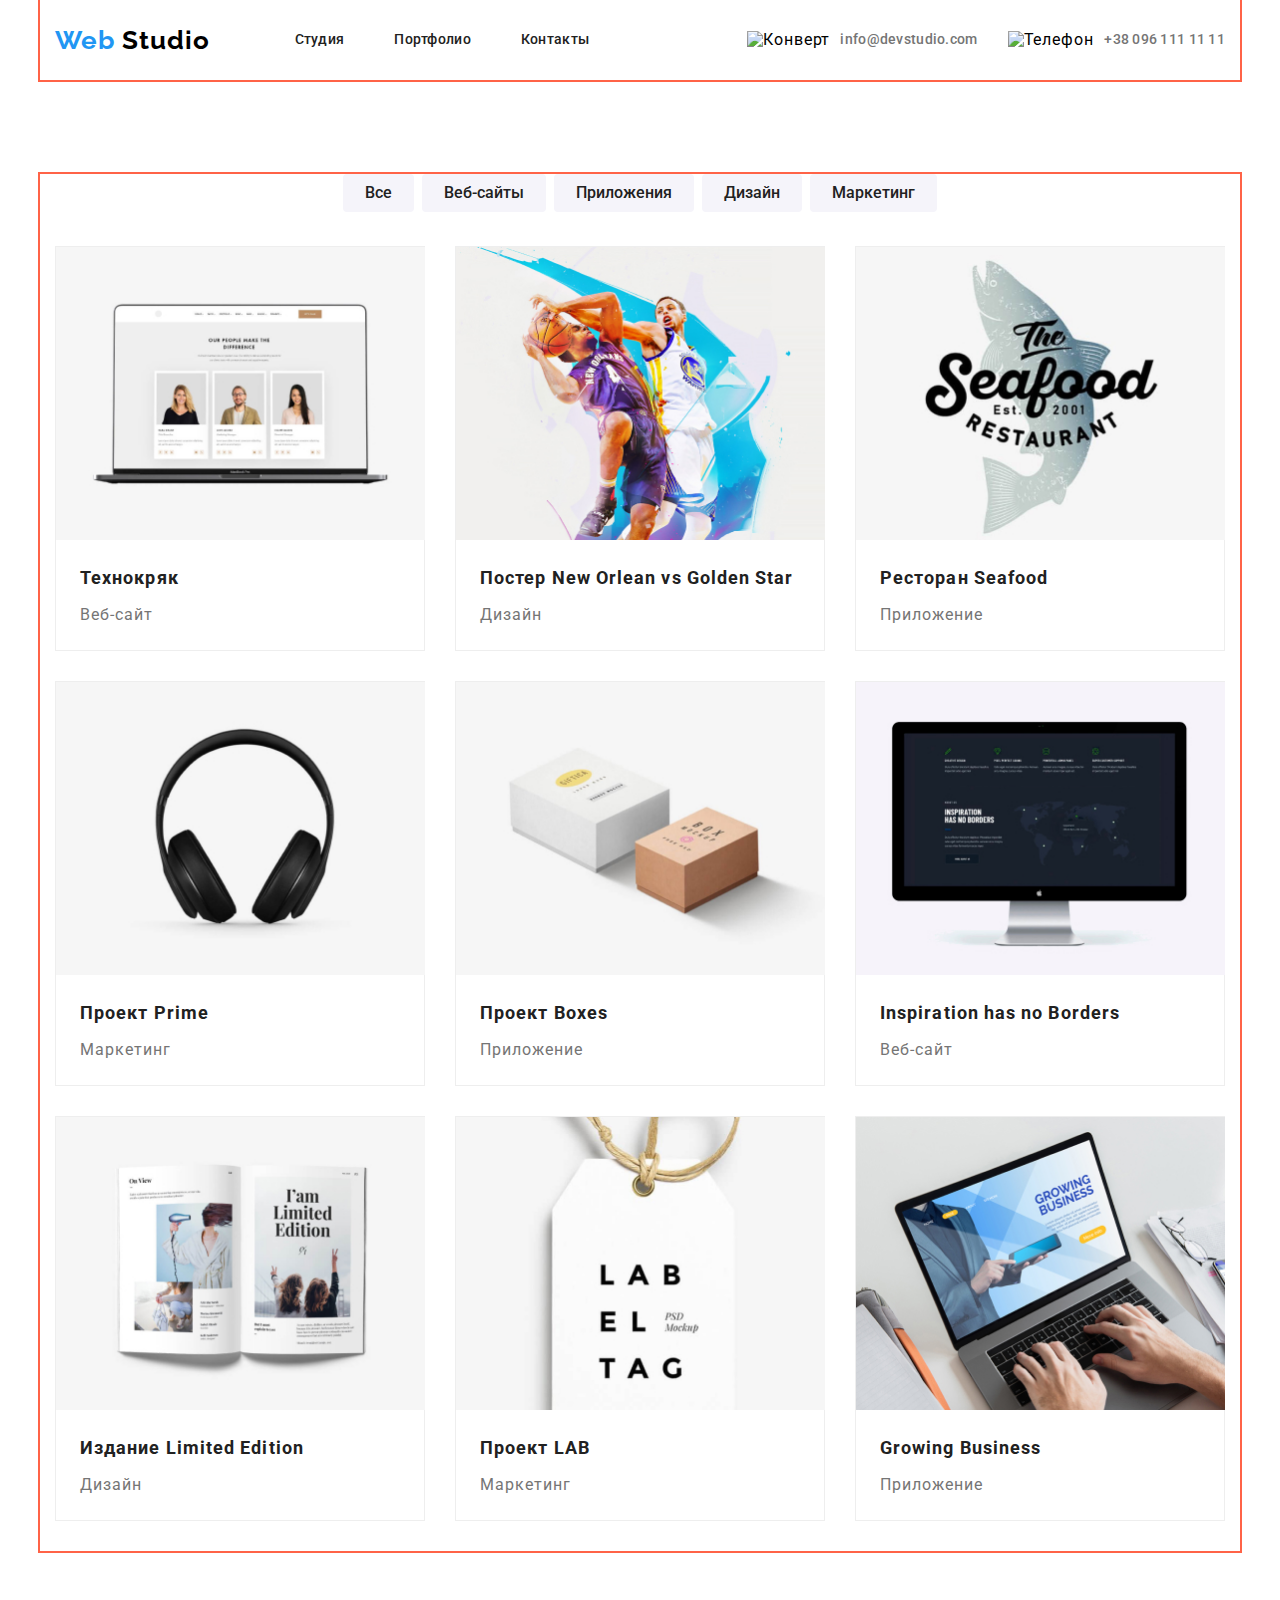
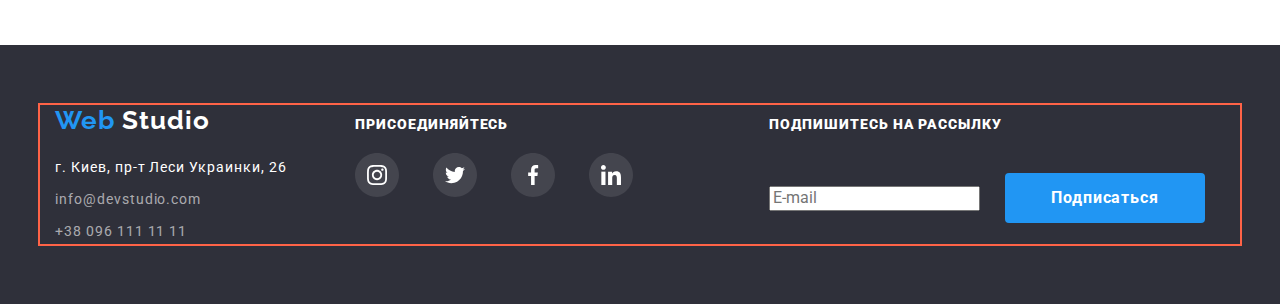
==== portfolio.html @ fbef46f6 "html-portfolio" ====
<!DOCTYPE html>
<html lang="ru">
	<head>
		<meta charset="UTF-8" />
		<meta name="viewport" content="width=device-width, initial-scale=1.0" />
		<meta http-equiv="X-UA-Compatible" content="ie=edge" />
		<title>Web Studio-Portfolio</title>
		<link rel="stylesheet" href="./css/style.css" />
		<link rel="stylesheet" href="./css/normalize.css" />
		<link
			href="https://fonts.googleapis.com/css2?family=Raleway:wght@700&family=Roboto:wght@400;500;700;900&display=swap"
			rel="stylesheet"
		/>
	</head>
	<body>
		<!----header---->
		<!-- Header -->
		<header>
			<div class="container header-flexbox">
				<nav class="header-nav">
					<a href="./index.html" lang="en" class="logo no-margin-bottom link">
						Web
						<span class="logo-header">Studio</span>
					</a>

					<ul class="site-nav list">
						<li>
							<a href="./index.html" class="link">Студия</a>
						</li>
						<li><a href="./portfolio.html" class="link current">Портфолио</a></li>
						<li><a href="#" class="link">Контакты</a></li>
					</ul>
				</nav>

				<ul class="contacts list">
					<li class="contacts-item">
						<img src="" alt="Конверт" />
						<a href="mailto:info@devstudio.com" target="_blank" rel="noopener noreferrer" class="link">
							info@devstudio.com
						</a>
					</li>
					<li class="contacts-item">
						<img src="" alt="Телефон" />
						<a href="tel:+380961111111" class="link">+38 096 111 11 11</a>
					</li>
				</ul>
			</div>
		</header>


		<!----saite nav----->
		<main>
			<section class="section">
				<div class="container">
					<h1 class="visually-hidden">Портфолио</h1>

					<!-- Filter -->
					<ul class="portfolio-filter list">
						<li><button type="button">Все</button></li>
						<li><button type="button">Веб-сайты</button></li>
						<li><button type="button">Приложения</button></li>
						<li><button type="button">Дизайн</button></li>
						<li><button type="button">Маркетинг</button></li>
					</ul>
				<!----project hero---->
				<ul class="portfolio-projects list">
					<li class="portfolio-card">
						<a href="#" target="_blank" rel="noopener noreferrer" class="link">
						<img src="./img/portfolio/notebook.jpg" alt="notebook" width="369" />
						<div class="portfolio-project-information">
							<h2>Технокряк</h2>
							<p>Веб-сайт</p>

							<!-- <p class="project-description">
							Технокряк это современная площадка распространения коронавируса. Компании используют эту платформу для
							цифрового шпионажа и атак на защищённые сервера конкурентов.
						</p> -->
						</div>
					</a>
				</li>
				<li class="portfolio-card">
					<a href="#" target="_blank" rel="noopener noreferrer" class="link">
						<img src="./img/portfolio/poster.jpg" alt="poster" width="369" />
						<div class="portfolio-project-information">
							<h2>Постер New Orlean vs Golden Star</h2>
							<p>Дизайн</p>
							<!-- <p class="project-description">
							Lorem ipsum dolor sit amet consectetur adipisicing elit. Reiciendis praesentium, culpa expedita et
							dolorem animi? Impedit laboriosam dolor dignissimos numquam id! Quae ut dolorum nam earum doloremque
							pariatur voluptas consectetur.
						</p> -->
						</div>
					</a>
				</li>
				<li class="portfolio-card">
					<a href="#" target="_blank" rel="noopener noreferrer" class="link">
						<img src="./img/portfolio/seafood.jpg" alt="seafood" width="369" />
						<div class="portfolio-project-information">
							<h2>
								Ресторан
								<span lang="en">Seafood</span>
							</h2>
							<p>Приложение</p>
							<!-- <p class="project-description">
							Lorem ipsum dolor sit amet consectetur adipisicing elit. Magnam illum eligendi dolores amet qui fugit
							delectus. Eum sequi iusto ad aspernatur labore perspiciatis? Vero vel qui sed, officiis totam
							adipisci!
						</p> -->
						</div>
					</a>
				</li>
				<li class="portfolio-card">
					<a href="#" target="_blank" rel="noopener noreferrer" class="link">
						<img src="./img/portfolio/prime.jpg" alt="prime" width="369" />
						<div class="portfolio-project-information">
							<h2>
								Проект
								<span lang="en">Prime</span>
							</h2>
							<p>Маркетинг</p>
							<!-- <p class="project-description">
							Lorem ipsum dolor sit amet consectetur adipisicing elit. Eveniet voluptatem dolor asperiores, incidunt
							maiores mollitia delectus possimus. Nulla vel veritatis dolores assumenda corrupti odit, cum molestiae
							magnam itaque. At, minus!
						</p> -->
						</div>
					</a>
				</li>
				<li class="portfolio-card">
					<a href="#" target="_blank" rel="noopener noreferrer" class="link">
						<img src="./img/portfolio/boxes.jpg" alt="boxes" width="369" />
						<div class="portfolio-project-information">
							<h2>
								Проект
								<span lang="en">Boxes</span>
							</h2>
							<p>Приложение</p>
							<!-- <p class="project-description">
							Lorem ipsum dolor sit amet consectetur adipisicing elit. Eveniet voluptatem dolor asperiores, incidunt
							maiores mollitia delectus possimus. Nulla vel veritatis dolores assumenda corrupti odit, cum molestiae
							magnam itaque. At, minus!
						</p> -->
						</div>
					</a>
				</li>
				<li class="portfolio-card">
					<a href="#" target="_blank" rel="noopener noreferrer" class="link">
						<img src="./img/portfolio/solutions.jpg" alt="solutions" width="369" />
						<div class="portfolio-project-information">
							<h2 lang="en">Inspiration has no Borders</h2>
							<p>Веб-сайт</p>
							<!-- <p class="project-description">
							Lorem ipsum dolor sit amet consectetur adipisicing elit. Eveniet voluptatem dolor asperiores, incidunt
							maiores mollitia delectus possimus. Nulla vel veritatis dolores assumenda corrupti odit, cum molestiae
							magnam itaque. At, minus!
						</p> -->
						</div>
					</a>
				</li>
				<li class="portfolio-card">
					<a href="#" target="_blank" rel="noopener noreferrer" class="link">
						<img src="./img/portfolio/limited.jpg" alt="limited-edition" width="369" />
						<div class="portfolio-project-information">
							<h2>
								Издание
								<span lang="en">Limited Edition</span>
							</h2>
							<p>Дизайн</p>
							<!-- <p class="project-description">
							Lorem ipsum dolor sit amet consectetur adipisicing elit. Eveniet voluptatem dolor asperiores, incidunt
							maiores mollitia delectus possimus. Nulla vel veritatis dolores assumenda corrupti odit, cum molestiae
							magnam itaque. At, minus!
						</p> -->
						</div>
					</a>
				</li>
				<li class="portfolio-card">
					<a href="#" target="_blank" rel="noopener noreferrer" class="link">
						<img src="./img/portfolio/lab.jpg" alt="project-lab" width="369" />
						<div class="portfolio-project-information">
							<h2>
								Проект
								<span lang="en">LAB</span>
							</h2>
							<p>Маркетинг</p>
							<!-- <p class="project-description">
							Lorem ipsum dolor sit amet consectetur adipisicing elit. Eveniet voluptatem dolor asperiores, incidunt
							maiores mollitia delectus possimus. Nulla vel veritatis dolores assumenda corrupti odit, cum molestiae
							magnam itaque. At, minus!
						</p> -->
						</div>
					</a>
				</li>
				<li class="portfolio-card">
					<a href="#" target="_blank" rel="noopener noreferrer" class="link">
						<img src="./img/portfolio/growing.jpg" alt="g0rowing-business" width="369" />
						<div class="portfolio-project-information">
							<h2 lang="en">Growing Business</h2>
							<p>Приложение</p>
							<!-- <p class="project-description">
							Lorem ipsum dolor sit amet consectetur adipisicing elit. Eveniet voluptatem dolor asperiores, incidunt
							maiores mollitia delectus possimus. Nulla vel veritatis dolores assumenda corrupti odit, cum molestiae
							magnam itaque. At, minus!
						</p> -->
						</div>
					</a>
				</li>
			</ul>
		</div>
	</section>
</main>

		<!-- Footer -->
		<footer class="footer">
			<div class="container footer-felxbox">
				<div class="footer-information footer-felxbox">
					<div class="footer-contacts-block">
						<a href="./index.html" lang="en" class="logo link">
							Web
							<span class="logo-footer">Studio</span>
						</a>
						<address class="address">
							г. Киев, пр-т Леси Украинки, 26
						</address>

						<ul class="contacts-footer list">
							<li>
								<a href="mailto:info@devstudio.com" target="_blank" rel="noopener noreferrer" class="link">
									info@devstudio.com
								</a>
							</li>
							<li><a href="tel:+380961111111" class="link">+38 096 111 11 11</a></li>
						</ul>
					</div>
			<!-----social networks----->
			<div class="footer-contacts-block">
				<p class="call-to-action"><b>Присоединяйтесь</b></p>
				<ul class="footer-social-links-list list">
						<li>
							<a href="#" target="_blank"><img src="./img/portfolio/social-link/instagram2.svg" alt="instagram" /></a>
						</li>
						<li>
							<a href="#" target="_blank"><img src="./img/portfolio/social-link/twitter.svg" alt="twitter" /></a>
						</li>
						<li>
							<a href="#" target="_blank"><img src="./img/portfolio/social-link/facebook.svg" alt="facebook" /></a>
						</li>
						<li>
							<a href="#" target="_blank"><img src="./img/portfolio/social-link/linkedin.svg" alt="linkedin" /></a>
						</li>
					</ul>
				</div>
			</div>
			<div class="footer-information form">
				<div>
					<p class="call-to-action"><b>Подпишитесь на рассылку</b></p>
					<form>
						<input type="email" placeholder="E-mail" />
						<input type="submit" value="Подпиcаться" />
					</form>
				</div>
			</div>
		</div>
	</footer>
</body>
</html>
---- css/style.css ----
/* цвет основного текста #757575 */
/* вторичный цвет текста #212121 */
/* цвет текста для футер-адрес rgba(255, 255, 255, 0.6 */
/* цвет фона футер #2F303A */
/* цвет фона вторичный #F5F4FA */
/* белый #FFFFFF */
/* черный #000000 */

:root {
	--primary-title-color: #212121;
	--primary-text-color: #757575;
	--primary-white-color: #ffffff;
	--primary-black-color: #000000;
	--secondary-bg-color: #f5f4fa;
	--footer-bg-color: #2f303a;
	--accent-color: #2196f3;
}

/* body */
body {
	font-family: "Roboto", sans-serif;
	letter-spacing: 0.06em;
}

html {
	box-sizing: border-box;
}

*,
*::before,
*::after {
	box-sizing: inherit;
}

.container {
	width: 1200px;
	padding-right: 15px;
	padding-left: 15px;
	margin-right: auto;
	margin-left: auto;

	outline: 2px solid tomato;
	/* border: 5px solid tomato; */
}

/* Logo in header */
.logo-header {
	color: var(--primary-black-color);
}

.logo {
	display: block;
	margin-right: 85px;
	margin-bottom: 20px;

	font-family: "Raleway", sans-serif;
	font-weight: 700;
	font-size: 26px;
	line-height: 1.19;

	color: var(--accent-color);
}

/* Rules for reseting properties */
.link {
	text-decoration: none;
}
.list {
	margin: 0;
	padding: 0;
	list-style: none;
}

/* Site navigation */
.header-flexbox {
	display: flex;
	align-items: center;
}

.header-nav {
	display: flex;
	align-items: center;
	margin-right: auto;
}

.site-nav {
	display: flex;
}

.site-nav li:not(:last-child) {
	margin-right: 50px;
}

.site-nav a {
	display: block;
	padding-top: 32px;
	padding-bottom: 32px;

	font-weight: 500;
	font-size: 14px;
	line-height: 1.14;
	letter-spacing: 0.02em;

	color: var(--primary-title-color);
}

.site-nav a:hover,
.site-nav a:focus {
	color: var(--accent-color);
}

/* .site-nav .current {
	color: var(--accent-color);
	text-decoration: underline;
} */

/* Logo */
.logo {
	display: block;
	margin-right: 85px;
	margin-bottom: 20px;

	font-family: "Raleway", sans-serif;
	font-weight: 700;
	font-size: 26px;
	line-height: 1.19;

	color: var(--accent-color);
}


.logo.no-margin-bottom {
	margin-bottom: 0;
}

/* Logo in footer */
.logo-footer {
	color: var(--primary-white-color);
}

/* Contacts in header */
.contacts {
	display: flex;
}

.contacts li:not(:last-child) {
	margin-right: 30px;
}

.contacts a {
	font-weight: 500;
	font-size: 14px;
	line-height: 1.14;
	letter-spacing: 0.02em;

	color: var(--primary-text-color);
}

.contacts a:hover,
.contacts a:focus {
	color: var(--accent-color);
}

.contacts-item {
	display: flex;
	align-items: center;
}

.contacts-item img {
	display: block;
	margin-right: 10px;
}

/* Hero section */
.hero-section {
	text-align: center;
}

.hero-title {
	margin-top: 0;
	margin-bottom: 30px;

	font-weight: 900;
	font-size: 44px;
	line-height: 1.36;
	letter-spacing: 0.06em;
	text-transform: uppercase;

	color: var(--primary-white-color);

	text-shadow: 0 4px 4px rgba(0, 0, 0, 0.25);
}
.hero-button {
	min-width: 200px;
	min-height: 50px;

	padding-top: 10px;
	padding-right: 32px;
	padding-bottom: 10px;
	padding-left: 32px;
	border-radius: 4px;

	/* font-family: inherit; */
	font-weight: 700;
	font-size: 16px;
	line-height: 1.87;
	letter-spacing: 0.06em;

	color: var(--primary-white-color);

	background-color: var(--accent-color);
	border: transparent;

	cursor: pointer;
}

/* Advantages section */
.section {
	padding-top: 94px;
	padding-bottom: 94px;
}

.visually-hidden {
	position: absolute !important;
	/* IE6, IE7 */
	clip: rect(1px, 1px, 1px, 1px);
	padding: 0 !important;
	border: 0 !important;
	height: 1px !important;
	width: 1px !important;
	overflow: hidden;
}
.advantages {
	display: flex;
	flex-wrap: wrap;
}

.advantages-description {
	padding-top: 30px;
}

.advantages > li {
	width: calc((100% - 30px * 3) / 4);
}

.advantages > li:not(:nth-child(4n)) {
	margin-right: 30px;
	margin-bottom: 30px;
}

.advantages img {
	box-sizing: initial;

	display: block;
	padding-top: 25px;
	padding-right: 100px;
	padding-bottom: 25px;
	padding-left: 100px;
	border-radius: 4px;

	background-color: var(--secondary-bg-color);
}

.advantages h3 {
	margin-top: 0;
	margin-bottom: 10px;

	font-weight: 700;
	font-size: 14px;
	line-height: 1.14;
	text-transform: uppercase;

	color: var(--primary-title-color);
}

.advantages p {
	margin: 0;

	font-weight: 400;
	font-size: 14px;
	line-height: 1.7;

	color: var(--primary-text-color);
}


/* Title for all sections but Hero */
.section-title {
	margin-top: 0;
	margin-bottom: 50px;

	font-weight: 700;
	font-size: 36px;
	line-height: 1.17;
	text-align: center;

	color: var(--primary-title-color);
}

/* Services section */
.section.no-padding {
	padding-top: 0;
}

.services {
	display: flex;
	flex-wrap: wrap;
}

.services > li {
	width: calc((100% - 30px * 2) / 3);
}

.services > li:not(:nth-child(3n)) {
	margin-right: 30px;
}

.services img {
	display: block;
}

.services h3 {
	margin: 0;
	padding-top: 27px;
	padding-bottom: 27px;

	font-weight: 700;
	font-size: 14px;
	line-height: 1.14;
	text-transform: uppercase;
	text-align: center;

	color: var(--primary-white-color);
	background-color: rgba(47, 48, 58, 0.8);
}

/* Team section */
.secondary-background {
	background-color: var(--secondary-bg-color);
}

.team {
	display: flex;
	flex-wrap: wrap;
}

.team-card {
	width: calc((100% - 30px * 3) / 4);

	background-color: var(--primary-white-color);
}

.team-card:not(:nth-child(4n)) {
	margin-right: 30px;
}

.team-member-picture {
	display: block;
}

.team-member-information {
	padding-top: 30px;
	padding-bottom: 24px;
}

.team h3 {
	margin-top: 0;
	margin-bottom: 10px;

	font-weight: 500;
	font-size: 16px;
	line-height: 1.19;
	text-align: center;

	color: var(--primary-title-color);
}

.team p {
	margin-top: 0;
	margin-bottom: 16px;

	font-weight: 400;
	font-size: 16px;
	line-height: 1.19;
	text-align: center;

	color: var(--primary-text-color);
}

.social-links {
	display: flex;
	justify-content: center;
}

.social-links li:not(:last-child) {
	margin-right: 29px;
}

/* Clients section */
.clients {
	display: flex;
	flex-wrap: wrap;
	margin-right: 15px;
    margin-left: 15px;
}

.clients li {
	width: calc((100% - 30px * 5) / 6);
}

.clients li:not(:nth-child(6n)) {
	margin-right: 30px;
}

.clients img {
	display: block;
}

.clients a {
	display: flex;
	height: 90px;
	width: 170px;

	justify-content: center;

	border: 1px solid #afb1b8;
	border-radius: 4px;
}

/* Footer section */
.footer {
	padding-top: 60px;
	padding-bottom: 60px;

	background-color: var(--footer-bg-color);
}

.footer-felxbox {
	display: flex;
	justify-content: space-between;
	align-items: baseline;
}

/* Footer blocks */
.footer-information {
	width: calc((100% - 30px) / 2);
}

.footer-information:not(:last-child) {
	margin-right: 30px;
}

/* Address and social media */
.footer-contacts-block {
	width: calc((100% - 30px) / 2);
}

.footer-contacts-block:not(:last-child) {
	margin-right: 30px;
}

.address {
	margin-bottom: 8px;

	font-style: normal;
	font-weight: 400;
	font-size: 14px;
	line-height: 1.71;

	color: var(--primary-white-color);
}

.contacts-footer li:not(:last-child) {
	margin-bottom: 8px;
}

.contacts-footer a {
	font-weight: 400;
	font-size: 14px;
	line-height: 1.71;

	color: rgba(255, 255, 255, 0.6);
}

.contacts-footer a:hover,
.contacts-footer a:focus {
	color: var(--accent-color);
}

/* Call to action */
.call-to-action {
	margin-top: 0;
	margin-bottom: 20px;

	font-weight: 700;
	font-size: 14px;
	line-height: 1.14;
	text-transform: uppercase;

	color: var(--primary-white-color);
}

.footer-social-links-list {
	display: flex;
}

.footer-social-links-list > li:not(:last-child) {
	margin-right: 34px;
}

/* Footer form block */
.form {
	display: flex;
	justify-content: flex-end;
}

/* Portfolio page */
/* Filter */
.portfolio-filter {
	display: flex;
	justify-content: center;
	margin-bottom: 34px;
	display: flex;
	flex-wrap: wrap;
}

.portfolio-filter li:not(:last-child) {
	margin-right: 8px;
}

.portfolio-filter button {
	padding-top: 6px;
	padding-right: 22px;
	padding-bottom: 6px;
	padding-left: 22px;
	border: transparent;
	border-radius: 4px;

	/* font-family: inherit; */
	font-weight: 500;
	font-size: 16px;
	line-height: 1.62;

	color: var(--primary-title-color);

	background-color: var(--secondary-bg-color);

	cursor: pointer;
}

.portfolio-filter button:hover,
.portfolio-filter button:focus {
	color: var(--primary-white-color);

	background-color: var(--accent-color);
}

/* Portfolio projects */
.portfolio-projects {
	display: flex;
	flex-wrap: wrap;
}

.portfolio-card {
	width: calc((100% - 30px * 2) / 3);
	margin-right: 30px;
	margin-bottom: 30px;

	border: 1px solid #eeeeee;

	cursor: pointer;
}

.portfolio-card:nth-child(3n) {
	margin-right: 0;
}

.portfolio-card:nth-last-child(-n + 3) {
	margin-bottom: 30px;
}

.portfolio-projects img {
	display: block;
}

.portfolio-project-information {
	padding-top: 20px;
	padding-right: 24px;
	padding-bottom: 20px;
	padding-left: 24px;
}

.portfolio-project-information h2 {
	margin-top: 0;
	margin-bottom: 4px;

	font-weight: 700;
	font-size: 18px;
	line-height: 2;
	letter-spacing: 0.06em;

	color: var(--primary-title-color);
}

.portfolio-project-information p {
	margin-top: 0;
	margin-bottom: 0;

	font-weight: 400;
	font-size: 16px;
	line-height: 1.87;

	color: var(--primary-text-color);
}

 .portfolio-project-information p.project-description {
	margin-top: 0;
	margin-bottom: 0;
	font-weight: 400; 
	font-size: 18px;
	line-height: 1.56;
}

.portfolio-projects .project-description:hover {
	color: var(--primary-white-color);
	background-color: var(--accent-color);
} */

input[type="email"] {
	min-height: 50px;
	min-width: 350px;

	padding: 15px;
	border: 11px solid;
	border-radius: 4px;
	border-color: var(--primary-text-color);

	margin-right: 12px;

	font-weight: 400;
	font-size: 16px;
	line-height: 1.25;
	color: var(--primary-text-color);

	background-color: transparent;
}

input[type="submit"] {
	min-width: 200px;
	min-height: 50px;

	padding-top: 10px;
	padding-right: 32px;
	padding-bottom: 10px;
	padding-left: 32px;
	border: transparent;
	border-radius: 4px;

	margin-left: 20px;
	margin-right: 20px;
	margin-bottom: 20px;
	margin-top: 20px;
	
	font-weight: 700;
	font-size: 16px;
	line-height: 1.87;
	letter-spacing: 0.06em;

	color: var(--primary-white-color);

	background-color: var(--accent-color);
	border: transparent;

	cursor: pointer;
}
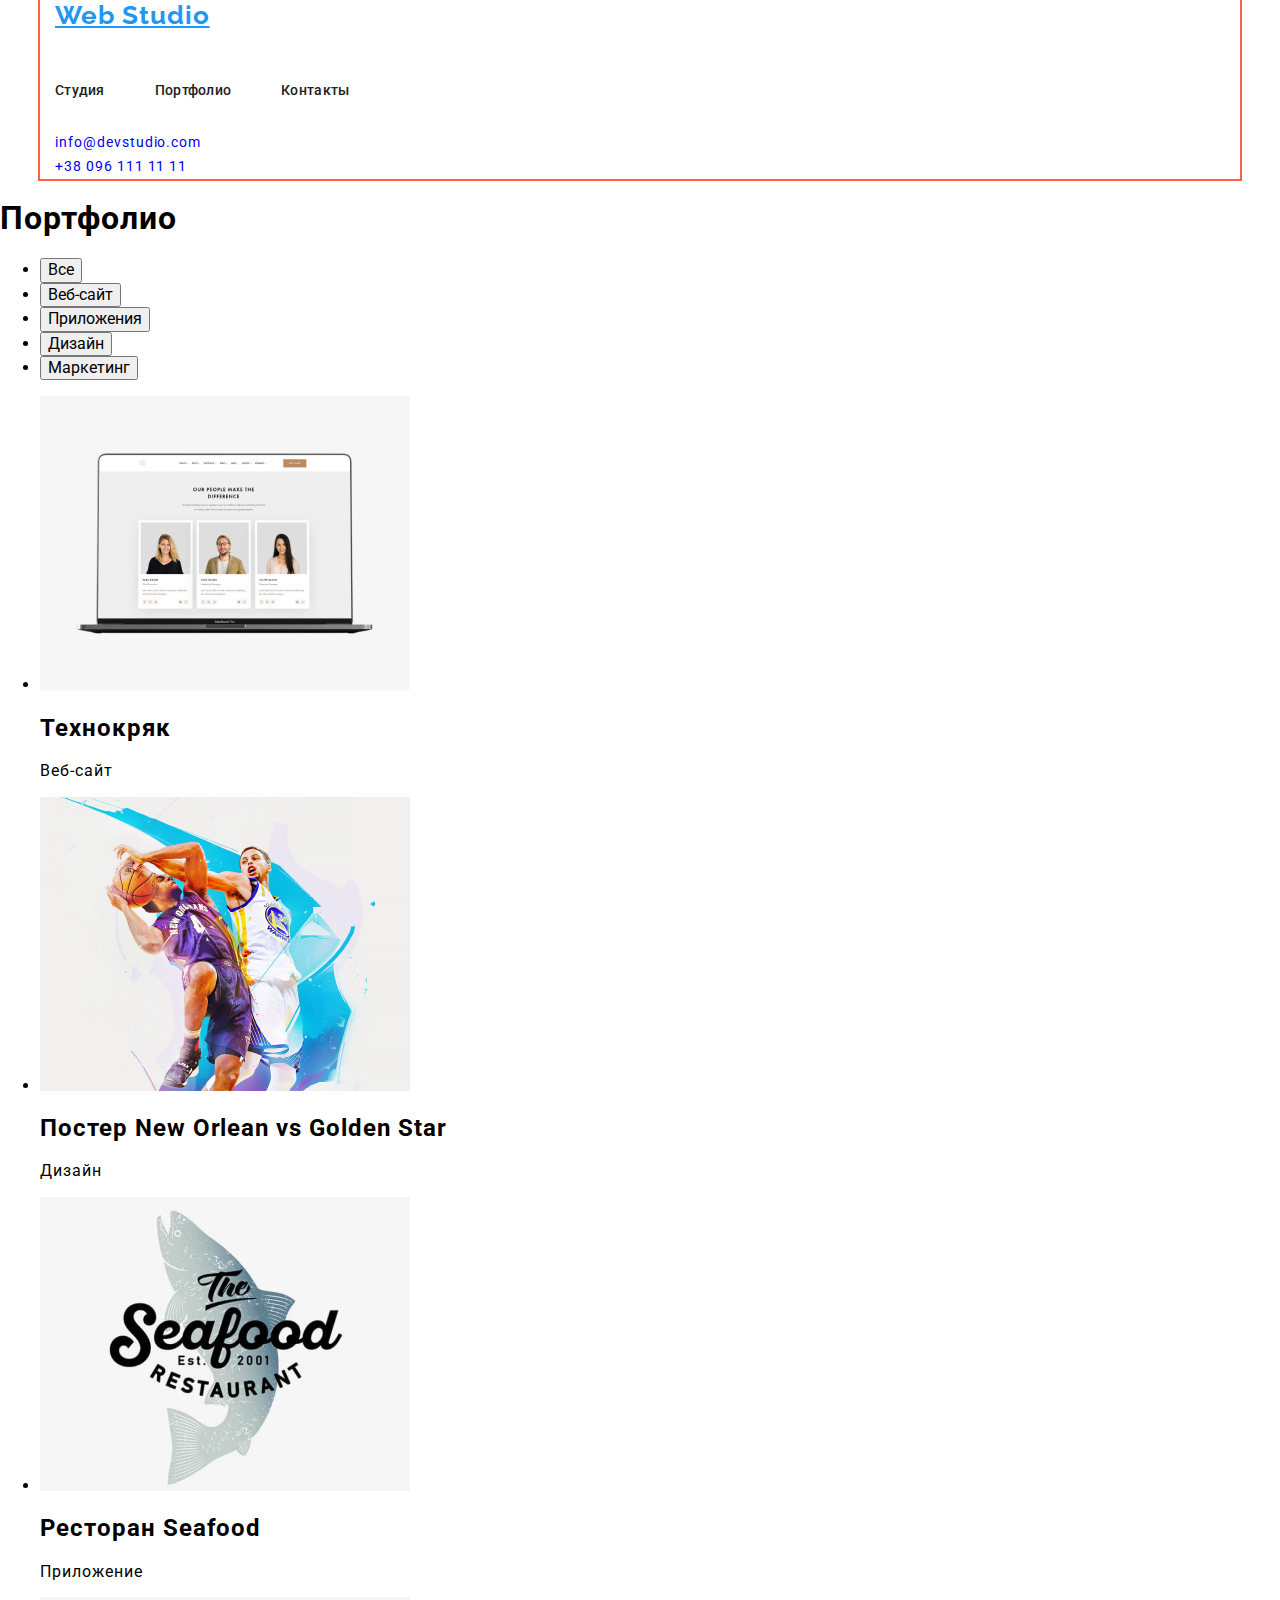
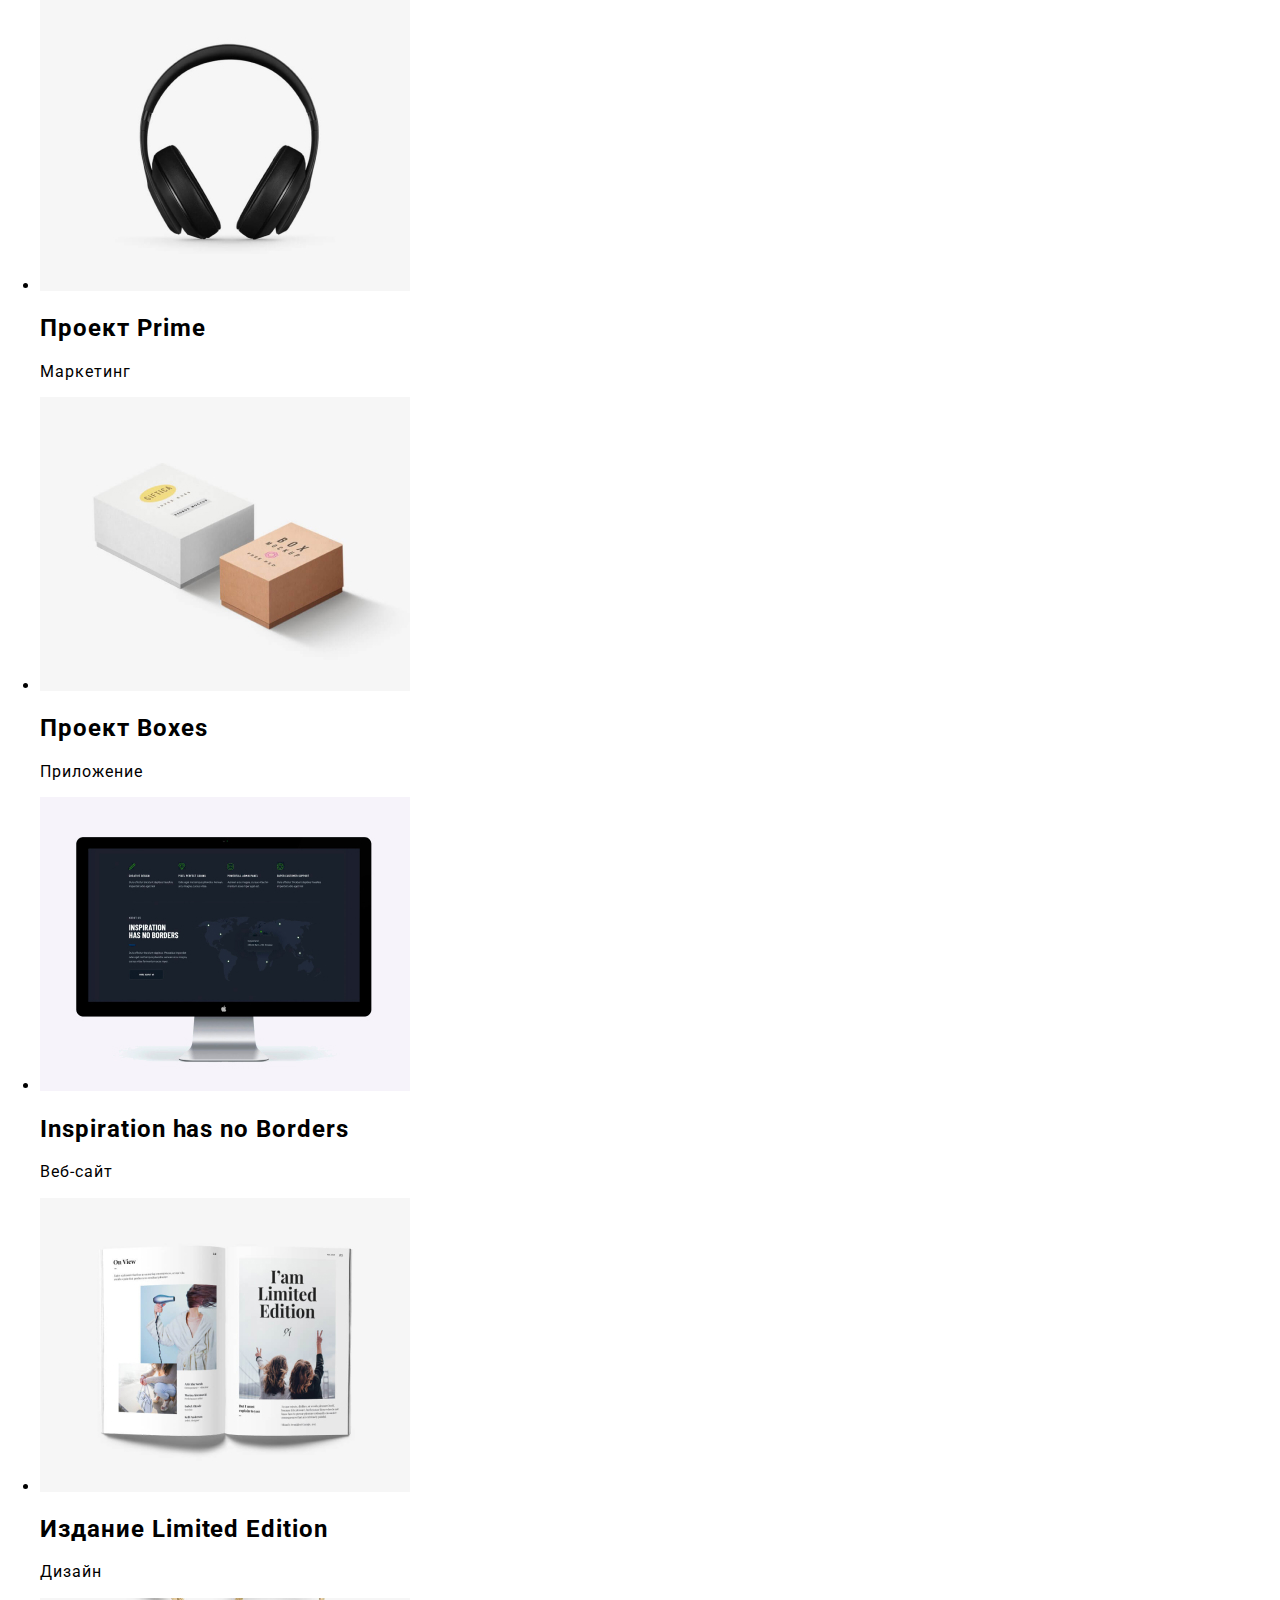
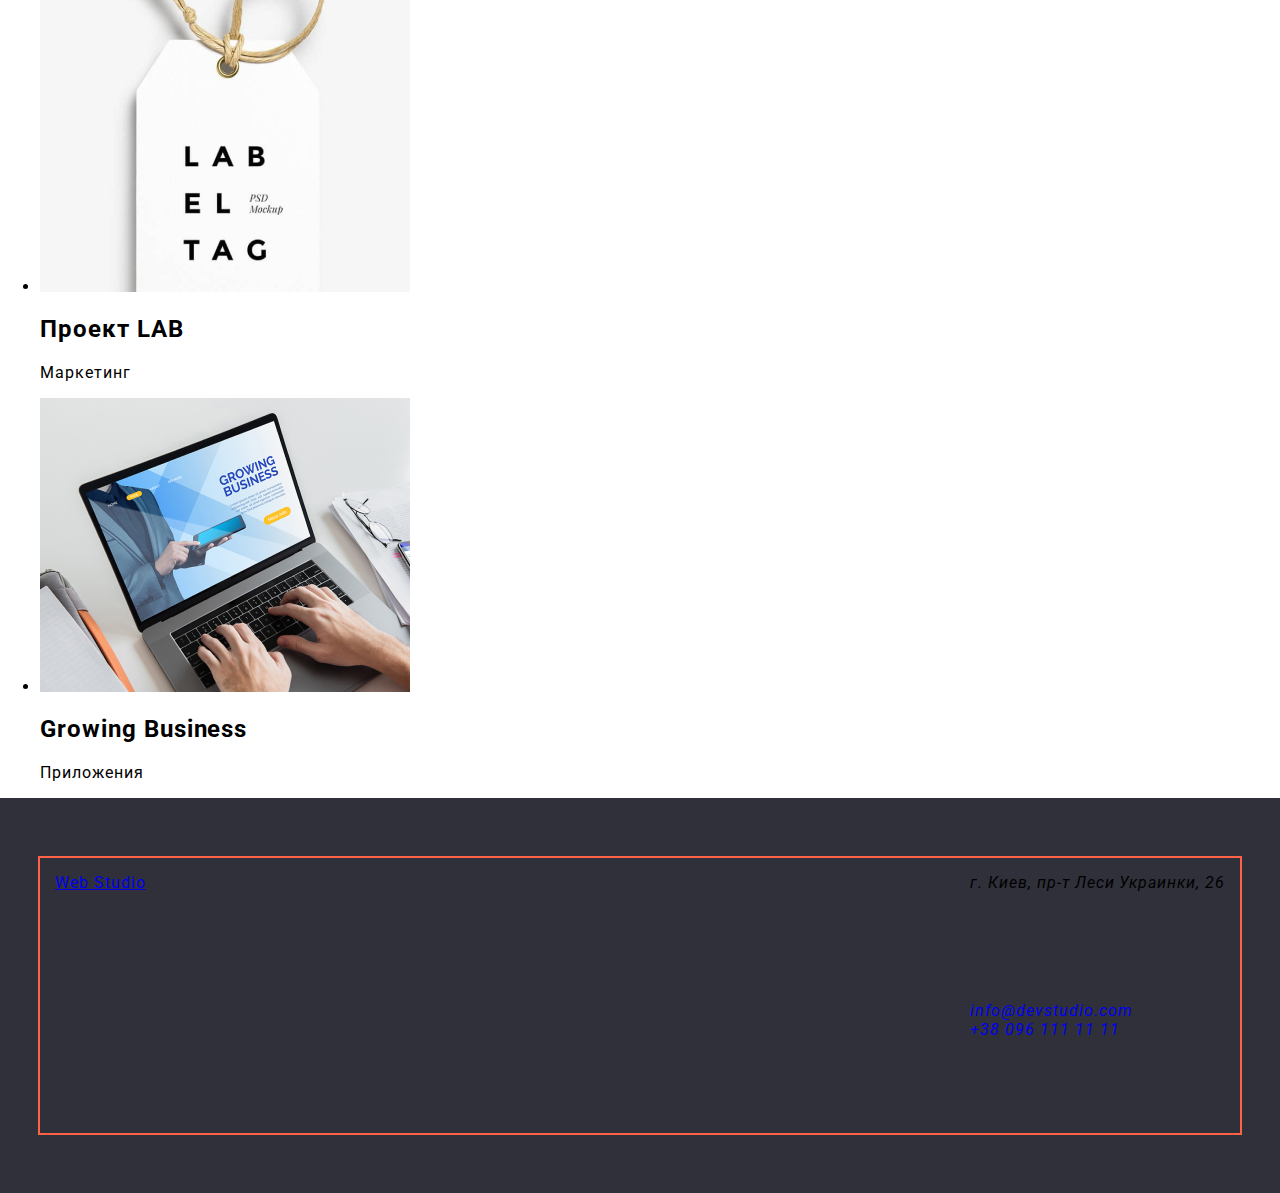
==== commit f041e8f9: "HTML-документ" ====
--- a/portfolio.html
+++ b/portfolio.html
@@ -4,7 +4,7 @@
 		<meta charset="UTF-8" />
 		<meta name="viewport" content="width=device-width, initial-scale=1.0" />
 		<meta http-equiv="X-UA-Compatible" content="ie=edge" />
-		<title>Web Studio-Portfolio</title>
+		<title>Web Studio</title>
 		<link rel="stylesheet" href="./css/style.css" />
 		<link rel="stylesheet" href="./css/normalize.css" />
 		<link
@@ -14,253 +14,135 @@
 	</head>
 	<body>
 		<!----header---->
-		<!-- Header -->
 		<header>
-			<div class="container header-flexbox">
-				<nav class="header-nav">
-					<a href="./index.html" lang="en" class="logo no-margin-bottom link">
-						Web
-						<span class="logo-header">Studio</span>
+			<div class="container">
+				<nav>
+					<a href="index.html" class="logo">
+						<span class="logo-accent">Web</span>
+						Studio
 					</a>
-
+					<!----Info---->
 					<ul class="site-nav list">
 						<li>
-							<a href="./index.html" class="link">Студия</a>
+							<a href="index.html" class="link">Студия</a>
 						</li>
-						<li><a href="./portfolio.html" class="link current">Портфолио</a></li>
-						<li><a href="#" class="link">Контакты</a></li>
+						<li>
+							<a href="portfolio.html" class="link">Портфолио</a>
+						</li>
+						<li>
+							<a href="/" aria-label="Контакты" class="link">Контакты</a>
+						</li>
 					</ul>
 				</nav>
-
-				<ul class="contacts list">
-					<li class="contacts-item">
-						<img src="" alt="Конверт" />
-						<a href="mailto:info@devstudio.com" target="_blank" rel="noopener noreferrer" class="link">
-							info@devstudio.com
-						</a>
-					</li>
-					<li class="contacts-item">
-						<img src="" alt="Телефон" />
-						<a href="tel:+380961111111" class="link">+38 096 111 11 11</a>
-					</li>
-				</ul>
+				<!----contact---->
+				<address>
+					<ul class="address list">
+						<li class="address-item">
+							<a href="mailto:info@devstudio.com" target="_blank" rel="noopener noreferrer" class="link">
+								info@devstudio.com
+							</a>
+						</li>
+						<li class="address-item">
+							<a href="tel:+380961111111" target="_blank" rel="noopener noreferrer" class="link">+38 096 111 11 11</a>
+						</li>
+					</ul>
+				</address>
 			</div>
 		</header>
 
-
 		<!----saite nav----->
 		<main>
-			<section class="section">
-				<div class="container">
-					<h1 class="visually-hidden">Портфолио</h1>
+			<section>
+				<h1>Портфолио</h1>
+				<ul>
+					<li><button type="button">Все</button></li>
+					<li><button type="button">Веб-сайт</button></li>
+					<li><button type="button">Приложения</button></li>
+					<li><button type="button">Дизайн</button></li>
+					<li><button type="button">Маркетинг</button></li>
+				</ul>
 
-					<!-- Filter -->
-					<ul class="portfolio-filter list">
-						<li><button type="button">Все</button></li>
-						<li><button type="button">Веб-сайты</button></li>
-						<li><button type="button">Приложения</button></li>
-						<li><button type="button">Дизайн</button></li>
-						<li><button type="button">Маркетинг</button></li>
-					</ul>
 				<!----project hero---->
-				<ul class="portfolio-projects list">
-					<li class="portfolio-card">
-						<a href="#" target="_blank" rel="noopener noreferrer" class="link">
-						<img src="./img/portfolio/notebook.jpg" alt="notebook" width="369" />
-						<div class="portfolio-project-information">
-							<h2>Технокряк</h2>
-							<p>Веб-сайт</p>
+				<ul>
+					<li>
+						<img src="./img/portfolio/notebook.jpg" alt="notebook" width="370" height="294" />
+						<h2>Технокряк</h2>
+						<p>Веб-сайт</p>
+					</li>
+					<li>
+						<img src="./img/portfolio/poster.jpg" alt="poster" width="370" />
+						<h2>Постер New Orlean vs Golden Star</h2>
+						<p>Дизайн</p>
+					</li>
+					<li>
+						<img src="./img/portfolio/seafood.jpg" alt="seafood" width="370" />
+						<h2>Ресторан Seafood</h2>
+						<p>Приложение</p>
+					</li>
+					<li>
+						<img src="./img/portfolio/prime.jpg" alt="prime" width="370" />
+						<h2>Проект Prime</h2>
+						<p>Маркетинг</p>
+					</li>
+					<li>
+						<img src="./img/portfolio/boxes.jpg" alt="boxes" width="370" />
+						<h2>Проект Boxes</h2>
+						<p>Приложение</p>
+					</li>
+					<li>
+						<img src="./img/portfolio/solutions.jpg" alt="solutions" width="370" />
+						<h2>Inspiration has no Borders</h2>
+						<p>Веб-сайт</p>
+					</li>
+					<li>
+						<img src="./img/portfolio/limited.jpg" alt="limited-edition" width="370" />
+						<h2>Издание Limited Edition</h2>
+						<p>Дизайн</p>
+					</li>
+					<li>
+						<img src="./img/portfolio/lab.jpg" alt="project-lab" width="370" />
+						<h2>Проект LAB</h2>
+						<p>Маркетинг</p>
+					</li>
+					<li>
+						<img src="./img/portfolio/growing.jpg" alt="g0rowing-business" width="370" />
+						<h2>Growing Business</h2>
+						<p>Приложения</p>
+					</li>
+				</ul>
+			</section>
+		</main>
 
-							<!-- <p class="project-description">
-							Технокряк это современная площадка распространения коронавируса. Компании используют эту платформу для
-							цифрового шпионажа и атак на защищённые сервера конкурентов.
-						</p> -->
-						</div>
+		<footer class="footer section">
+			<div class="container footer-felxbox">
+				<div>
+					<a href="index.html" class="footer-logo">
+						<span class="footer-logo-accent">Web</span>
+						Studio
 					</a>
-				</li>
-				<li class="portfolio-card">
-					<a href="#" target="_blank" rel="noopener noreferrer" class="link">
-						<img src="./img/portfolio/poster.jpg" alt="poster" width="369" />
-						<div class="portfolio-project-information">
-							<h2>Постер New Orlean vs Golden Star</h2>
-							<p>Дизайн</p>
-							<!-- <p class="project-description">
-							Lorem ipsum dolor sit amet consectetur adipisicing elit. Reiciendis praesentium, culpa expedita et
-							dolorem animi? Impedit laboriosam dolor dignissimos numquam id! Quae ut dolorum nam earum doloremque
-							pariatur voluptas consectetur.
-						</p> -->
-						</div>
-					</a>
-				</li>
-				<li class="portfolio-card">
-					<a href="#" target="_blank" rel="noopener noreferrer" class="link">
-						<img src="./img/portfolio/seafood.jpg" alt="seafood" width="369" />
-						<div class="portfolio-project-information">
-							<h2>
-								Ресторан
-								<span lang="en">Seafood</span>
-							</h2>
-							<p>Приложение</p>
-							<!-- <p class="project-description">
-							Lorem ipsum dolor sit amet consectetur adipisicing elit. Magnam illum eligendi dolores amet qui fugit
-							delectus. Eum sequi iusto ad aspernatur labore perspiciatis? Vero vel qui sed, officiis totam
-							adipisci!
-						</p> -->
-						</div>
-					</a>
-				</li>
-				<li class="portfolio-card">
-					<a href="#" target="_blank" rel="noopener noreferrer" class="link">
-						<img src="./img/portfolio/prime.jpg" alt="prime" width="369" />
-						<div class="portfolio-project-information">
-							<h2>
-								Проект
-								<span lang="en">Prime</span>
-							</h2>
-							<p>Маркетинг</p>
-							<!-- <p class="project-description">
-							Lorem ipsum dolor sit amet consectetur adipisicing elit. Eveniet voluptatem dolor asperiores, incidunt
-							maiores mollitia delectus possimus. Nulla vel veritatis dolores assumenda corrupti odit, cum molestiae
-							magnam itaque. At, minus!
-						</p> -->
-						</div>
-					</a>
-				</li>
-				<li class="portfolio-card">
-					<a href="#" target="_blank" rel="noopener noreferrer" class="link">
-						<img src="./img/portfolio/boxes.jpg" alt="boxes" width="369" />
-						<div class="portfolio-project-information">
-							<h2>
-								Проект
-								<span lang="en">Boxes</span>
-							</h2>
-							<p>Приложение</p>
-							<!-- <p class="project-description">
-							Lorem ipsum dolor sit amet consectetur adipisicing elit. Eveniet voluptatem dolor asperiores, incidunt
-							maiores mollitia delectus possimus. Nulla vel veritatis dolores assumenda corrupti odit, cum molestiae
-							magnam itaque. At, minus!
-						</p> -->
-						</div>
-					</a>
-				</li>
-				<li class="portfolio-card">
-					<a href="#" target="_blank" rel="noopener noreferrer" class="link">
-						<img src="./img/portfolio/solutions.jpg" alt="solutions" width="369" />
-						<div class="portfolio-project-information">
-							<h2 lang="en">Inspiration has no Borders</h2>
-							<p>Веб-сайт</p>
-							<!-- <p class="project-description">
-							Lorem ipsum dolor sit amet consectetur adipisicing elit. Eveniet voluptatem dolor asperiores, incidunt
-							maiores mollitia delectus possimus. Nulla vel veritatis dolores assumenda corrupti odit, cum molestiae
-							magnam itaque. At, minus!
-						</p> -->
-						</div>
-					</a>
-				</li>
-				<li class="portfolio-card">
-					<a href="#" target="_blank" rel="noopener noreferrer" class="link">
-						<img src="./img/portfolio/limited.jpg" alt="limited-edition" width="369" />
-						<div class="portfolio-project-information">
-							<h2>
-								Издание
-								<span lang="en">Limited Edition</span>
-							</h2>
-							<p>Дизайн</p>
-							<!-- <p class="project-description">
-							Lorem ipsum dolor sit amet consectetur adipisicing elit. Eveniet voluptatem dolor asperiores, incidunt
-							maiores mollitia delectus possimus. Nulla vel veritatis dolores assumenda corrupti odit, cum molestiae
-							magnam itaque. At, minus!
-						</p> -->
-						</div>
-					</a>
-				</li>
-				<li class="portfolio-card">
-					<a href="#" target="_blank" rel="noopener noreferrer" class="link">
-						<img src="./img/portfolio/lab.jpg" alt="project-lab" width="369" />
-						<div class="portfolio-project-information">
-							<h2>
-								Проект
-								<span lang="en">LAB</span>
-							</h2>
-							<p>Маркетинг</p>
-							<!-- <p class="project-description">
-							Lorem ipsum dolor sit amet consectetur adipisicing elit. Eveniet voluptatem dolor asperiores, incidunt
-							maiores mollitia delectus possimus. Nulla vel veritatis dolores assumenda corrupti odit, cum molestiae
-							magnam itaque. At, minus!
-						</p> -->
-						</div>
-					</a>
-				</li>
-				<li class="portfolio-card">
-					<a href="#" target="_blank" rel="noopener noreferrer" class="link">
-						<img src="./img/portfolio/growing.jpg" alt="g0rowing-business" width="369" />
-						<div class="portfolio-project-information">
-							<h2 lang="en">Growing Business</h2>
-							<p>Приложение</p>
-							<!-- <p class="project-description">
-							Lorem ipsum dolor sit amet consectetur adipisicing elit. Eveniet voluptatem dolor asperiores, incidunt
-							maiores mollitia delectus possimus. Nulla vel veritatis dolores assumenda corrupti odit, cum molestiae
-							magnam itaque. At, minus!
-						</p> -->
-						</div>
-					</a>
-				</li>
-			</ul>
-		</div>
-	</section>
-</main>
+				</div>
 
-		<!-- Footer -->
-		<footer class="footer">
-			<div class="container footer-felxbox">
-				<div class="footer-information footer-felxbox">
-					<div class="footer-contacts-block">
-						<a href="./index.html" lang="en" class="logo link">
-							Web
-							<span class="logo-footer">Studio</span>
-						</a>
-						<address class="address">
-							г. Киев, пр-т Леси Украинки, 26
-						</address>
+				<!----address---->
+				<div>
+					<address class="location-adress">
+						<p class="location">г. Киев, пр-т Леси Украинки, 26</p>
+					</address>
 
-						<ul class="contacts-footer list">
-							<li>
+					<address class="footer-adress section">
+						<ul class="footer-adress-contact list">
+							<li class="footer-adress-contacts">
 								<a href="mailto:info@devstudio.com" target="_blank" rel="noopener noreferrer" class="link">
 									info@devstudio.com
 								</a>
 							</li>
-							<li><a href="tel:+380961111111" class="link">+38 096 111 11 11</a></li>
+
+							<li class="footer-adress-contacts">
+								<a href="tel:+380961111111" class="link">+38 096 111 11 11</a>
+							</li>
 						</ul>
-					</div>
-			<!-----social networks----->
-			<div class="footer-contacts-block">
-				<p class="call-to-action"><b>Присоединяйтесь</b></p>
-				<ul class="footer-social-links-list list">
-						<li>
-							<a href="#" target="_blank"><img src="./img/portfolio/social-link/instagram2.svg" alt="instagram" /></a>
-						</li>
-						<li>
-							<a href="#" target="_blank"><img src="./img/portfolio/social-link/twitter.svg" alt="twitter" /></a>
-						</li>
-						<li>
-							<a href="#" target="_blank"><img src="./img/portfolio/social-link/facebook.svg" alt="facebook" /></a>
-						</li>
-						<li>
-							<a href="#" target="_blank"><img src="./img/portfolio/social-link/linkedin.svg" alt="linkedin" /></a>
-						</li>
-					</ul>
+					</address>
 				</div>
 			</div>
-			<div class="footer-information form">
-				<div>
-					<p class="call-to-action"><b>Подпишитесь на рассылку</b></p>
-					<form>
-						<input type="email" placeholder="E-mail" />
-						<input type="submit" value="Подпиcаться" />
-					</form>
-				</div>
-			</div>
-		</div>
-	</footer>
-</body>
+		</footer>
+	</body>
 </html>
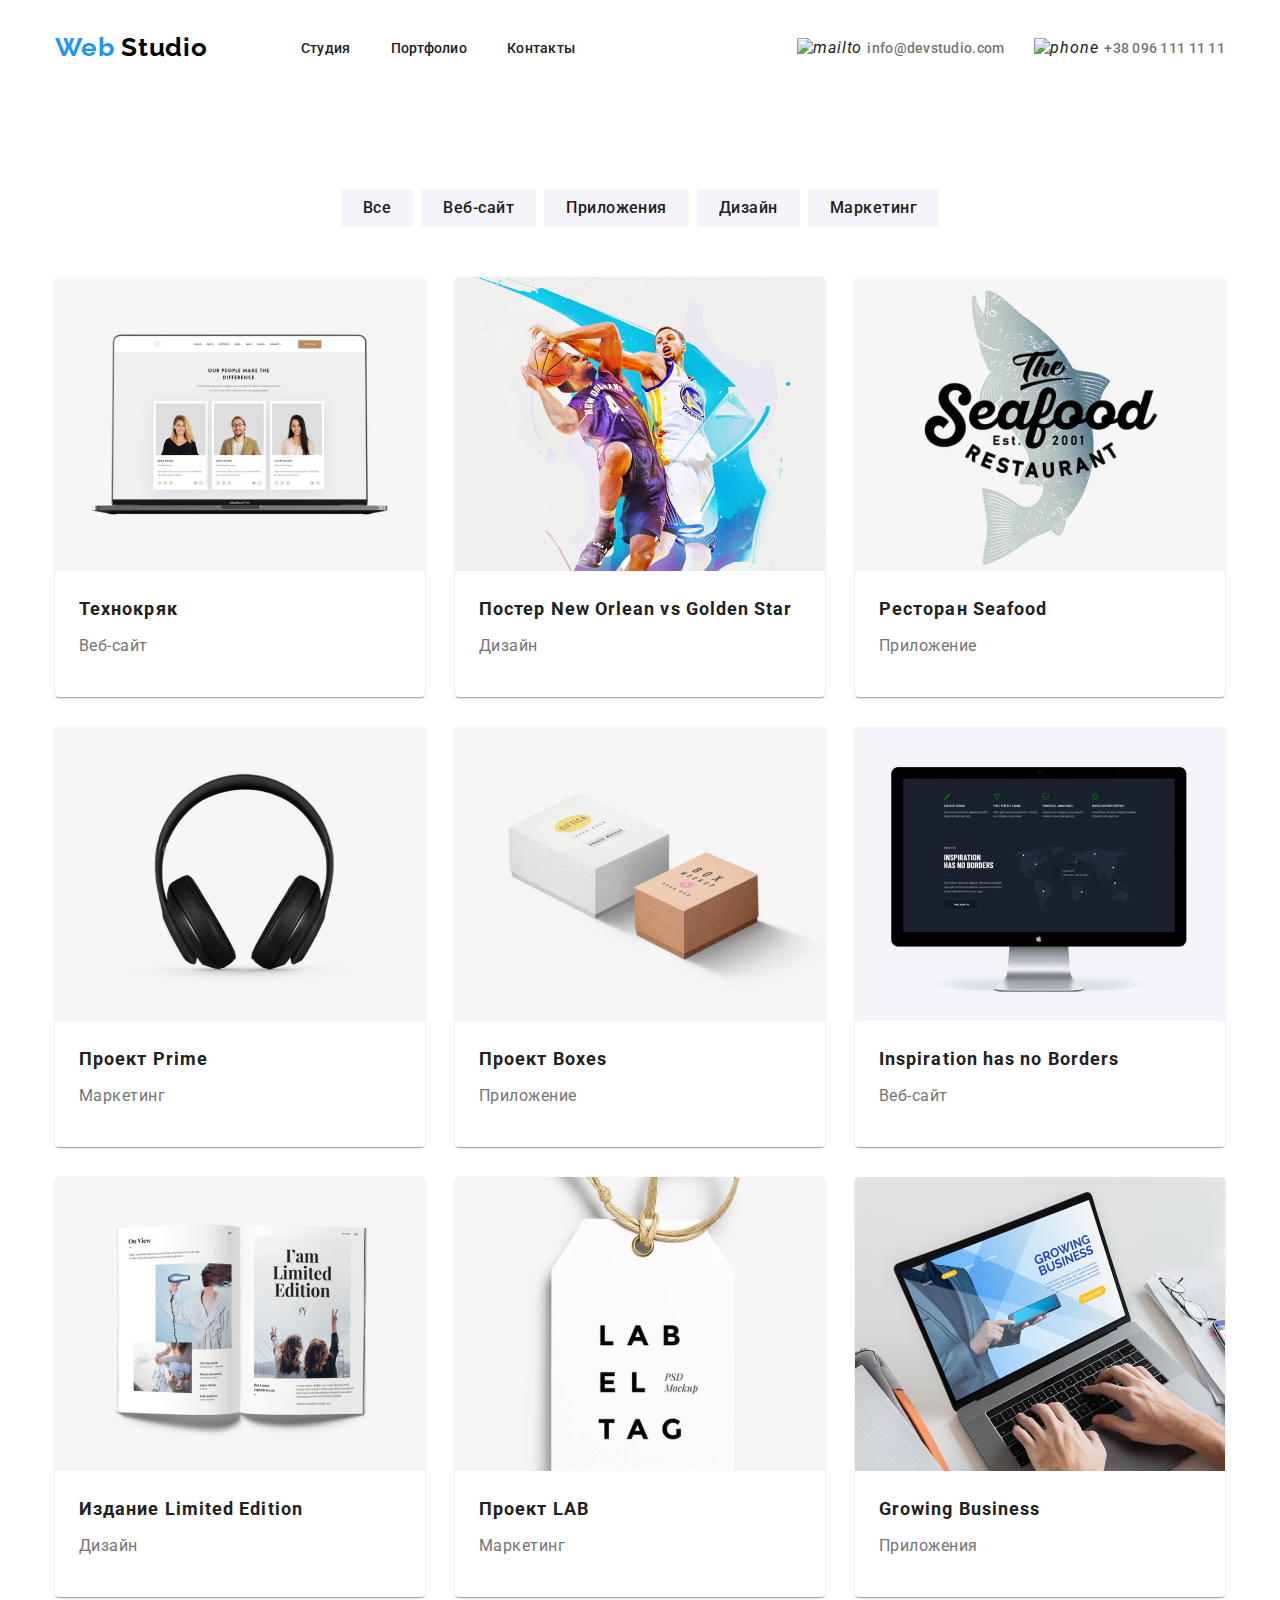
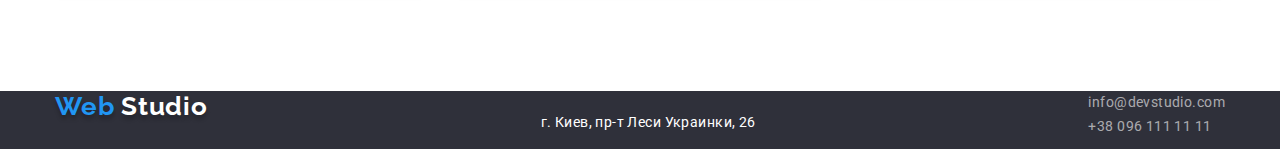
==== commit 3f251b20: "html-flexbox" ====
--- a/portfolio.html
+++ b/portfolio.html
@@ -12,137 +12,246 @@
 			rel="stylesheet"
 		/>
 	</head>
+	  <!---================== Header ==================--->
+  <header class="header-section">
+     <div class="container">
+    <nav class="maine-nav">
+      <a href="index.html" class="logo">
+        <span class="logo-accent">Web</span>
+        Studio
+      </a>
+      <!---==================Info ==================--->
+      <ul class="site-nav list">
+        <li>
+          <a href="index.html" class="link">Студия</a>
+        </li>
+        <li>
+          <a href="portfolio.html" class="link">Портфолио</a>
+        </li>
+        <li>
+          <a href="/" aria-label="Контакты" class="link">Контакты</a>
+        </li>
+      </ul>
+    
+    <!---================== Contact ==================--->
+    <address class="address">
+      <ul class="address list">
+        <li class="address-item">
+          <img src="./img/nav-adress/envelope.svg" alt="mailto">
+          <a
+            href="mailto:info@devstudio.com"
+            target="_blank"
+            rel="noopener noreferrer"
+            class="link"
+          >
+            info@devstudio.com
+          </a>
+        </li>
+        <li class="address-item">
+          <img src="./img/nav-adress/phone.svg" alt="phone">
+          <a
+            href="tel:+380961111111"
+            target="_blank"
+            rel="noopener noreferrer"
+            class="link"
+          >
+            +38 096 111 11 11
+          </a>
+        </li>
+      </ul>
+    </address>
+    </nav>
+  </div>
+  </header>
 	<body>
-		<!----header---->
-		<header>
-			<div class="container">
-				<nav>
-					<a href="index.html" class="logo">
-						<span class="logo-accent">Web</span>
-						Studio
-					</a>
-					<!----Info---->
-					<ul class="site-nav list">
-						<li>
-							<a href="index.html" class="link">Студия</a>
-						</li>
-						<li>
-							<a href="portfolio.html" class="link">Портфолио</a>
-						</li>
-						<li>
-							<a href="/" aria-label="Контакты" class="link">Контакты</a>
-						</li>
-					</ul>
-				</nav>
-				<!----contact---->
-				<address>
-					<ul class="address list">
-						<li class="address-item">
-							<a href="mailto:info@devstudio.com" target="_blank" rel="noopener noreferrer" class="link">
-								info@devstudio.com
-							</a>
-						</li>
-						<li class="address-item">
-							<a href="tel:+380961111111" target="_blank" rel="noopener noreferrer" class="link">+38 096 111 11 11</a>
-						</li>
-					</ul>
-				</address>
-			</div>
-		</header>
-
 		<!----saite nav----->
 		<main>
-			<section>
-				<h1>Портфолио</h1>
-				<ul>
-					<li><button type="button">Все</button></li>
-					<li><button type="button">Веб-сайт</button></li>
-					<li><button type="button">Приложения</button></li>
-					<li><button type="button">Дизайн</button></li>
-					<li><button type="button">Маркетинг</button></li>
-				</ul>
-
-				<!----project hero---->
-				<ul>
-					<li>
-						<img src="./img/portfolio/notebook.jpg" alt="notebook" width="370" height="294" />
-						<h2>Технокряк</h2>
-						<p>Веб-сайт</p>
-					</li>
-					<li>
-						<img src="./img/portfolio/poster.jpg" alt="poster" width="370" />
-						<h2>Постер New Orlean vs Golden Star</h2>
-						<p>Дизайн</p>
-					</li>
-					<li>
-						<img src="./img/portfolio/seafood.jpg" alt="seafood" width="370" />
-						<h2>Ресторан Seafood</h2>
-						<p>Приложение</p>
-					</li>
-					<li>
-						<img src="./img/portfolio/prime.jpg" alt="prime" width="370" />
-						<h2>Проект Prime</h2>
-						<p>Маркетинг</p>
-					</li>
-					<li>
-						<img src="./img/portfolio/boxes.jpg" alt="boxes" width="370" />
-						<h2>Проект Boxes</h2>
-						<p>Приложение</p>
-					</li>
-					<li>
-						<img src="./img/portfolio/solutions.jpg" alt="solutions" width="370" />
-						<h2>Inspiration has no Borders</h2>
-						<p>Веб-сайт</p>
-					</li>
-					<li>
-						<img src="./img/portfolio/limited.jpg" alt="limited-edition" width="370" />
-						<h2>Издание Limited Edition</h2>
-						<p>Дизайн</p>
-					</li>
-					<li>
-						<img src="./img/portfolio/lab.jpg" alt="project-lab" width="370" />
-						<h2>Проект LAB</h2>
-						<p>Маркетинг</p>
-					</li>
-					<li>
-						<img src="./img/portfolio/growing.jpg" alt="g0rowing-business" width="370" />
-						<h2>Growing Business</h2>
-						<p>Приложения</p>
-					</li>
-				</ul>
+			<section class="portfolio section">
+				<div class="container">
+					<h1 class="visually-hidden">Портфолио</h1>
+					<ul class="portfolio-filter list">
+						<li><button type="button" class="portfolio-button">Все</button></li>
+						<li><button type="button" class="portfolio-button">Веб-сайт</button></li>
+						<li><button type="button" class="portfolio-button">Приложения</button></li>
+						<li><button type="button" class="portfolio-button">Дизайн</button></li>
+						<li><button type="button" class="portfolio-button">Маркетинг</button></li>
+					</ul>
+
+					<!----project hero---->
+					<ul class="portfolio-projects list">
+						<li class="portfolio-card">
+							<a href="#" target="_blank" rel="noopener noreferrer" class="link">
+								<img src="./img/portfolio/notebook.jpg" alt="notebook" width="370"height="294" class="link" />
+								<!-- <div class="overlay-project-information"> -->
+								<!-- Lorem ipsum dolor sit, amet consectetur adipisicing elit.  -->
+								<!-- velit pariatur eligendi quis. -->
+								<!-- </div> -->
+								<div class="portfolio-project-information">
+								<h2>Технокряк</h2>
+								<p>Веб-сайт</p>
+								</div>
+							</a>
+						</li>
+						<li class="portfolio-card">
+							<a href="#" target="_blank" rel="noopener noreferrer" class="link">
+								<img src="./img/portfolio/poster.jpg" alt="poster" width="370" class="link" />
+									<!-- <div class="overlay-project-information"> -->
+									<!-- Lorem ipsum dolor sit, amet consectetur adipisicing elit.  -->
+									<!-- velit pariatur eligendi quis. -->
+									<!-- </div> -->
+								<div class="portfolio-project-information">
+									<h2>
+										Постер
+										<span lang="en">New Orlean vs Golden Star</span>
+									</h2>
+									<p>Дизайн</p>
+								</div>
+							</a>
+						</li>
+						<li class="portfolio-card">
+							<a href="#" target="_blank" rel="noopener noreferrer" class="link">
+								<img src="./img/portfolio/seafood.jpg" alt="seafood" width="370" class="link" />
+									<!-- <div class="overlay-project-information"> -->
+									<!-- Lorem ipsum dolor sit, amet consectetur adipisicing elit.  -->
+									<!-- velit pariatur eligendi quis. -->
+									<!-- </div> -->
+								<div class="portfolio-project-information">
+									<h2>
+										Ресторан
+										<span lang="en">Seafood</span>
+									</h2>
+									<p>Приложение</p>
+								</div>
+							</a>
+						</li>
+						<li class="portfolio-card">
+							<a href="#" target="_blank" rel="noopener noreferrer" class="link">
+								<img src="./img/portfolio/prime.jpg" alt="prime" width="370" class="link" />
+									<!-- <div class="overlay-project-information"> -->
+									<!-- Lorem ipsum dolor sit, amet consectetur adipisicing elit.  -->
+									<!-- velit pariatur eligendi quis. -->
+									<!-- </div> -->
+								<div class="portfolio-project-information">
+									<h2>
+										Проект
+										<span lang="en">Prime</span>
+									</h2>
+									<p>Маркетинг</p>
+								</div>
+							</a>
+						</li>
+						<li class="portfolio-card">
+							<a href="#" target="_blank" rel="noopener noreferrer" class="link">
+								<img src="./img/portfolio/boxes.jpg" alt="boxes" width="370" class="link" />
+									<!-- <div class="overlay-project-information"> -->
+									<!-- Lorem ipsum dolor sit, amet consectetur adipisicing elit.  -->
+									<!-- velit pariatur eligendi quis. -->
+									<!-- </div> -->
+								<div class="portfolio-project-information">
+									<h2>
+										Проект
+										<span lang="en">Boxes</span>
+									</h2>
+									<p>Приложение</p>
+								</div>
+							</a>
+						</li>
+						<li class="portfolio-card">
+							<a href="#" target="_blank" rel="noopener noreferrer" class="link">
+								<img src="./img/portfolio/solutions.jpg" alt="solutions" width="370" class="link" />
+									<!-- <div class="overlay-project-information"> -->
+									<!-- Lorem ipsum dolor sit, amet consectetur adipisicing elit.  -->
+									<!-- velit pariatur eligendi quis. -->
+									<!-- </div> -->
+								<div class="portfolio-project-information">
+									<h2><span lang="en">Inspiration has no Borders</span></h2>
+									<p>Веб-сайт</p>
+								</div>
+							</a>
+						</li>
+						<li class="portfolio-card">
+							<a href="#" target="_blank" rel="noopener noreferrer" class="link">
+								<img src="./img/portfolio/limited.jpg" alt="limited-edition" width="370" class="link" />
+								<!-- <div class="overlay-project-information"> -->
+								<!-- Lorem ipsum dolor sit, amet consectetur adipisicing elit.  -->
+								<!-- Quibusdam mollitia quas perspiciatis ex maxime unde 
+								aspernatur  -->
+								<!-- velit pariatur eligendi quis. -->
+								<!-- </div> -->
+								<div class="portfolio-project-information">
+									<h2>
+										Издание
+										<span lang="en">Limited Edition</span>
+									</h2>
+									<p>Дизайн</p>
+								</div>
+							</a>
+						</li>
+						<li class="portfolio-card">
+							<a href="#" target="_blank" rel="noopener noreferrer" class="link">
+								<img src="./img/portfolio/lab.jpg" alt="project-lab" width="370" class="link" />
+								<!-- <div class="overlay-project-information"> -->
+									<!-- Lorem ipsum dolor sit, amet consectetur adipisicing elit. Quibusdam mollitia quas perspiciatis ex maxime unde aspernatur velit pariatur eligendi quis. -->
+								<!-- </div> -->
+								<div class="portfolio-project-information">
+									<h2>
+										Проект
+										<span lang="en">LAB</span>
+									</h2>
+									<p>Маркетинг</p>
+								</div>
+							</a>
+						</li>
+						<li class="portfolio-card">
+							<a href="#" target="_blank" rel="noopener noreferrer" class="link">
+								<img src="./img/portfolio/growing.jpg" alt="g0rowing-business" width="370" class="link" />
+								<!-- <div class="overlay-project-information"> -->
+									<!-- Lorem ipsum dolor sit, amet consectetur adipisicing elit.  -->
+									<!-- Quibusdam mollitia quas perspiciatis ex maxime unde aspernatur  -->
+									<!-- velit pariatur eligendi quis. -->
+								<!-- </div> -->
+								<div class="portfolio-project-information">
+									<h2>
+										<span lang="en">Growing Business</span>
+									</h2>
+									<p>Приложения</p>
+								</div>
+							</a>
+						</li>
+					</ul>
+				</div>
 			</section>
+			    <!--============= Footer ==============-->
+    <footer class="footer-section">
+      <div class="container footer-felxbox">
+        <a href="index.html" class="footer-logo">
+          <span class="footer-logo-accent">Web</span>
+          Studio
+        </a>
+
+      <!---============ Address =============--->
+        <address class="footer-adress location-adress">
+          <p class="location">г. Киев, пр-т Леси Украинки, 26</p>
+        </address>
+
+        <address class="footer-adress">
+          <ul class="footer-contacts list">
+            <li class="footer-contacts adress">
+              <a
+                href="mailto:info@devstudio.com"
+                target="_blank"
+                rel="noopener noreferrer" class="link"
+              >
+                info@devstudio.com
+              </a>
+            </li>
+
+            <li class="footer-adress-contacts">
+              <a href="tel:+380961111111" class="link"> +38 096 111 11 11 </a>
+            </li>
+          </ul>
+        </address>
+      </div>
 		</main>
-
-		<footer class="footer section">
-			<div class="container footer-felxbox">
-				<div>
-					<a href="index.html" class="footer-logo">
-						<span class="footer-logo-accent">Web</span>
-						Studio
-					</a>
-				</div>
-
-				<!----address---->
-				<div>
-					<address class="location-adress">
-						<p class="location">г. Киев, пр-т Леси Украинки, 26</p>
-					</address>
-
-					<address class="footer-adress section">
-						<ul class="footer-adress-contact list">
-							<li class="footer-adress-contacts">
-								<a href="mailto:info@devstudio.com" target="_blank" rel="noopener noreferrer" class="link">
-									info@devstudio.com
-								</a>
-							</li>
-
-							<li class="footer-adress-contacts">
-								<a href="tel:+380961111111" class="link">+38 096 111 11 11</a>
-							</li>
-						</ul>
-					</address>
-				</div>
-			</div>
-		</footer>
 	</body>
 </html>
--- a/css/style.css
+++ b/css/style.css
@@ -1,27 +1,28 @@
 /* цвет основного текста #757575 */
-/* вторичный цвет текста #212121 */
+/* вторичный цвет текста rgba(117, 117, 117, 1) */
 /* цвет текста для футер-адрес rgba(255, 255, 255, 0.6 */
 /* цвет фона футер #2F303A */
 /* цвет фона вторичный #F5F4FA */
 /* белый #FFFFFF */
 /* черный #000000 */
+/* jbsfHzdCypFgKQ8 */
 
 :root {
+	--card-shadow: 0px 2px 1px -1px rgba(0, 0, 0, 0.2),
+    0px 1px 1px 0px rgba(0, 0, 0, 0.14), 0px 1px 3px 0px rgba(0, 0, 0, 0.12);
 	--primary-title-color: #212121;
-	--primary-text-color: #757575;
+	--primary-text-color: rgba(117, 117, 117, 1);
 	--primary-white-color: #ffffff;
 	--primary-black-color: #000000;
 	--secondary-bg-color: #f5f4fa;
 	--footer-bg-color: #2f303a;
 	--accent-color: #2196f3;
-}
-
-/* body */
-body {
-	font-family: "Roboto", sans-serif;
-	letter-spacing: 0.06em;
-}
-
+	--primary-icons-color: #afb1b8;
+	--card-set-gap: 20px;
+	/* RB4vGKR9mpfhzQS */
+}
+
+/* =====================Global css properties===================== */
 html {
 	box-sizing: border-box;
 }
@@ -32,196 +33,218 @@
 	box-sizing: inherit;
 }
 
+/* =====================body===================== */
+body {
+	font-family: "Roboto", sans-serif;
+	letter-spacing: 0.06em;
+	scroll-behavior: smooth;
+	color: var(--primary-title-color);
+	background-color: var(--primary-white-color);
+}
+
+/* =====================Rules for reseting properties===================== */
+.link {
+	text-decoration: none;
+}
+
+.list {
+	margin: 0;
+	padding: 0;
+	list-style: none;
+}
+
+.section {
+	padding-top: 94px;
+	padding-bottom: 94px;
+}
+
+/* img { */
+	/* display: block; */
+/* } */
+/*  */
+/* =====================Container===================== */
 .container {
 	width: 1200px;
 	padding-right: 15px;
 	padding-left: 15px;
 	margin-right: auto;
 	margin-left: auto;
-
-	outline: 2px solid tomato;
-	/* border: 5px solid tomato; */
-}
-
-/* Logo in header */
-.logo-header {
+	/* outline: 2px solid green; */
+}
+
+/* =====================Logo Web===================== */
+.logo {
+	font-family: Raleway;
+	font-style: normal;
+	font-weight: 700;
+	font-size: 26px;
+	line-height: 1.192;
+
+	/* outline: 1px solid green; */
+
+	/* identical to box height */
+	letter-spacing: 0.03em;
+	text-decoration: none;
 	color: var(--primary-black-color);
-}
-
-.logo {
-	display: block;
-	margin-right: 85px;
-	margin-bottom: 20px;
-
-	font-family: "Raleway", sans-serif;
-	font-weight: 700;
-	font-size: 26px;
-	line-height: 1.19;
-
+	/* shadow btn */
+	
+}
+
+.logo:hover {
+	text-shadow: 0px 4px 4px rgba(0, 0, 0, 0.25);
+}
+
+.logo-accent {
 	color: var(--accent-color);
 }
 
-/* Rules for reseting properties */
-.link {
-	text-decoration: none;
-}
-.list {
-	margin: 0;
-	padding: 0;
-	list-style: none;
-}
-
-/* Site navigation */
-.header-flexbox {
+/* =====================Navigation site===================== */
+
+.header-section {
+
+}
+/* =====================Nav-Header===================== */
+.maine-nav {
 	display: flex;
 	align-items: center;
-}
-
-.header-nav {
-	display: flex;
-	align-items: center;
-	margin-right: auto;
-}
-
-.site-nav {
-	display: flex;
-}
-
-.site-nav li:not(:last-child) {
-	margin-right: 50px;
-}
-
-.site-nav a {
+	/* justify-content: space-between; */
+}
+
+.maine-nav a {
+	padding-top: 32px;
+	padding-bottom: 32px;
+}
+
+.site-nav .link {
 	display: block;
 	padding-top: 32px;
-	padding-bottom: 32px;
-
+ 	padding-bottom: 32px;
+	
 	font-weight: 500;
 	font-size: 14px;
-	line-height: 1.14;
+	line-height: 1.142;
 	letter-spacing: 0.02em;
 
 	color: var(--primary-title-color);
 }
 
-.site-nav a:hover,
-.site-nav a:focus {
+.site-nav {
+	display: flex;
+	margin-left: 93px;
+}
+
+.site-nav li {
+	/* outline: 1px solid green; */
+}
+
+.site-nav li:not(:last-child) {
+	margin-right: 40px;
+}
+
+.site-nav .link:hover,
+.site-nav .link:focus {
 	color: var(--accent-color);
-}
-
-/* .site-nav .current {
-	color: var(--accent-color);
-	text-decoration: underline;
-} */
-
-/* Logo */
-.logo {
-	display: block;
-	margin-right: 85px;
-	margin-bottom: 20px;
-
-	font-family: "Raleway", sans-serif;
-	font-weight: 700;
-	font-size: 26px;
-	line-height: 1.19;
-
-	color: var(--accent-color);
-}
-
-
-.logo.no-margin-bottom {
-	margin-bottom: 0;
-}
-
-/* Logo in footer */
-.logo-footer {
-	color: var(--primary-white-color);
-}
-
-/* Contacts in header */
-.contacts {
-	display: flex;
-}
-
-.contacts li:not(:last-child) {
-	margin-right: 30px;
-}
-
-.contacts a {
+	cursor: pointer;
+}
+
+/* =====================Adress site=====================  */
+.address a {
+	font-family: Roboto;
+	font-style: normal;
 	font-weight: 500;
 	font-size: 14px;
-	line-height: 1.14;
+	line-height: 1.142;
 	letter-spacing: 0.02em;
 
 	color: var(--primary-text-color);
 }
 
-.contacts a:hover,
-.contacts a:focus {
+.address {
+	display: flex;
+	margin-left: auto;
+}
+
+.address .link {
+	padding-top: 32px;
+	padding-bottom: 32px;
+	/* outline: 1px solid green; */
+}
+
+.address .list li:not(:last-child) {
+	margin-right: 30px;
+}
+
+.address-item .link:hover,
+.address-item .link:focus {
 	color: var(--accent-color);
-}
-
-.contacts-item {
-	display: flex;
-	align-items: center;
-}
-
-.contacts-item img {
-	display: block;
-	margin-right: 10px;
-}
-
-/* Hero section */
+	cursor: pointer;	
+}
+
+/* ===================Hero-section=================== */
+
 .hero-section {
 	text-align: center;
 }
 
-.hero-title {
+.hero-title {	
+	margin-right: auto;
+	margin-left: auto;
 	margin-top: 0;
 	margin-bottom: 30px;
-
+	max-width: 696px;
+
+
+	font-family: Roboto;
+	font-style: normal;
 	font-weight: 900;
 	font-size: 44px;
-	line-height: 1.36;
+	line-height: 1.363;
+
+	/* or 136% */
 	letter-spacing: 0.06em;
 	text-transform: uppercase;
 
+	text-shadow: 0px 4px 4px rgba(0, 0, 0, 0.25);
+
 	color: var(--primary-white-color);
-
-	text-shadow: 0 4px 4px rgba(0, 0, 0, 0.25);
-}
+}
+
+/* ====================Hero-button==================== */
 .hero-button {
-	min-width: 200px;
-	min-height: 50px;
-
+	font-family: Roboto;
+	font-style: normal;
+	font-weight: 700;
+	font-size: 16px;
+	line-height: 1.875;
+
+	/* identical to box height, or 187% */
+	letter-spacing: 0.06em;
+
+	border: transparent;
+
+	cursor: pointer;
+
+	color: var(--primary-white-color);
+}
+
+.hero-button {
 	padding-top: 10px;
 	padding-right: 32px;
 	padding-bottom: 10px;
 	padding-left: 32px;
+
+	box-shadow: 0px 4px 4px rgba(0, 0, 0, 0.15);
 	border-radius: 4px;
-
-	/* font-family: inherit; */
-	font-weight: 700;
-	font-size: 16px;
-	line-height: 1.87;
-	letter-spacing: 0.06em;
-
-	color: var(--primary-white-color);
-
-	background-color: var(--accent-color);
-	border: transparent;
-
-	cursor: pointer;
-}
-
-/* Advantages section */
-.section {
-	padding-top: 94px;
-	padding-bottom: 94px;
-}
-
+	background: var(--accent-color);
+
+	min-width: 200px;
+	min-height: 50px;
+}
+
+/* ====================visually-hidden==================== */
 .visually-hidden {
 	position: absolute !important;
+	clip: rect(1px 1px 1px 1px);
 	/* IE6, IE7 */
 	clip: rect(1px, 1px, 1px, 1px);
 	padding: 0 !important;
@@ -230,304 +253,268 @@
 	width: 1px !important;
 	overflow: hidden;
 }
-.advantages {
+
+/* ====================Our attachment==================== */
+.duties .title-attachment {
+
+	margin-top: 0;
+	margin-bottom: 50px;
+	font-weight: 700;
+	font-size: 36px;
+	line-height: 1.167;
+	text-align: center;
+	letter-spacing: 0.03em;
+
+	color: var(--primary-title-color);
+
+}
+
+
+
+/* ==================================Features==================== */
+/* ==================================Advantages-features==================== */
+.advantages-features {
 	display: flex;
 	flex-wrap: wrap;
 }
 
-.advantages-description {
-	padding-top: 30px;
-}
-
-.advantages > li {
-	width: calc((100% - 30px * 3) / 4);
-}
-
-.advantages > li:not(:nth-child(4n)) {
+.advantages-features img {
+	display: block;
+}
+
+.advantages-info {
+	width: 270px;
 	margin-right: 30px;
-	margin-bottom: 30px;
-}
-
-.advantages img {
-	box-sizing: initial;
-
-	display: block;
-	padding-top: 25px;
-	padding-right: 100px;
-	padding-bottom: 25px;
-	padding-left: 100px;
-	border-radius: 4px;
-
-	background-color: var(--secondary-bg-color);
-}
-
-.advantages h3 {
+}
+.advantages-info h3 {
+
+	margin-top: 30px;
+	margin-bottom: 10px;
+
+	font-family: Roboto;
+	font-style: normal;
+	font-weight: 700;
+	font-size: 14px;
+	line-height: 1.142;
+	letter-spacing: 0.03em;
+	text-transform: uppercase;
+
+	color: var(--primary-title-color);
+}
+.advantages-info p {
 	margin-top: 0;
-	margin-bottom: 10px;
-
-	font-weight: 700;
-	font-size: 14px;
-	line-height: 1.14;
-	text-transform: uppercase;
-
-	color: var(--primary-title-color);
-}
-
-.advantages p {
-	margin: 0;
+	margin-bottom: 0;
 
 	font-weight: 400;
 	font-size: 14px;
-	line-height: 1.7;
+	line-height: 1.714;
+
+	/* or 171% */
+	letter-spacing: 0.03em;
 
 	color: var(--primary-text-color);
 }
-
-
-/* Title for all sections but Hero */
-.section-title {
+.advantages-info:nth-child(4n) {
+	margin-right: 0;
+}
+
+/* ===============Duties link==============  */
+.title-attachment {
 	margin-top: 0;
 	margin-bottom: 50px;
 
 	font-weight: 700;
 	font-size: 36px;
-	line-height: 1.17;
+	line-height: 1.167;
 	text-align: center;
-
-	color: var(--primary-title-color);
-}
-
-/* Services section */
-.section.no-padding {
-	padding-top: 0;
-}
-
-.services {
+	letter-spacing: 0.03em;
+
+	color: var(--primary-title-color);
+
+}
+
+.duties-work {
 	display: flex;
 	flex-wrap: wrap;
 }
 
-.services > li {
-	width: calc((100% - 30px * 2) / 3);
-}
-
-.services > li:not(:nth-child(3n)) {
+.duties-solutions {
 	margin-right: 30px;
 }
 
-.services img {
-	display: block;
-}
-
-.services h3 {
-	margin: 0;
-	padding-top: 27px;
-	padding-bottom: 27px;
-
-	font-weight: 700;
-	font-size: 14px;
-	line-height: 1.14;
-	text-transform: uppercase;
+.duties-solutions:nth-child(3n) {
+	margin-right: 0;
+}
+
+
+/* ===================Our team==================== */
+.section-our-team {
+	background: var(--secondary-bg-color);
+}
+
+.our-team-personal {
+	display: flex;
+	flex-wrap: wrap;
+}
+
+.our-team-card:nth-child(4n) {
+	margin-right: 0;
+}
+
+.our-team-card {
+	width: 270px;
+	margin-right: 30px;
+	margin-top: 50px;
+}
+
+.our-team-title {
+	padding-top: 94px;
+	margin-top: 0;
+	margin-bottom: 0;
+	font-family: Roboto;
+	font-style: normal;
+	font-weight: bold;
+	font-size: 36px;
+	line-height: 1.167;
 	text-align: center;
-
-	color: var(--primary-white-color);
-	background-color: rgba(47, 48, 58, 0.8);
-}
-
-/* Team section */
-.secondary-background {
-	background-color: var(--secondary-bg-color);
-}
-
-.team {
-	display: flex;
-	flex-wrap: wrap;
-}
-
-.team-card {
-	width: calc((100% - 30px * 3) / 4);
-
-	background-color: var(--primary-white-color);
-}
-
-.team-card:not(:nth-child(4n)) {
-	margin-right: 30px;
-}
-
-.team-member-picture {
-	display: block;
-}
-
-.team-member-information {
-	padding-top: 30px;
-	padding-bottom: 24px;
-}
-
-.team h3 {
-	margin-top: 0;
-	margin-bottom: 10px;
-
+	letter-spacing: 0.03em;
+	color: var(--primary-title-color);
+}
+.our-team-card h3 {
+	font-family: Roboto;													
+	font-style: 400;
 	font-weight: 500;
 	font-size: 16px;
-	line-height: 1.19;
+	line-height: 1.187;
+
+	/* identical to box height */
 	text-align: center;
-
-	color: var(--primary-title-color);
-}
-
-.team p {
-	margin-top: 0;
-	margin-bottom: 16px;
-
+	letter-spacing: 0.03em;
+
+	
+	color: var(--primary-title-color);
+}
+
+.our-team-card img {
+	display: block;
+}
+
+.our-team-card p {
 	font-weight: 400;
 	font-size: 16px;
-	line-height: 1.19;
+	line-height: 1.187;
+
+	/* identical to box height */
 	text-align: center;
+	letter-spacing: 0.03em;
 
 	color: var(--primary-text-color);
 }
 
-.social-links {
-	display: flex;
-	justify-content: center;
-}
-
-.social-links li:not(:last-child) {
-	margin-right: 29px;
-}
-
-/* Clients section */
-.clients {
+.our-team-card {
+	box-shadow: 0px 1px 3px rgba(0, 0, 0, 0.12), 0px 1px 1px rgba(0, 0, 0, 0.14), 0px 2px 1px rgba(0, 0, 0, 0.2);
+	border-radius: 0px 0px 4px 4px;
+}
+
+/* =====================Regular-customers===================== */
+.regular-customers-section-title {
+	padding-top: 95px;
+	margin-top: 0;
+	margin-bottom: 0;
+	font-weight: 700;
+	font-size: 36px;
+	line-height: 1.166;
+
+	text-align: center;
+
+	letter-spacing: 0.03em;
+
+	color: var(--primary-title-color);
+}
+
+.regular-customers-blank {
 	display: flex;
 	flex-wrap: wrap;
-	margin-right: 15px;
-    margin-left: 15px;
-}
-
-.clients li {
-	width: calc((100% - 30px * 5) / 6);
-}
-
-.clients li:not(:nth-child(6n)) {
+}
+
+.regular-customers-logo {
+	width: 170px;
 	margin-right: 30px;
-}
-
-.clients img {
-	display: block;
-}
-
-.clients a {
-	display: flex;
-	height: 90px;
-	width: 170px;
-
-	justify-content: center;
-
-	border: 1px solid #afb1b8;
-	border-radius: 4px;
-}
-
-/* Footer section */
-.footer {
-	padding-top: 60px;
-	padding-bottom: 60px;
-
+	margin-top: 50px;
+
+}
+
+/* =====================Footer===================== */
+/* =====================footer logo===================== */
+.footer-logo {
+	font-family: Raleway;
+	font-style: normal;
+	font-weight: 700;
+	font-size: 26px;
+	line-height: 1.192;
+	text-decoration: none;
+
+	/* identical to box height */
+	letter-spacing: 0.03em;
+	text-shadow: 0px 4px 4px rgba(0, 0, 0, 0.25);
+	color: var(--primary-white-color);
+}
+
+.footer-logo:hover {
+	text-shadow: 0px 4px 4px rgba(24, 0, 243, 0.822);
+}
+
+.footer-logo-accent {
+	color: var(--accent-color);
+}
+
+/* Footer background */
+.footer-section {
 	background-color: var(--footer-bg-color);
 }
 
-.footer-felxbox {
+.footer-section .container {
 	display: flex;
 	justify-content: space-between;
-	align-items: baseline;
-}
-
-/* Footer blocks */
-.footer-information {
-	width: calc((100% - 30px) / 2);
-}
-
-.footer-information:not(:last-child) {
-	margin-right: 30px;
-}
-
-/* Address and social media */
-.footer-contacts-block {
-	width: calc((100% - 30px) / 2);
-}
-
-.footer-contacts-block:not(:last-child) {
-	margin-right: 30px;
-}
-
-.address {
-	margin-bottom: 8px;
-
-	font-style: normal;
+	
+}
+/* Footer location */
+.footer-adress .location {
+	font-style: normal;
+	margin-top: 20px;
 	font-weight: 400;
 	font-size: 14px;
-	line-height: 1.71;
+	line-height: 1.714;
+
+	/* or 171% */
+	letter-spacing: 0.03em;
 
 	color: var(--primary-white-color);
 }
 
-.contacts-footer li:not(:last-child) {
-	margin-bottom: 8px;
-}
-
-.contacts-footer a {
+/* Footer adress */
+.footer-contacts .link {
+	font-style: normal;
 	font-weight: 400;
 	font-size: 14px;
-	line-height: 1.71;
+	line-height: 1.714;
+
+	/* or 171% */
+	letter-spacing: 0.03em;
 
 	color: rgba(255, 255, 255, 0.6);
 }
-
-.contacts-footer a:hover,
-.contacts-footer a:focus {
+.footer-contacts a:hover {
 	color: var(--accent-color);
 }
 
-/* Call to action */
-.call-to-action {
-	margin-top: 0;
-	margin-bottom: 20px;
-
-	font-weight: 700;
-	font-size: 14px;
-	line-height: 1.14;
-	text-transform: uppercase;
-
-	color: var(--primary-white-color);
-}
-
-.footer-social-links-list {
-	display: flex;
-}
-
-.footer-social-links-list > li:not(:last-child) {
-	margin-right: 34px;
-}
-
-/* Footer form block */
-.form {
-	display: flex;
-	justify-content: flex-end;
-}
-
-/* Portfolio page */
-/* Filter */
-.portfolio-filter {
-	display: flex;
-	justify-content: center;
-	margin-bottom: 34px;
-	display: flex;
-	flex-wrap: wrap;
-}
-
-.portfolio-filter li:not(:last-child) {
-	margin-right: 8px;
-}
-
+/* Portfolio-card page */
+/* Section-button */
+.section-button {
+	margin-top: 94px;
+}
+
+/* Portfolio-filter list */
 .portfolio-filter button {
 	padding-top: 6px;
 	padding-right: 22px;
@@ -540,138 +527,106 @@
 	font-weight: 500;
 	font-size: 16px;
 	line-height: 1.62;
+	letter-spacing: 0.03em;
 
 	color: var(--primary-title-color);
 
 	background-color: var(--secondary-bg-color);
 
 	cursor: pointer;
+	
+	border-radius: 4px;	
+}
+/* Portfolio-filter list */
+.portfolio-filter {
+	display: flex;
+	margin-bottom: 50px;
+	justify-content: center;
+	/* outline: 1px solid green; */
+}
+
+.portfolio-filter li:not(:last-child) {
+	margin-right: 8px;
 }
 
 .portfolio-filter button:hover,
 .portfolio-filter button:focus {
+	box-shadow: 0px 1px 1px rgba(0, 0, 0, 0.12), 0px 4px 4px rgba(0, 0, 0, 0.06), 1px 4px 6px rgba(0, 0, 0, 0.16);
+
+	background-color: var(--accent-color);
 	color: var(--primary-white-color);
-
-	background-color: var(--accent-color);
-}
-
-/* Portfolio projects */
-.portfolio-projects {
-	display: flex;
-	flex-wrap: wrap;
-}
-
+}
+
+
+/* Portfolio-card */ 
 .portfolio-card {
-	width: calc((100% - 30px * 2) / 3);
+	box-shadow: var(--card-shadow);
+	border-radius: 4px;
+  	overflow: hidden;
+	/* outline: 1px solid red; */
+	margin-bottom: 30px;
+}
+
+.portfolio-card {
+	width: 370px;
 	margin-right: 30px;
 	margin-bottom: 30px;
-
-	border: 1px solid #eeeeee;
-
-	cursor: pointer;
-}
-
+}
+
+/* Portfolio-projects */
 .portfolio-card:nth-child(3n) {
 	margin-right: 0;
 }
-
 .portfolio-card:nth-last-child(-n + 3) {
-	margin-bottom: 30px;
+	margin-bottom: 0;
+}
+.portfolio-projects {
+	display: flex;
+	flex-wrap: wrap;
+	/* justify-content: space-between; */
+}
+
+.portfolio-project-information {
+	padding-left: 24px;
+	padding-bottom: 20px;
+	padding-right: 24px;
 }
 
 .portfolio-projects img {
 	display: block;
+	/* outline: 1px solid green; */
+}
+
+/* Portfolio-project-information */
+.portfolio-project-information h2 {
+	font-weight: 700;
+	font-size: 18px;
+	line-height: 36px;
+
+	/* identical to box height, or 200% */
+	letter-spacing: 0.06em;
+
+	color: var(--primary-title-color);
+	margin-top: 20px;	
+	margin-bottom: 0;
 }
 
 .portfolio-project-information {
-	padding-top: 20px;
-	padding-right: 24px;
-	padding-bottom: 20px;
-	padding-left: 24px;
-}
-
-.portfolio-project-information h2 {
-	margin-top: 0;
-	margin-bottom: 4px;
-
-	font-weight: 700;
-	font-size: 18px;
-	line-height: 2;
-	letter-spacing: 0.06em;
-
-	color: var(--primary-title-color);
+	/* outline: 1px solid blue; */
 }
 
 .portfolio-project-information p {
-	margin-top: 0;
-	margin-bottom: 0;
-
-	font-weight: 400;
+	font-weight: normal;
 	font-size: 16px;
-	line-height: 1.87;
+	line-height: 30px;
+
+	/* identical to box height, or 187% */
+	letter-spacing: 0.03em;
 
 	color: var(--primary-text-color);
-}
-
- .portfolio-project-information p.project-description {
-	margin-top: 0;
-	margin-bottom: 0;
-	font-weight: 400; 
-	font-size: 18px;
-	line-height: 1.56;
-}
-
-.portfolio-projects .project-description:hover {
-	color: var(--primary-white-color);
-	background-color: var(--accent-color);
-} */
-
-input[type="email"] {
-	min-height: 50px;
-	min-width: 350px;
-
-	padding: 15px;
-	border: 11px solid;
-	border-radius: 4px;
-	border-color: var(--primary-text-color);
-
-	margin-right: 12px;
-
-	font-weight: 400;
-	font-size: 16px;
-	line-height: 1.25;
-	color: var(--primary-text-color);
-
-	background-color: transparent;
-}
-
-input[type="submit"] {
-	min-width: 200px;
-	min-height: 50px;
-
-	padding-top: 10px;
-	padding-right: 32px;
-	padding-bottom: 10px;
-	padding-left: 32px;
-	border: transparent;
-	border-radius: 4px;
-
-	margin-left: 20px;
-	margin-right: 20px;
-	margin-bottom: 20px;
-	margin-top: 20px;
-	
-	font-weight: 700;
-	font-size: 16px;
-	line-height: 1.87;
-	letter-spacing: 0.06em;
-
-	color: var(--primary-white-color);
-
-	background-color: var(--accent-color);
-	border: transparent;
-
-	cursor: pointer;
-}
-
-
+
+	margin-top: 4px;
+
+}
+
+
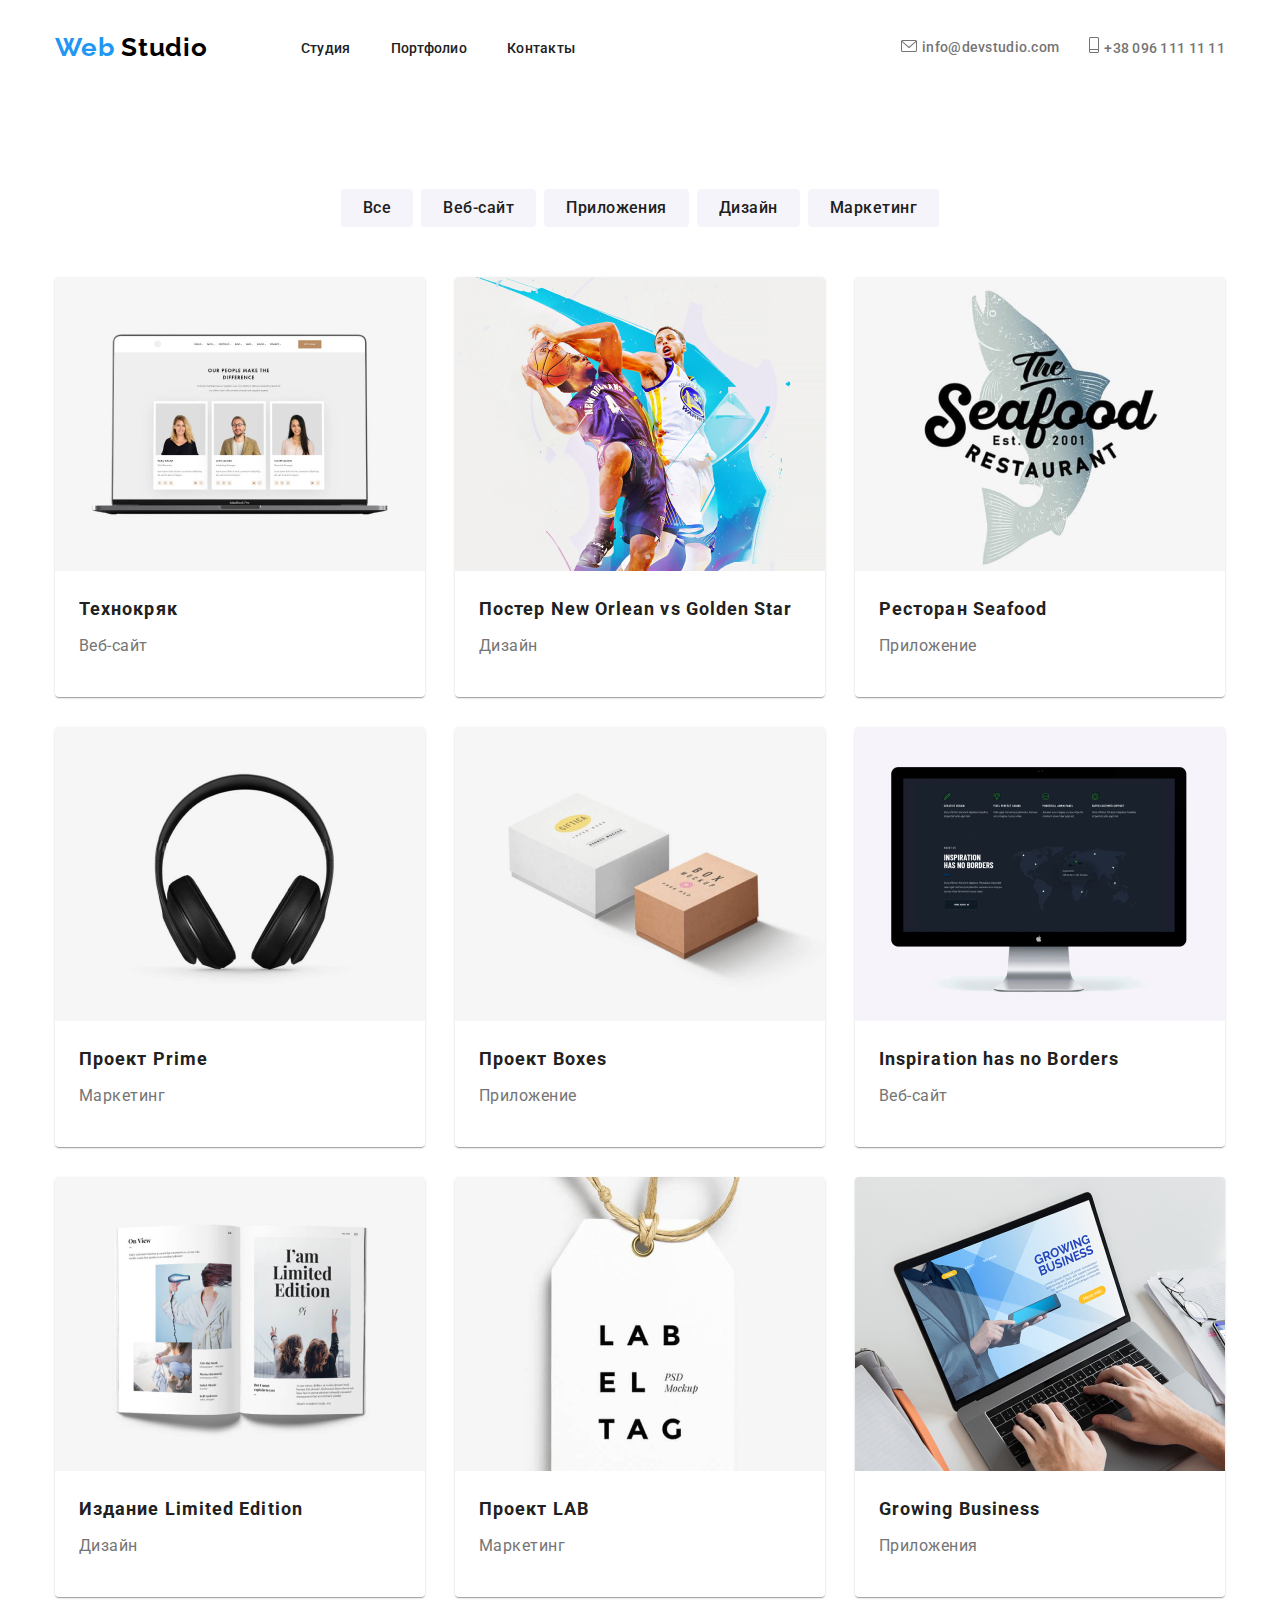
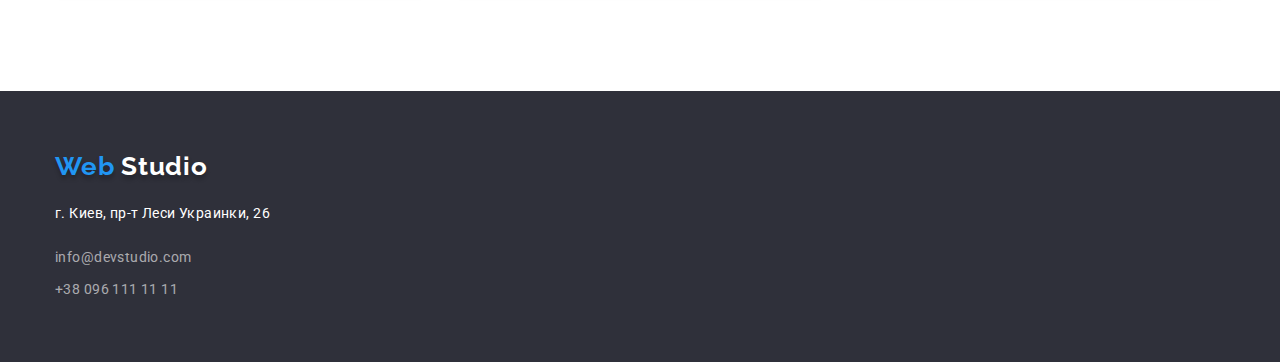
==== commit f8290b89: "html-flexbox" ====
--- a/portfolio.html
+++ b/portfolio.html
@@ -222,8 +222,10 @@
 				</div>
 			</section>
 			    <!--============= Footer ==============-->
-    <footer class="footer-section">
-      <div class="container footer-felxbox">
+				    <footer class="footer-section">
+      <div class="container footer-flexbox">
+        <div class="-informafootertion footer-flexbox">
+          <div class="footer-contacts-block">
         <a href="index.html" class="footer-logo">
           <span class="footer-logo-accent">Web</span>
           Studio
@@ -251,7 +253,9 @@
             </li>
           </ul>
         </address>
+        </div>
+       </div>
       </div>
-		</main>
-	</body>
+    </footer>
+  </body>
 </html>
--- a/css/style.css
+++ b/css/style.css
@@ -147,6 +147,7 @@
 	cursor: pointer;
 }
 
+
 /* =====================Adress site=====================  */
 .address a {
 	font-family: Roboto;
@@ -184,6 +185,14 @@
 
 .hero-section {
 	text-align: center;
+}
+.hero-section img {
+	display: block;
+}
+
+.hero-flexbox {
+	display: flex;
+	align-items: center;
 }
 
 .hero-title {	
@@ -273,6 +282,11 @@
 
 /* ==================================Features==================== */
 /* ==================================Advantages-features==================== */
+
+.section-advantages {
+	padding-top: 94px;
+}
+
 .advantages-features {
 	display: flex;
 	flex-wrap: wrap;
@@ -345,32 +359,39 @@
 .duties-solutions:nth-child(3n) {
 	margin-right: 0;
 }
-
+.duties-solutions::nth-last-child(-n + 3) {
+	margin-bottom: 0;	
+}
 
 /* ===================Our team==================== */
 .section-our-team {
 	background: var(--secondary-bg-color);
 }
 
+.our-team-social-link img {
+	display: block;
+}
+
+.team-member-information {
+	padding-top: 30px;
+	padding-bottom: 30px;
+}
+
 .our-team-personal {
 	display: flex;
 	flex-wrap: wrap;
 }
 
-.our-team-card:nth-child(4n) {
-	margin-right: 0;
-}
-
+.our-team-card:not(:nth-child(4n)) {
+	margin-right: 30px;
+}
 .our-team-card {
-	width: 270px;
-	margin-right: 30px;
-	margin-top: 50px;
+	width: calc((100% - 30px * 3) / 4);
 }
 
 .our-team-title {
-	padding-top: 94px;
-	margin-top: 0;
-	margin-bottom: 0;
+	margin-top: 0;
+	margin-bottom: 50px;
 	font-family: Roboto;
 	font-style: normal;
 	font-weight: bold;
@@ -395,6 +416,11 @@
 	color: var(--primary-title-color);
 }
 
+.our-team-card h3 {
+	margin-top: 0;
+	margin-bottom: 10px;
+}
+
 .our-team-card img {
 	display: block;
 }
@@ -411,16 +437,65 @@
 	color: var(--primary-text-color);
 }
 
+.our-team-card p {
+	margin-top: 0;
+	margin-bottom: 16px;
+}
+
 .our-team-card {
 	box-shadow: 0px 1px 3px rgba(0, 0, 0, 0.12), 0px 1px 1px rgba(0, 0, 0, 0.14), 0px 2px 1px rgba(0, 0, 0, 0.2);
 	border-radius: 0px 0px 4px 4px;
 }
 
+.our-team-social-link {
+	display: flex;
+	justify-content: center;
+}
+
+.our-team-social-link a {
+	display: flex;
+	width: 44px;
+	height: 44px;
+	border-radius: 50px;
+	justify-content: center;
+	align-items: center;
+	flex-wrap: wrap;
+}
+
+.our-team-social-link-list {
+	margin-right: 10px;
+}
+
+
+.our-team-social-link-list:nth-child(4n) {
+	margin-right: 0;
+}
+
 /* =====================Regular-customers===================== */
+
+.regular-customers-section {
+	padding-top: 95px;
+	padding-bottom: 91px;
+}
+
+.regular-customers-blank img {
+	display: block;
+}
+
+.regular-customers-blank a {
+	display: flex;
+	justify-content: center;
+	align-items: center;
+	width: 170px;
+	height: 90px;
+
+	border-radius: 4px;
+	border: 1px solid #AFB1B8;
+}
+
 .regular-customers-section-title {
-	padding-top: 95px;
-	margin-top: 0;
-	margin-bottom: 0;
+	margin-top: 0;
+	margin-bottom: 50px;
 	font-weight: 700;
 	font-size: 36px;
 	line-height: 1.166;
@@ -437,16 +512,33 @@
 	flex-wrap: wrap;
 }
 
-.regular-customers-logo {
-	width: 170px;
+.regular-customers-blank li {
+	width: calc((100% - 30px * 5) / 6 );
+}
+
+.regular-customers-blank li:not(:nth-child(6n)) {
 	margin-right: 30px;
-	margin-top: 50px;
-
 }
 
 /* =====================Footer===================== */
+.footer-section {
+	display: block;
+	padding-top: 60px;
+	padding-bottom: 60px;
+	background-color: var(--footer-bg-color);
+}
+
+.footer-information {
+	display: flex;
+	align-items: baseline;
+}
+.footer-contacts-block {
+	/* width: calc((100% - 30px) / 2); */
+	margin-right: 70px;
+}
 /* =====================footer logo===================== */
 .footer-logo {
+	display: block;
 	font-family: Raleway;
 	font-style: normal;
 	font-weight: 700;
@@ -454,34 +546,52 @@
 	line-height: 1.192;
 	text-decoration: none;
 
+	margin-bottom: 20px;
+
 	/* identical to box height */
 	letter-spacing: 0.03em;
 	text-shadow: 0px 4px 4px rgba(0, 0, 0, 0.25);
 	color: var(--primary-white-color);
 }
-
-.footer-logo:hover {
-	text-shadow: 0px 4px 4px rgba(24, 0, 243, 0.822);
-}
-
 .footer-logo-accent {
 	color: var(--accent-color);
 }
 
-/* Footer background */
-.footer-section {
-	background-color: var(--footer-bg-color);
-}
-
-.footer-section .container {
-	display: flex;
-	justify-content: space-between;
-	
-}
-/* Footer location */
-.footer-adress .location {
-	font-style: normal;
-	margin-top: 20px;
+.footer-logo-accent:hover,
+.footer-logo-accent:focus {
+	text-shadow: 0px 4px 4px var(--accent-color);
+}
+
+.footer-logo:hover, 
+.footer-logo:focus {
+	text-shadow: 0px 4px 4px rgba(252, 252, 252, 0.822);
+}
+
+
+/* ======================Footer background====================== */
+
+
+.footer-contacts-social-link li:not(:last-child) {
+	margin-right: 34px;
+}
+
+.footer-contacts-social-link img {
+	display: block;
+}
+.footer-contacts-social-link {
+	display: flex;
+}
+
+.footer-contacts-social-link a {
+	width: 44px;
+	height: 44px;
+	border-radius: 50px;
+}
+/* ======================Footer location====================== */
+.footer-adress p {
+	font-style: normal;
+	margin-top: 0;
+	margin-bottom: 20px;
 	font-weight: 400;
 	font-size: 14px;
 	line-height: 1.714;
@@ -492,7 +602,7 @@
 	color: var(--primary-white-color);
 }
 
-/* Footer adress */
+/* ======================Footer adress====================== */
 .footer-contacts .link {
 	font-style: normal;
 	font-weight: 400;
@@ -504,12 +614,26 @@
 
 	color: rgba(255, 255, 255, 0.6);
 }
-.footer-contacts a:hover {
+.footer-contacts a:hover,
+.footer-contacts a:focus {
 	color: var(--accent-color);
 }
 
-/* Portfolio-card page */
-/* Section-button */
+.footer-contacts li:not(:last-child) {
+	margin-bottom: 8px;
+}
+
+.call-to-action {
+	font-weight: 700;
+	font-size: 14px;
+	line-height: 16px;
+	letter-spacing: 0.03em;
+	text-transform: uppercase;
+	color: var(--primary-white-color);
+}
+
+/*====================== Portfolio-card page ======================*/
+/*===================== Section-button =====================*/
 .section-button {
 	margin-top: 94px;
 }
@@ -537,7 +661,8 @@
 	
 	border-radius: 4px;	
 }
-/* Portfolio-filter list */
+
+/* ====================Portfolio-filter list==================== */
 .portfolio-filter {
 	display: flex;
 	margin-bottom: 50px;
@@ -558,7 +683,7 @@
 }
 
 
-/* Portfolio-card */ 
+/* ====================Portfolio-card==================== */ 
 .portfolio-card {
 	box-shadow: var(--card-shadow);
 	border-radius: 4px;
@@ -568,12 +693,13 @@
 }
 
 .portfolio-card {
-	width: 370px;
+	/* width: 370px; */
+	width: calc((100% - 60px) / 3);
 	margin-right: 30px;
 	margin-bottom: 30px;
 }
 
-/* Portfolio-projects */
+/* ====================Portfolio-projects==================== */
 .portfolio-card:nth-child(3n) {
 	margin-right: 0;
 }
@@ -597,7 +723,7 @@
 	/* outline: 1px solid green; */
 }
 
-/* Portfolio-project-information */
+/* ====================Portfolio-project-information==================== */
 .portfolio-project-information h2 {
 	font-weight: 700;
 	font-size: 18px;
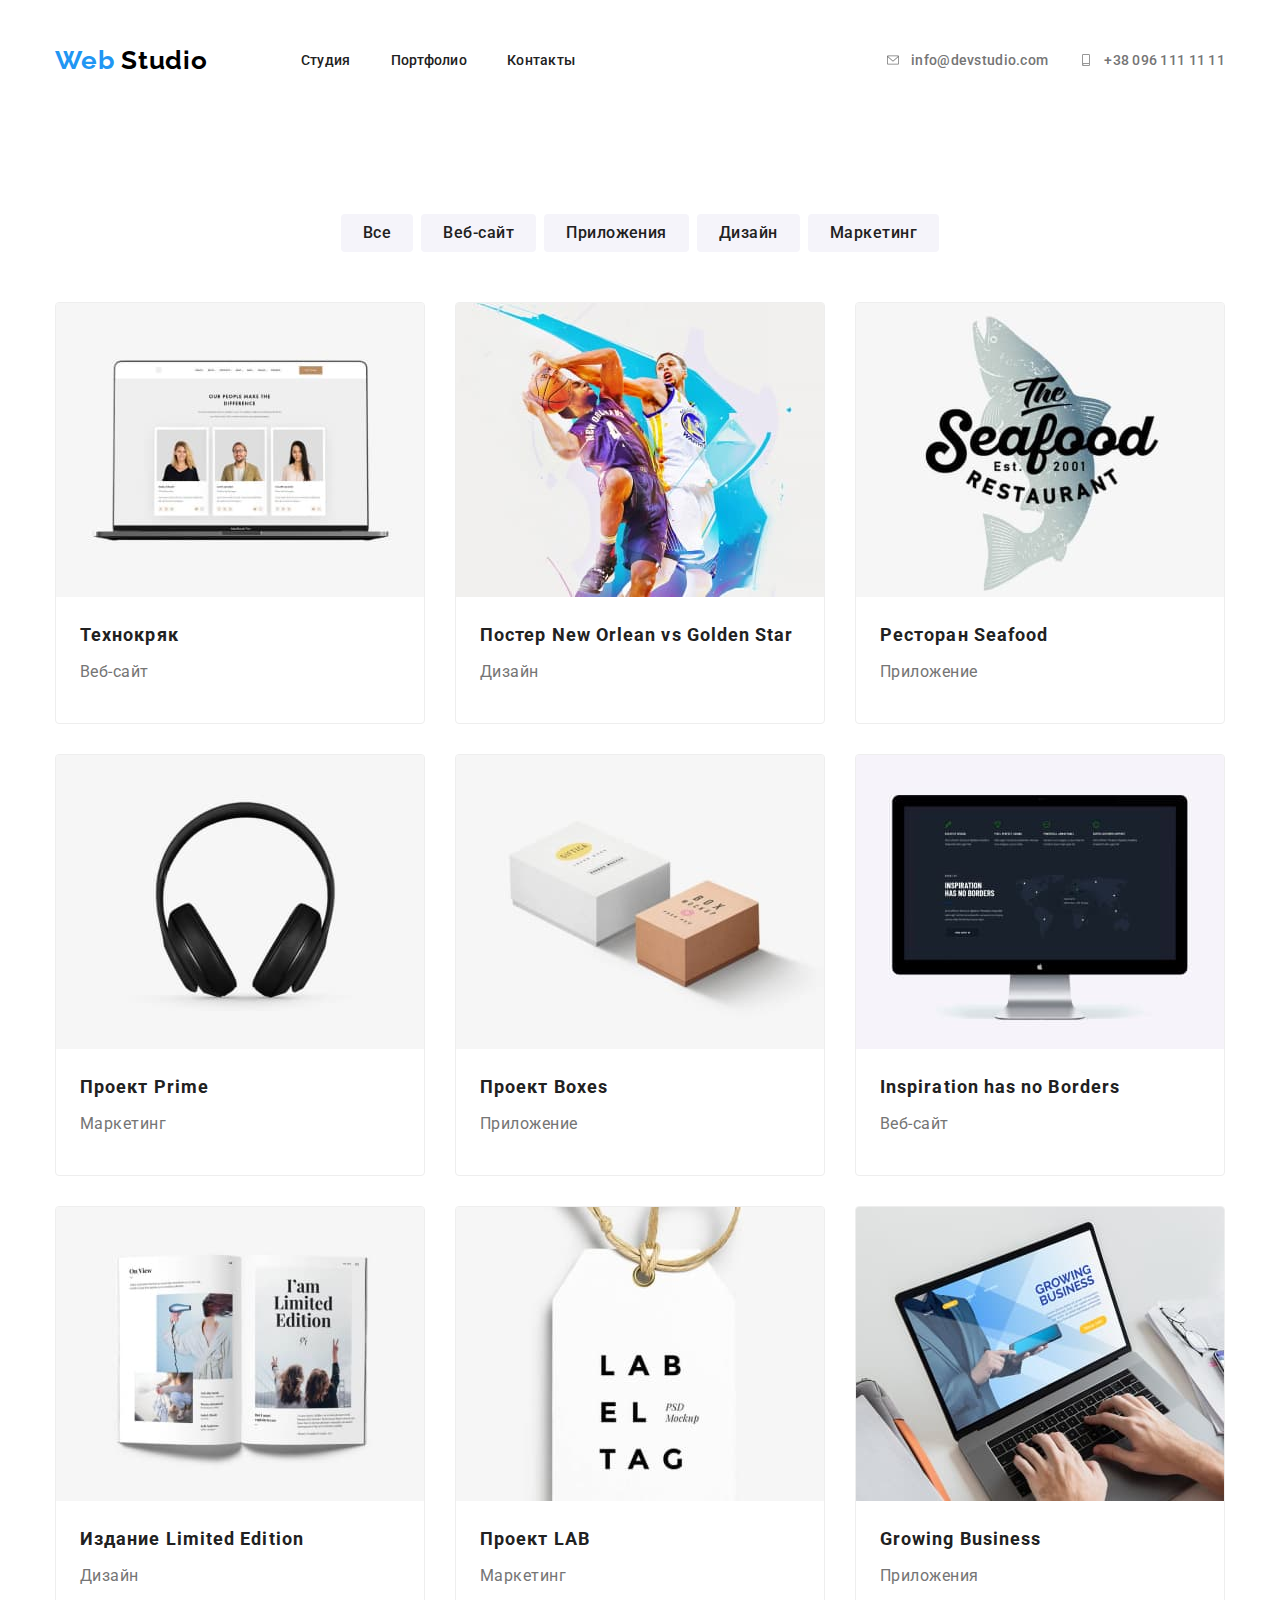
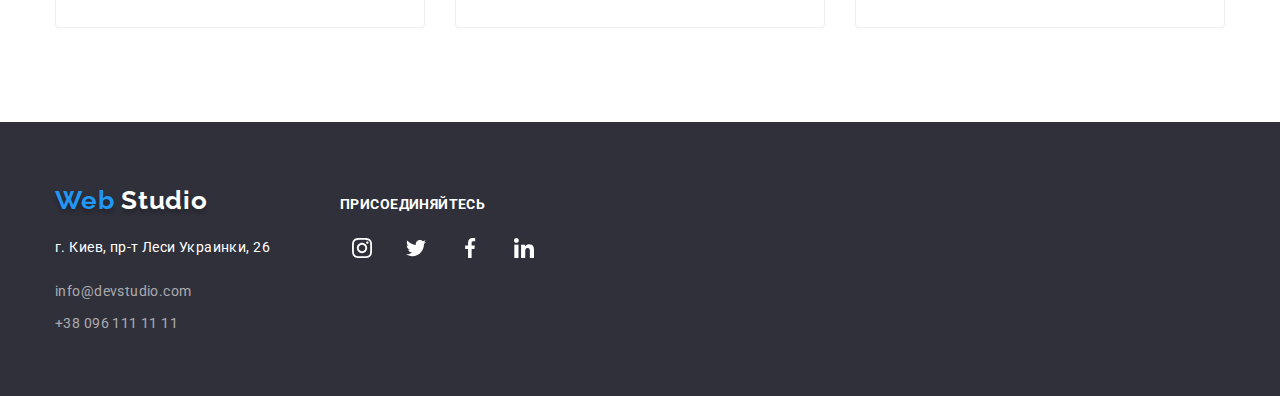
==== commit c4ea62b2: "html-разметка" ====
--- a/portfolio.html
+++ b/portfolio.html
@@ -5,65 +5,65 @@
 		<meta name="viewport" content="width=device-width, initial-scale=1.0" />
 		<meta http-equiv="X-UA-Compatible" content="ie=edge" />
 		<title>Web Studio</title>
-		<link rel="stylesheet" href="./css/style.css" />
+		<!-- <link rel="stylesheet" href="./css/normalize.css" /> -->
 		<link rel="stylesheet" href="./css/normalize.css" />
+
 		<link
 			href="https://fonts.googleapis.com/css2?family=Raleway:wght@700&family=Roboto:wght@400;500;700;900&display=swap"
 			rel="stylesheet"
 		/>
+
+		<link rel="stylesheet" href="./css/style.css" />
 	</head>
-	  <!---================== Header ==================--->
-  <header class="header-section">
-     <div class="container">
-    <nav class="maine-nav">
-      <a href="index.html" class="logo">
-        <span class="logo-accent">Web</span>
-        Studio
-      </a>
-      <!---==================Info ==================--->
-      <ul class="site-nav list">
-        <li>
-          <a href="index.html" class="link">Студия</a>
-        </li>
-        <li>
-          <a href="portfolio.html" class="link">Портфолио</a>
-        </li>
-        <li>
-          <a href="/" aria-label="Контакты" class="link">Контакты</a>
-        </li>
-      </ul>
-    
-    <!---================== Contact ==================--->
-    <address class="address">
-      <ul class="address list">
-        <li class="address-item">
-          <img src="./img/nav-adress/envelope.svg" alt="mailto">
-          <a
-            href="mailto:info@devstudio.com"
-            target="_blank"
-            rel="noopener noreferrer"
-            class="link"
-          >
-            info@devstudio.com
-          </a>
-        </li>
-        <li class="address-item">
-          <img src="./img/nav-adress/phone.svg" alt="phone">
-          <a
-            href="tel:+380961111111"
-            target="_blank"
-            rel="noopener noreferrer"
-            class="link"
-          >
-            +38 096 111 11 11
-          </a>
-        </li>
-      </ul>
-    </address>
-    </nav>
-  </div>
-  </header>
 	<body>
+		<!---================== Header ==================--->
+		<header class="header-section">
+			<div class="container">
+				<nav class="maine-nav">
+					<a href="index.html" class="logo">
+						<span class="logo-accent">Web</span>
+						Studio
+					</a>
+					<!---==================Info ==================--->
+					<ul class="site-nav list">
+						<li>
+							<a href="index.html" class="link current">Студия</a>
+						</li>
+						<li>
+							<a href="portfolio.html" class="link current">Портфолио</a>
+						</li>
+						<li>
+							<a href="/" aria-label="Контакты" class="link current">Контакты</a>
+						</li>
+					</ul>
+
+					<!---================== Contact ==================--->
+					<address class="address">
+						<ul class="address list">
+							<li class="address-item">
+								<!-- <img src="./img/nav-adress/envelope-hover.svg" alt="mailto" /> -->
+								<a href="mailto:info@devstudio.com" target="_blank" rel="noopener noreferrer" class="link">
+									<svg class="address-item-icon envelope-hover" width="16" height="12">
+										<use href="./img/iconmoon/sprite.svg#icon-envelope-hover"></use>
+									</svg>
+									info@devstudio.com
+								</a>
+							</li>
+							<li class="address-item">
+								<!-- <img src="./img/nav-adress/smartphone.svg" alt="phone" /> -->
+								<a href="tel:+380961111111" target="_blank" rel="noopener noreferrer" class="link">
+									<svg class="address-item-icon" width="16" height="12">
+										<use href="./img/iconmoon/sprite.svg#icon-smartphone"></use>
+									</svg>
+									+38 096 111 11 11
+								</a>
+							</li>
+						</ul>
+					</address>
+				</nav>
+			</div>
+		</header>
+
 		<!----saite nav----->
 		<main>
 			<section class="portfolio section">
@@ -81,24 +81,24 @@
 					<ul class="portfolio-projects list">
 						<li class="portfolio-card">
 							<a href="#" target="_blank" rel="noopener noreferrer" class="link">
-								<img src="./img/portfolio/notebook.jpg" alt="notebook" width="370"height="294" class="link" />
-								<!-- <div class="overlay-project-information"> -->
-								<!-- Lorem ipsum dolor sit, amet consectetur adipisicing elit.  -->
-								<!-- velit pariatur eligendi quis. -->
-								<!-- </div> -->
-								<div class="portfolio-project-information">
-								<h2>Технокряк</h2>
-								<p>Веб-сайт</p>
+								<img src="./img/portfolio/notebook.jpg" alt="notebook" width="370" height="294" class="link" />
+								<!-- <div class="overlay-project-information"> -->
+								<!-- Lorem ipsum dolor sit, amet consectetur adipisicing elit.  -->
+								<!-- velit pariatur eligendi quis. -->
+								<!-- </div> -->
+								<div class="portfolio-project-information">
+									<h2>Технокряк</h2>
+									<p>Веб-сайт</p>
 								</div>
 							</a>
 						</li>
 						<li class="portfolio-card">
 							<a href="#" target="_blank" rel="noopener noreferrer" class="link">
 								<img src="./img/portfolio/poster.jpg" alt="poster" width="370" class="link" />
-									<!-- <div class="overlay-project-information"> -->
-									<!-- Lorem ipsum dolor sit, amet consectetur adipisicing elit.  -->
-									<!-- velit pariatur eligendi quis. -->
-									<!-- </div> -->
+								<!-- <div class="overlay-project-information"> -->
+								<!-- Lorem ipsum dolor sit, amet consectetur adipisicing elit.  -->
+								<!-- velit pariatur eligendi quis. -->
+								<!-- </div> -->
 								<div class="portfolio-project-information">
 									<h2>
 										Постер
@@ -111,10 +111,10 @@
 						<li class="portfolio-card">
 							<a href="#" target="_blank" rel="noopener noreferrer" class="link">
 								<img src="./img/portfolio/seafood.jpg" alt="seafood" width="370" class="link" />
-									<!-- <div class="overlay-project-information"> -->
-									<!-- Lorem ipsum dolor sit, amet consectetur adipisicing elit.  -->
-									<!-- velit pariatur eligendi quis. -->
-									<!-- </div> -->
+								<!-- <div class="overlay-project-information"> -->
+								<!-- Lorem ipsum dolor sit, amet consectetur adipisicing elit.  -->
+								<!-- velit pariatur eligendi quis. -->
+								<!-- </div> -->
 								<div class="portfolio-project-information">
 									<h2>
 										Ресторан
@@ -127,10 +127,10 @@
 						<li class="portfolio-card">
 							<a href="#" target="_blank" rel="noopener noreferrer" class="link">
 								<img src="./img/portfolio/prime.jpg" alt="prime" width="370" class="link" />
-									<!-- <div class="overlay-project-information"> -->
-									<!-- Lorem ipsum dolor sit, amet consectetur adipisicing elit.  -->
-									<!-- velit pariatur eligendi quis. -->
-									<!-- </div> -->
+								<!-- <div class="overlay-project-information"> -->
+								<!-- Lorem ipsum dolor sit, amet consectetur adipisicing elit.  -->
+								<!-- velit pariatur eligendi quis. -->
+								<!-- </div> -->
 								<div class="portfolio-project-information">
 									<h2>
 										Проект
@@ -143,10 +143,10 @@
 						<li class="portfolio-card">
 							<a href="#" target="_blank" rel="noopener noreferrer" class="link">
 								<img src="./img/portfolio/boxes.jpg" alt="boxes" width="370" class="link" />
-									<!-- <div class="overlay-project-information"> -->
-									<!-- Lorem ipsum dolor sit, amet consectetur adipisicing elit.  -->
-									<!-- velit pariatur eligendi quis. -->
-									<!-- </div> -->
+								<!-- <div class="overlay-project-information"> -->
+								<!-- Lorem ipsum dolor sit, amet consectetur adipisicing elit.  -->
+								<!-- velit pariatur eligendi quis. -->
+								<!-- </div> -->
 								<div class="portfolio-project-information">
 									<h2>
 										Проект
@@ -159,10 +159,10 @@
 						<li class="portfolio-card">
 							<a href="#" target="_blank" rel="noopener noreferrer" class="link">
 								<img src="./img/portfolio/solutions.jpg" alt="solutions" width="370" class="link" />
-									<!-- <div class="overlay-project-information"> -->
-									<!-- Lorem ipsum dolor sit, amet consectetur adipisicing elit.  -->
-									<!-- velit pariatur eligendi quis. -->
-									<!-- </div> -->
+								<!-- <div class="overlay-project-information"> -->
+								<!-- Lorem ipsum dolor sit, amet consectetur adipisicing elit.  -->
+								<!-- velit pariatur eligendi quis. -->
+								<!-- </div> -->
 								<div class="portfolio-project-information">
 									<h2><span lang="en">Inspiration has no Borders</span></h2>
 									<p>Веб-сайт</p>
@@ -191,7 +191,7 @@
 							<a href="#" target="_blank" rel="noopener noreferrer" class="link">
 								<img src="./img/portfolio/lab.jpg" alt="project-lab" width="370" class="link" />
 								<!-- <div class="overlay-project-information"> -->
-									<!-- Lorem ipsum dolor sit, amet consectetur adipisicing elit. Quibusdam mollitia quas perspiciatis ex maxime unde aspernatur velit pariatur eligendi quis. -->
+								<!-- Lorem ipsum dolor sit, amet consectetur adipisicing elit. Quibusdam mollitia quas perspiciatis ex maxime unde aspernatur velit pariatur eligendi quis. -->
 								<!-- </div> -->
 								<div class="portfolio-project-information">
 									<h2>
@@ -206,9 +206,9 @@
 							<a href="#" target="_blank" rel="noopener noreferrer" class="link">
 								<img src="./img/portfolio/growing.jpg" alt="g0rowing-business" width="370" class="link" />
 								<!-- <div class="overlay-project-information"> -->
-									<!-- Lorem ipsum dolor sit, amet consectetur adipisicing elit.  -->
-									<!-- Quibusdam mollitia quas perspiciatis ex maxime unde aspernatur  -->
-									<!-- velit pariatur eligendi quis. -->
+								<!-- Lorem ipsum dolor sit, amet consectetur adipisicing elit.  -->
+								<!-- Quibusdam mollitia quas perspiciatis ex maxime unde aspernatur  -->
+								<!-- velit pariatur eligendi quis. -->
 								<!-- </div> -->
 								<div class="portfolio-project-information">
 									<h2>
@@ -221,41 +221,63 @@
 					</ul>
 				</div>
 			</section>
-			    <!--============= Footer ==============-->
-				    <footer class="footer-section">
-      <div class="container footer-flexbox">
-        <div class="-informafootertion footer-flexbox">
-          <div class="footer-contacts-block">
-        <a href="index.html" class="footer-logo">
-          <span class="footer-logo-accent">Web</span>
-          Studio
-        </a>
-
-      <!---============ Address =============--->
-        <address class="footer-adress location-adress">
-          <p class="location">г. Киев, пр-т Леси Украинки, 26</p>
-        </address>
-
-        <address class="footer-adress">
-          <ul class="footer-contacts list">
-            <li class="footer-contacts adress">
-              <a
-                href="mailto:info@devstudio.com"
-                target="_blank"
-                rel="noopener noreferrer" class="link"
-              >
-                info@devstudio.com
-              </a>
-            </li>
-
-            <li class="footer-adress-contacts">
-              <a href="tel:+380961111111" class="link"> +38 096 111 11 11 </a>
-            </li>
-          </ul>
-        </address>
-        </div>
-       </div>
-      </div>
-    </footer>
-  </body>
+		</main>
+		<!--============= Footer ==============-->
+		<footer class="footer-section">
+			<div class="container footer-flexbox">
+				<div class="footer-information footer-flexbox">
+					<div class="footer-contacts-block">
+						<a href="index.html" class="footer-logo">
+							<span class="footer-logo-accent">Web</span>
+							Studio
+						</a>
+
+						<!---============ Address =============--->
+						<address class="footer-adress location-adress">
+							<p>г. Киев, пр-т Леси Украинки, 26</p>
+						</address>
+
+						<address class="footer-adress">
+							<ul class="footer-contacts list">
+								<li class="footer-contacts adress">
+									<a href="mailto:info@devstudio.com" target="_blank" rel="noopener noreferrer" class="link">
+										info@devstudio.com
+									</a>
+								</li>
+
+								<li class="footer-contacts adress">
+									<a href="tel:+380961111111" class="link">+38 096 111 11 11</a>
+								</li>
+							</ul>
+						</address>
+					</div>
+					<div class="footer-contacts-block">
+						<p class="call-to-action">присоединяйтесь</p>
+						<ul class="footer-contacts-social-link list">
+							<li class="footer-social-links-item">
+								<a href="" class="link">
+									<img src="./img/footer-social-link/instagram.svg" alt="" />
+								</a>
+							</li>
+							<li class="footer-social-links-item">
+								<a href="" class="link">
+									<img src="./img/footer-social-link/twitter.svg" alt="" />
+								</a>
+							</li>
+							<li class="footer-social-links-item">
+								<a href="" class="link">
+									<img src="./img/footer-social-link/facebook.svg" alt="" />
+								</a>
+							</li>
+							<li class="footer-social-links-item">
+								<a href="" class="link">
+									<img src="./img/footer-social-link/linkedin.svg" alt="" />
+								</a>
+							</li>
+						</ul>
+					</div>
+				</div>
+			</div>
+		</footer>
+	</body>
 </html>
--- a/css/style.css
+++ b/css/style.css
@@ -10,6 +10,7 @@
 :root {
 	--card-shadow: 0px 2px 1px -1px rgba(0, 0, 0, 0.2),
     0px 1px 1px 0px rgba(0, 0, 0, 0.14), 0px 1px 3px 0px rgba(0, 0, 0, 0.12);
+	--bg-color-overlay: #C4C4C4;
 	--primary-title-color: #212121;
 	--primary-text-color: rgba(117, 117, 117, 1);
 	--primary-white-color: #ffffff;
@@ -19,7 +20,11 @@
 	--accent-color: #2196f3;
 	--primary-icons-color: #afb1b8;
 	--card-set-gap: 20px;
+	--start-color: blue;
+ 	--end-color: red;
+	--bg-overlay: rgba(44, 51, 129, 0.4);
 	/* RB4vGKR9mpfhzQS */
+	
 }
 
 /* =====================Global css properties===================== */
@@ -133,7 +138,15 @@
 	margin-left: 93px;
 }
 
-.site-nav li {
+.site-nav li::after,
+.site-nav li::before {
+	display: flex;
+	content: "";
+	background-image: url(../img/footer-social-link/instagram.svg);
+	width: 20px;
+	height: 20px;
+	background-color: var(--primary-white-color);
+	/* border-radius: 2px; */
 	/* outline: 1px solid green; */
 }
 
@@ -160,16 +173,27 @@
 	color: var(--primary-text-color);
 }
 
-.address {
-	display: flex;
-	margin-left: auto;
-}
-
-.address .link {
+.address-item-icon {
+	margin-right: 10px;
+}
+
+.address a {
+	display: inline-flex;
+	align-items: center;
+	/* outline: 1px solid rgb(74, 165, 0); */
 	padding-top: 32px;
 	padding-bottom: 32px;
-	/* outline: 1px solid green; */
-}
+}
+
+.address {
+	display: flex;
+	margin-left: auto;
+}
+
+
+	
+	
+
 
 .address .list li:not(:last-child) {
 	margin-right: 30px;
@@ -188,6 +212,22 @@
 }
 .hero-section img {
 	display: block;
+}
+
+.overlay {
+	max-width: 1600px;
+	height: 600px;
+	margin-left: auto;
+	margin-right: auto;
+	background-color: var(--bg-color-overlay);
+	background-image: linear-gradient(
+	to right,
+	var(--bg-overlay),
+	var(--bg-overlay)),
+	url("../img/img-overlay/head-img.jpg");
+	background-repeat: no-repeat;
+	background-position: center;
+	background-size: cover;
 }
 
 .hero-flexbox {
@@ -213,7 +253,7 @@
 	letter-spacing: 0.06em;
 	text-transform: uppercase;
 
-	text-shadow: 0px 4px 4px rgba(0, 0, 0, 0.25);
+	/* text-shadow: 0px 4px 4px rgba(0, 0, 0, 0.25); */
 
 	color: var(--primary-white-color);
 }
@@ -263,7 +303,76 @@
 	overflow: hidden;
 }
 
-/* ====================Our attachment==================== */
+
+
+/* ==================================Features==================== */
+/* ==================================Advantages-features==================== */
+
+.section-advantages {
+	padding-top: 94px;
+}
+
+.advantages-features {
+	display: flex;
+	flex-wrap: wrap;
+}
+
+.advantages-info {
+	margin-right: 30px;
+	
+}
+
+.advantages-info {
+	width: calc((100% - 30px * 3) / 4);
+}
+.advantages-icon-place {
+	widows: 270px;
+	height: 120px;
+	border-radius: 4px;
+	display: flex;
+	align-content: center;
+	justify-content: center;
+	background-color: var(--secondary-bg-color);
+}
+
+.advantages-icon {
+	min-width: 70px;
+	min-height: 70px;
+}
+
+.advantages-info h3 {
+
+	margin-top: 30px;
+	margin-bottom: 10px;
+
+	font-family: Roboto;
+	font-style: normal;
+	font-weight: 700;
+	font-size: 14px;
+	line-height: 1.142;
+	letter-spacing: 0.03em;
+	text-transform: uppercase;
+
+	color: var(--primary-title-color);
+}
+.advantages-info p {
+	margin-top: 0;
+	margin-bottom: 0;
+
+	font-weight: 400;
+	font-size: 14px;
+	line-height: 1.714;
+
+	/* or 171% */
+	letter-spacing: 0.03em;
+
+	color: var(--primary-text-color);
+}
+.advantages-info:nth-child(4n) {
+	margin-right: 0;
+}
+
+/* ===============Duties link==============  */
 .duties .title-attachment {
 
 	margin-top: 0;
@@ -278,61 +387,6 @@
 
 }
 
-
-
-/* ==================================Features==================== */
-/* ==================================Advantages-features==================== */
-
-.section-advantages {
-	padding-top: 94px;
-}
-
-.advantages-features {
-	display: flex;
-	flex-wrap: wrap;
-}
-
-.advantages-features img {
-	display: block;
-}
-
-.advantages-info {
-	width: 270px;
-	margin-right: 30px;
-}
-.advantages-info h3 {
-
-	margin-top: 30px;
-	margin-bottom: 10px;
-
-	font-family: Roboto;
-	font-style: normal;
-	font-weight: 700;
-	font-size: 14px;
-	line-height: 1.142;
-	letter-spacing: 0.03em;
-	text-transform: uppercase;
-
-	color: var(--primary-title-color);
-}
-.advantages-info p {
-	margin-top: 0;
-	margin-bottom: 0;
-
-	font-weight: 400;
-	font-size: 14px;
-	line-height: 1.714;
-
-	/* or 171% */
-	letter-spacing: 0.03em;
-
-	color: var(--primary-text-color);
-}
-.advantages-info:nth-child(4n) {
-	margin-right: 0;
-}
-
-/* ===============Duties link==============  */
 .title-attachment {
 	margin-top: 0;
 	margin-bottom: 50px;
@@ -359,7 +413,7 @@
 .duties-solutions:nth-child(3n) {
 	margin-right: 0;
 }
-.duties-solutions::nth-last-child(-n + 3) {
+.duties-solutions:nth-last-child(-n + 3) {
 	margin-bottom: 0;	
 }
 
@@ -368,9 +422,6 @@
 	background: var(--secondary-bg-color);
 }
 
-.our-team-social-link img {
-	display: block;
-}
 
 .team-member-information {
 	padding-top: 30px;
@@ -388,6 +439,7 @@
 .our-team-card {
 	width: calc((100% - 30px * 3) / 4);
 }
+
 
 .our-team-title {
 	margin-top: 0;
@@ -456,11 +508,23 @@
 	display: flex;
 	width: 44px;
 	height: 44px;
-	border-radius: 50px;
+	border-radius: 50%;
 	justify-content: center;
 	align-items: center;
 	flex-wrap: wrap;
 }
+
+.our-team-social-link-list {
+	/* width:  calc((100% - 10px * 4) / 5); */
+}
+
+
+.our-team-social-link-icon {
+	width: 20px;
+	height: 20px;
+}
+
+
 
 .our-team-social-link-list {
 	margin-right: 10px;
@@ -557,22 +621,27 @@
 	color: var(--accent-color);
 }
 
-.footer-logo-accent:hover,
-.footer-logo-accent:focus {
+.footer-logo:hover,
+.footer-logo:focus {
 	text-shadow: 0px 4px 4px var(--accent-color);
 }
 
-.footer-logo:hover, 
-.footer-logo:focus {
-	text-shadow: 0px 4px 4px rgba(252, 252, 252, 0.822);
-}
-
 
 /* ======================Footer background====================== */
 
 
-.footer-contacts-social-link li:not(:last-child) {
-	margin-right: 34px;
+.contener {
+	display: flex;
+	flex-wrap: wrap;
+	width: 940px;
+	margin-right: auto;
+	margin-left: auto;
+	border-radius: 4px;
+	background-color: #fff;
+}
+
+.footer-social-links-item:not(:last-child) {
+	margin-right: 10px;
 }
 
 .footer-contacts-social-link img {
@@ -583,9 +652,12 @@
 }
 
 .footer-contacts-social-link a {
+	justify-content: center;
+	align-items: center;
+	display: flex;
 	width: 44px;
 	height: 44px;
-	border-radius: 50px;
+	border-radius: 50%;
 }
 /* ======================Footer location====================== */
 .footer-adress p {
@@ -685,7 +757,8 @@
 
 /* ====================Portfolio-card==================== */ 
 .portfolio-card {
-	box-shadow: var(--card-shadow);
+	/* box-shadow: var(--card-shadow); */
+	border: 1px solid #EEEEEE;
 	border-radius: 4px;
   	overflow: hidden;
 	/* outline: 1px solid red; */
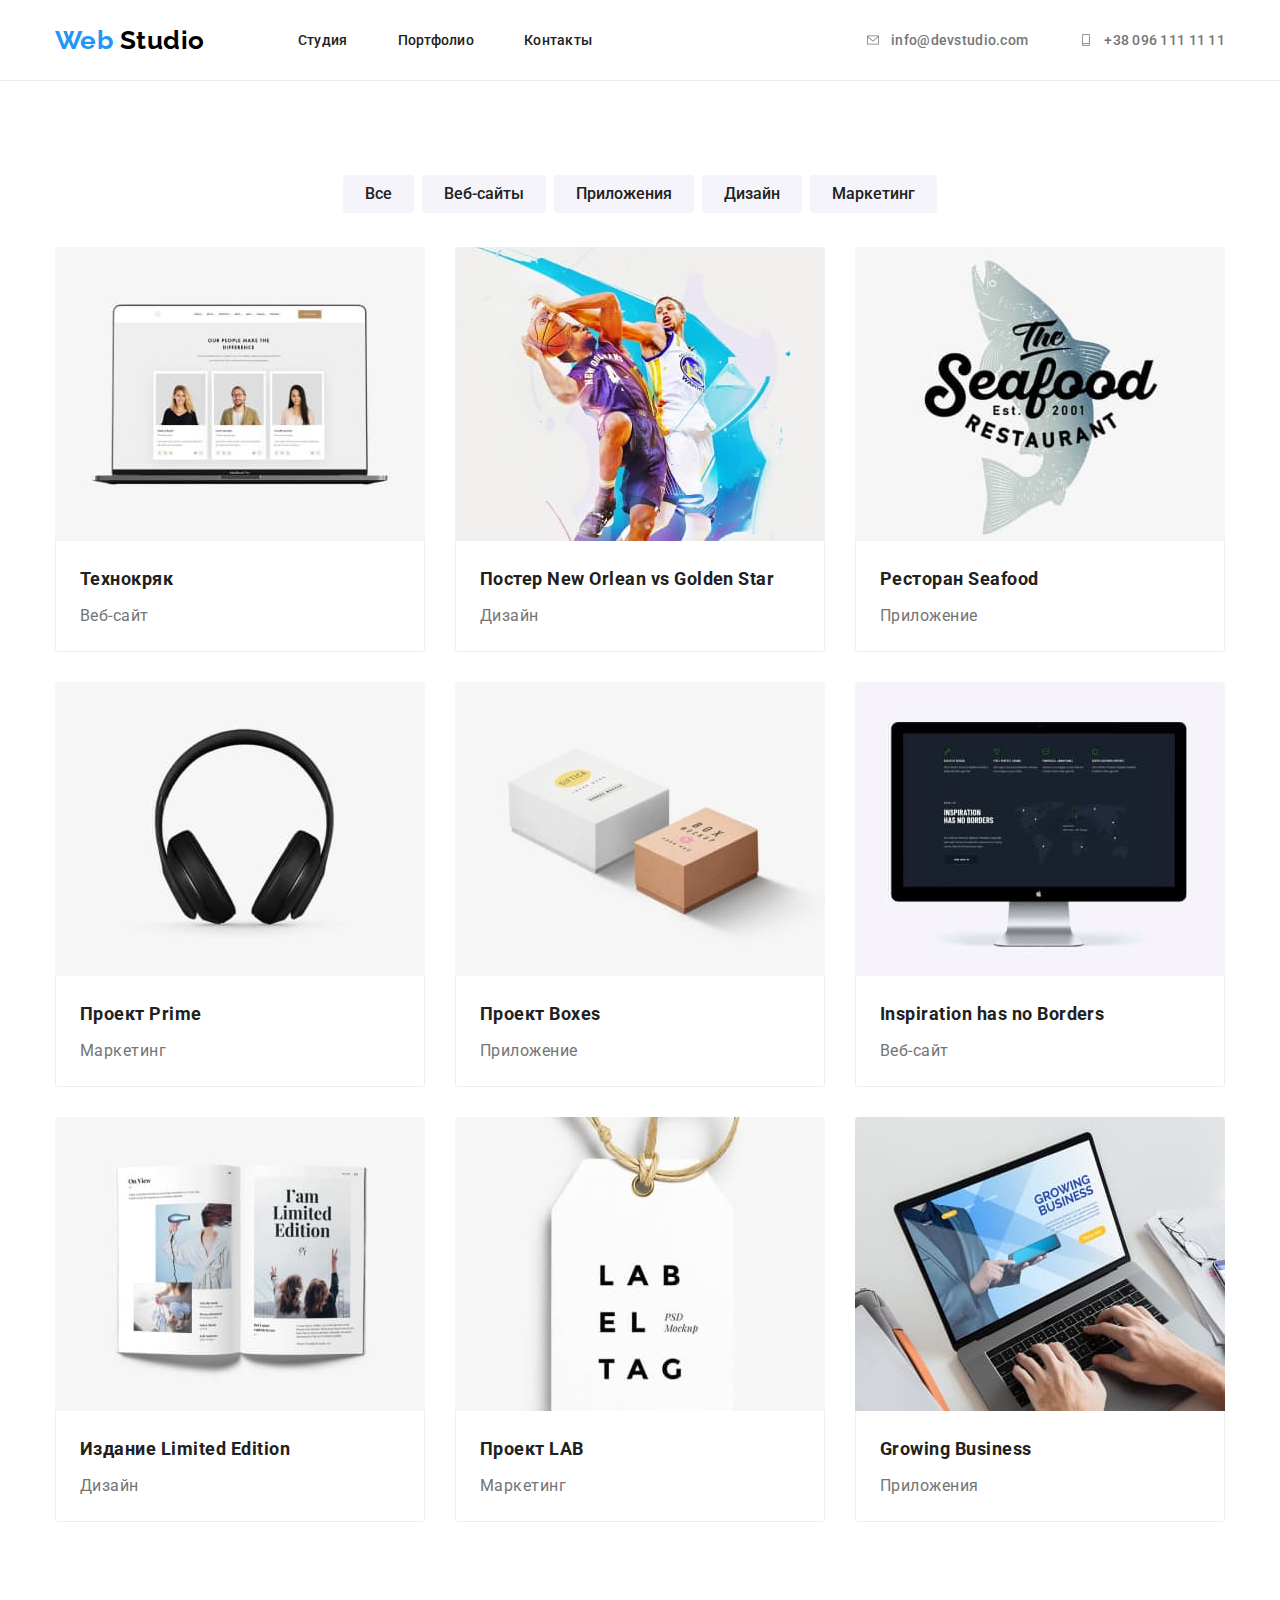
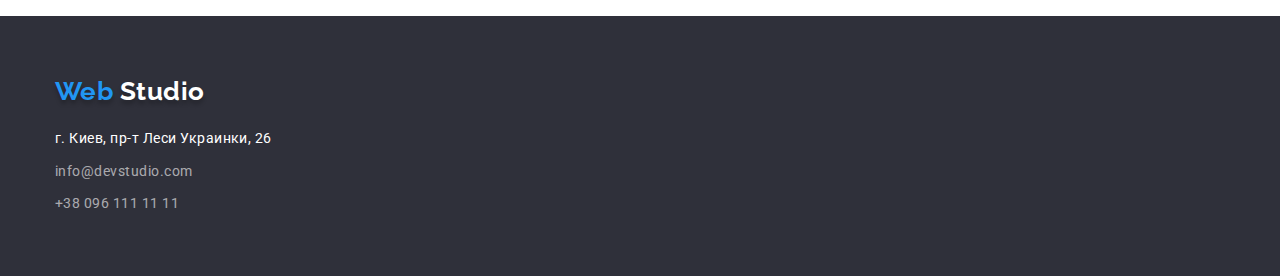
==== commit bdc4db1e: "Update-html-flex" ====
--- a/portfolio.html
+++ b/portfolio.html
@@ -5,14 +5,14 @@
 		<meta name="viewport" content="width=device-width, initial-scale=1.0" />
 		<meta http-equiv="X-UA-Compatible" content="ie=edge" />
 		<title>Web Studio</title>
-		<!-- <link rel="stylesheet" href="./css/normalize.css" /> -->
-		<link rel="stylesheet" href="./css/normalize.css" />
-
 		<link
 			href="https://fonts.googleapis.com/css2?family=Raleway:wght@700&family=Roboto:wght@400;500;700;900&display=swap"
 			rel="stylesheet"
 		/>
-
+		<link rel="preconnect" href="https://fonts.gstatic.com" />
+		<link rel="stylesheet" href="https://cdnjs.cloudflare.com/ajax/libs/animate.css/4.1.1/animate.min.css" />
+		<!-- <link rel="stylesheet" href="./css/animate.css" /> -->
+		<link rel="stylesheet" href="./css/normalize.css" />
 		<link rel="stylesheet" href="./css/style.css" />
 	</head>
 	<body>
@@ -27,51 +27,44 @@
 					<!---==================Info ==================--->
 					<ul class="site-nav list">
 						<li>
-							<a href="index.html" class="link current">Студия</a>
+							<a href="index.html" class="link">Студия</a>
 						</li>
 						<li>
-							<a href="portfolio.html" class="link current">Портфолио</a>
+							<a href="portfolio.html" class="link">Портфолио</a>
 						</li>
 						<li>
-							<a href="/" aria-label="Контакты" class="link current">Контакты</a>
+							<a href="/" aria-label="Контакты" class="link">Контакты</a>
 						</li>
 					</ul>
-
-					<!---================== Contact ==================--->
-					<address class="address">
-						<ul class="address list">
-							<li class="address-item">
-								<!-- <img src="./img/nav-adress/envelope-hover.svg" alt="mailto" /> -->
-								<a href="mailto:info@devstudio.com" target="_blank" rel="noopener noreferrer" class="link">
-									<svg class="address-item-icon envelope-hover" width="16" height="12">
-										<use href="./img/iconmoon/sprite.svg#icon-envelope-hover"></use>
-									</svg>
-									info@devstudio.com
-								</a>
-							</li>
-							<li class="address-item">
-								<!-- <img src="./img/nav-adress/smartphone.svg" alt="phone" /> -->
-								<a href="tel:+380961111111" target="_blank" rel="noopener noreferrer" class="link">
-									<svg class="address-item-icon" width="16" height="12">
-										<use href="./img/iconmoon/sprite.svg#icon-smartphone"></use>
-									</svg>
-									+38 096 111 11 11
-								</a>
-							</li>
-						</ul>
-					</address>
 				</nav>
+				<!---================== Contact ==================--->
+				<!-- <img src="./img/nav-adress/envelope-hover.svg" alt="mailto" /> -->
+				<div class="address">
+					<a href="mailto:info@devstudio.com" target="_blank" rel="noopener noreferrer" class="address-list link">
+						<svg class="address-item-icon" width="16" height="12">
+							<use href="./img/iconmoon/sprite.svg#icon-envelope-hover"></use>
+						</svg>
+						info@devstudio.com
+					</a>
+					<!-- <img src="./img/nav-adress/smartphone.svg" alt="phone" /> -->
+					<a href="tel:+380961111111" target="_blank" rel="noopener noreferrer" class="address-list link">
+						<svg class="address-item-icon" width="16" height="12">
+							<use href="./img/iconmoon/sprite.svg#icon-smartphone"></use>
+						</svg>
+						+38 096 111 11 11
+					</a>
+				</div>
 			</div>
 		</header>
 
-		<!----saite nav----->
+		<!--===================Saite nav===================-->
 		<main>
 			<section class="portfolio section">
 				<div class="container">
 					<h1 class="visually-hidden">Портфолио</h1>
 					<ul class="portfolio-filter list">
 						<li><button type="button" class="portfolio-button">Все</button></li>
-						<li><button type="button" class="portfolio-button">Веб-сайт</button></li>
+						<li><button type="button" class="portfolio-button">Веб-сайты</button></li>
 						<li><button type="button" class="portfolio-button">Приложения</button></li>
 						<li><button type="button" class="portfolio-button">Дизайн</button></li>
 						<li><button type="button" class="portfolio-button">Маркетинг</button></li>
@@ -80,12 +73,10 @@
 					<!----project hero---->
 					<ul class="portfolio-projects list">
 						<li class="portfolio-card">
-							<a href="#" target="_blank" rel="noopener noreferrer" class="link">
-								<img src="./img/portfolio/notebook.jpg" alt="notebook" width="370" height="294" class="link" />
-								<!-- <div class="overlay-project-information"> -->
-								<!-- Lorem ipsum dolor sit, amet consectetur adipisicing elit.  -->
-								<!-- velit pariatur eligendi quis. -->
-								<!-- </div> -->
+							<a class="portfolio-card-link link" href="#" target="_blank" rel="noopener noreferrer">
+								<div class="overlay-box">
+									<img src="./img/portfolio/notebook.jpg" alt="notebook" width="370" height="294" class="link" />
+								</div>
 								<div class="portfolio-project-information">
 									<h2>Технокряк</h2>
 									<p>Веб-сайт</p>
@@ -93,12 +84,10 @@
 							</a>
 						</li>
 						<li class="portfolio-card">
-							<a href="#" target="_blank" rel="noopener noreferrer" class="link">
-								<img src="./img/portfolio/poster.jpg" alt="poster" width="370" class="link" />
-								<!-- <div class="overlay-project-information"> -->
-								<!-- Lorem ipsum dolor sit, amet consectetur adipisicing elit.  -->
-								<!-- velit pariatur eligendi quis. -->
-								<!-- </div> -->
+							<a class="portfolio-card-link link" href="#" target="_blank" rel="noopener noreferrer">
+								<div class="overlay-box">
+									<img src="./img/portfolio/poster.jpg" alt="poster" width="370" class="link" />
+								</div>
 								<div class="portfolio-project-information">
 									<h2>
 										Постер
@@ -109,12 +98,10 @@
 							</a>
 						</li>
 						<li class="portfolio-card">
-							<a href="#" target="_blank" rel="noopener noreferrer" class="link">
-								<img src="./img/portfolio/seafood.jpg" alt="seafood" width="370" class="link" />
-								<!-- <div class="overlay-project-information"> -->
-								<!-- Lorem ipsum dolor sit, amet consectetur adipisicing elit.  -->
-								<!-- velit pariatur eligendi quis. -->
-								<!-- </div> -->
+							<a class="portfolio-card-link link" href="#" target="_blank" rel="noopener noreferrer">
+								<div class="overlay-box">
+									<img src="./img/portfolio/seafood.jpg" alt="seafood" width="370" class="link" />
+								</div>
 								<div class="portfolio-project-information">
 									<h2>
 										Ресторан
@@ -125,12 +112,10 @@
 							</a>
 						</li>
 						<li class="portfolio-card">
-							<a href="#" target="_blank" rel="noopener noreferrer" class="link">
-								<img src="./img/portfolio/prime.jpg" alt="prime" width="370" class="link" />
-								<!-- <div class="overlay-project-information"> -->
-								<!-- Lorem ipsum dolor sit, amet consectetur adipisicing elit.  -->
-								<!-- velit pariatur eligendi quis. -->
-								<!-- </div> -->
+							<a class="portfolio-card-link link" href="#" target="_blank" rel="noopener noreferrer">
+								<div class="overlay-box">
+									<img src="./img/portfolio/prime.jpg" alt="prime" width="370" class="link" />
+								</div>
 								<div class="portfolio-project-information">
 									<h2>
 										Проект
@@ -141,12 +126,10 @@
 							</a>
 						</li>
 						<li class="portfolio-card">
-							<a href="#" target="_blank" rel="noopener noreferrer" class="link">
-								<img src="./img/portfolio/boxes.jpg" alt="boxes" width="370" class="link" />
-								<!-- <div class="overlay-project-information"> -->
-								<!-- Lorem ipsum dolor sit, amet consectetur adipisicing elit.  -->
-								<!-- velit pariatur eligendi quis. -->
-								<!-- </div> -->
+							<a class="portfolio-card-link link" href="#" target="_blank" rel="noopener noreferrer">
+								<div class="overlay-box">
+									<img src="./img/portfolio/boxes.jpg" alt="boxes" width="370" class="link" />
+								</div>
 								<div class="portfolio-project-information">
 									<h2>
 										Проект
@@ -157,12 +140,10 @@
 							</a>
 						</li>
 						<li class="portfolio-card">
-							<a href="#" target="_blank" rel="noopener noreferrer" class="link">
-								<img src="./img/portfolio/solutions.jpg" alt="solutions" width="370" class="link" />
-								<!-- <div class="overlay-project-information"> -->
-								<!-- Lorem ipsum dolor sit, amet consectetur adipisicing elit.  -->
-								<!-- velit pariatur eligendi quis. -->
-								<!-- </div> -->
+							<a class="portfolio-card-link link" href="#" target="_blank" rel="noopener noreferrer">
+								<div class="overlay-box">
+									<img src="./img/portfolio/solutions.jpg" alt="solutions" width="370" class="link" />
+								</div>
 								<div class="portfolio-project-information">
 									<h2><span lang="en">Inspiration has no Borders</span></h2>
 									<p>Веб-сайт</p>
@@ -170,14 +151,10 @@
 							</a>
 						</li>
 						<li class="portfolio-card">
-							<a href="#" target="_blank" rel="noopener noreferrer" class="link">
-								<img src="./img/portfolio/limited.jpg" alt="limited-edition" width="370" class="link" />
-								<!-- <div class="overlay-project-information"> -->
-								<!-- Lorem ipsum dolor sit, amet consectetur adipisicing elit.  -->
-								<!-- Quibusdam mollitia quas perspiciatis ex maxime unde 
-								aspernatur  -->
-								<!-- velit pariatur eligendi quis. -->
-								<!-- </div> -->
+							<a class="portfolio-card-link link" href="#" target="_blank" rel="noopener noreferrer">
+								<div class="overlay-box">
+									<img src="./img/portfolio/limited.jpg" alt="limited-edition" width="370" class="link" />
+								</div>
 								<div class="portfolio-project-information">
 									<h2>
 										Издание
@@ -188,11 +165,10 @@
 							</a>
 						</li>
 						<li class="portfolio-card">
-							<a href="#" target="_blank" rel="noopener noreferrer" class="link">
-								<img src="./img/portfolio/lab.jpg" alt="project-lab" width="370" class="link" />
-								<!-- <div class="overlay-project-information"> -->
-								<!-- Lorem ipsum dolor sit, amet consectetur adipisicing elit. Quibusdam mollitia quas perspiciatis ex maxime unde aspernatur velit pariatur eligendi quis. -->
-								<!-- </div> -->
+							<a class="portfolio-card-link link" href="#" target="_blank" rel="noopener noreferrer">
+								<div class="overlay-box">
+									<img src="./img/portfolio/lab.jpg" alt="project-lab" width="370" class="link" />
+								</div>
 								<div class="portfolio-project-information">
 									<h2>
 										Проект
@@ -203,13 +179,10 @@
 							</a>
 						</li>
 						<li class="portfolio-card">
-							<a href="#" target="_blank" rel="noopener noreferrer" class="link">
-								<img src="./img/portfolio/growing.jpg" alt="g0rowing-business" width="370" class="link" />
-								<!-- <div class="overlay-project-information"> -->
-								<!-- Lorem ipsum dolor sit, amet consectetur adipisicing elit.  -->
-								<!-- Quibusdam mollitia quas perspiciatis ex maxime unde aspernatur  -->
-								<!-- velit pariatur eligendi quis. -->
-								<!-- </div> -->
+							<a class="portfolio-card-link link" href="#" target="_blank" rel="noopener noreferrer">
+								<div class="overlay-box">
+									<img src="./img/portfolio/growing.jpg" alt="g0rowing-business" width="370" class="link" />
+								</div>
 								<div class="portfolio-project-information">
 									<h2>
 										<span lang="en">Growing Business</span>
@@ -251,33 +224,7 @@
 							</ul>
 						</address>
 					</div>
-					<div class="footer-contacts-block">
-						<p class="call-to-action">присоединяйтесь</p>
-						<ul class="footer-contacts-social-link list">
-							<li class="footer-social-links-item">
-								<a href="" class="link">
-									<img src="./img/footer-social-link/instagram.svg" alt="" />
-								</a>
-							</li>
-							<li class="footer-social-links-item">
-								<a href="" class="link">
-									<img src="./img/footer-social-link/twitter.svg" alt="" />
-								</a>
-							</li>
-							<li class="footer-social-links-item">
-								<a href="" class="link">
-									<img src="./img/footer-social-link/facebook.svg" alt="" />
-								</a>
-							</li>
-							<li class="footer-social-links-item">
-								<a href="" class="link">
-									<img src="./img/footer-social-link/linkedin.svg" alt="" />
-								</a>
-							</li>
-						</ul>
-					</div>
 				</div>
-			</div>
-		</footer>
+			</footer>
 	</body>
 </html>
--- a/css/style.css
+++ b/css/style.css
@@ -10,6 +10,7 @@
 :root {
 	--card-shadow: 0px 2px 1px -1px rgba(0, 0, 0, 0.2),
     0px 1px 1px 0px rgba(0, 0, 0, 0.14), 0px 1px 3px 0px rgba(0, 0, 0, 0.12);
+	
 	--bg-color-overlay: #C4C4C4;
 	--primary-title-color: #212121;
 	--primary-text-color: rgba(117, 117, 117, 1);
@@ -22,9 +23,13 @@
 	--card-set-gap: 20px;
 	--start-color: blue;
  	--end-color: red;
-	--bg-overlay: rgba(44, 51, 129, 0.4);
-	/* RB4vGKR9mpfhzQS */
-	
+	--bg-overlay: rgba(47, 48, 58, 0.4);
+	--portfolio-card-shadow: 0px 1px 1px rgba(0, 0, 0, 0.12), 0px 4px 4px rgba(0, 0, 0, 0.06), 1px 4px 6px rgba(0, 0, 0, 0.16);
+
+	/* 
+	   RB4vGKR9mpfhzQS
+	   32S8547r 
+	*/
 }
 
 /* =====================Global css properties===================== */
@@ -41,7 +46,7 @@
 /* =====================body===================== */
 body {
 	font-family: "Roboto", sans-serif;
-	letter-spacing: 0.06em;
+	letter-spacing: 0.03em;
 	scroll-behavior: smooth;
 	color: var(--primary-title-color);
 	background-color: var(--primary-white-color);
@@ -63,10 +68,7 @@
 	padding-bottom: 94px;
 }
 
-/* img { */
-	/* display: block; */
-/* } */
-/*  */
+
 /* =====================Container===================== */
 .container {
 	width: 1200px;
@@ -84,15 +86,15 @@
 	font-weight: 700;
 	font-size: 26px;
 	line-height: 1.192;
-
+	margin-right: 93px;
 	/* outline: 1px solid green; */
 
 	/* identical to box height */
-	letter-spacing: 0.03em;
 	text-decoration: none;
 	color: var(--primary-black-color);
 	/* shadow btn */
-	
+	animation-duration: 1000ms;
+	animation-iteration-count: 1;
 }
 
 .logo:hover {
@@ -105,19 +107,27 @@
 
 /* =====================Navigation site===================== */
 
+.header-section .container {
+	display: flex;
+	align-items: center;
+}
+
 .header-section {
-
+	border-bottom: 1px solid #ececec;
+		/* position: fixed;
+		width: 100%;
+		background-color: rgba(226, 226, 226, 0.5);
+		z-index: 1; */
 }
 /* =====================Nav-Header===================== */
 .maine-nav {
 	display: flex;
 	align-items: center;
-	/* justify-content: space-between; */
+	margin-right: auto;
 }
 
 .maine-nav a {
-	padding-top: 32px;
-	padding-bottom: 32px;
+	margin-bottom: 0;
 }
 
 .site-nav .link {
@@ -131,27 +141,20 @@
 	letter-spacing: 0.02em;
 
 	color: var(--primary-title-color);
+	
 }
 
 .site-nav {
-	display: flex;
-	margin-left: 93px;
-}
-
-.site-nav li::after,
-.site-nav li::before {
-	display: flex;
-	content: "";
-	background-image: url(../img/footer-social-link/instagram.svg);
-	width: 20px;
-	height: 20px;
-	background-color: var(--primary-white-color);
-	/* border-radius: 2px; */
-	/* outline: 1px solid green; */
+	display: inline-flex;
+	
+}
+
+.site-nav .current {
+	color: var(--accent-color);
 }
 
 .site-nav li:not(:last-child) {
-	margin-right: 40px;
+	margin-right: 50px;
 }
 
 .site-nav .link:hover,
@@ -162,45 +165,42 @@
 
 
 /* =====================Adress site=====================  */
-.address a {
+.address {
+	display: flex;
+}
+
+.address a{
+	display: flex;
+	align-items: center;
+	justify-content: flex-end;
+	padding-top: 32px;
+	padding-bottom: 32px;
+
 	font-family: Roboto;
 	font-style: normal;
 	font-weight: 500;
 	font-size: 14px;
 	line-height: 1.142;
 	letter-spacing: 0.02em;
-
+	/* outline: 1px solid rgb(74, 165, 0); */
+	
+	transition: color 250ms cubic-bezier(0.4, 0, 0.2, 1);
 	color: var(--primary-text-color);
 }
 
 .address-item-icon {
+	fill: currentColor;
 	margin-right: 10px;
-}
-
-.address a {
-	display: inline-flex;
-	align-items: center;
-	/* outline: 1px solid rgb(74, 165, 0); */
-	padding-top: 32px;
-	padding-bottom: 32px;
-}
-
-.address {
-	display: flex;
-	margin-left: auto;
-}
-
-
-	
-	
-
-
-.address .list li:not(:last-child) {
-	margin-right: 30px;
-}
-
-.address-item .link:hover,
-.address-item .link:focus {
+	
+}
+
+
+.address-list:not(:last-child) {
+	margin-right: 50px;
+}
+
+.address .link:hover,
+.address .link:focus {
 	color: var(--accent-color);
 	cursor: pointer;	
 }
@@ -228,6 +228,7 @@
 	background-repeat: no-repeat;
 	background-position: center;
 	background-size: cover;
+	filter: drop-shadow(0px 4px 4px rgba(0, 0, 0, 0.25));
 }
 
 .hero-flexbox {
@@ -270,7 +271,7 @@
 	letter-spacing: 0.06em;
 
 	border: transparent;
-
+	transition: transform 250ms cubic-bezier(0.4, 0, 0.2, 1);
 	cursor: pointer;
 
 	color: var(--primary-white-color);
@@ -289,6 +290,7 @@
 	min-width: 200px;
 	min-height: 50px;
 }
+
 
 /* ====================visually-hidden==================== */
 .visually-hidden {
@@ -304,7 +306,6 @@
 }
 
 
-
 /* ==================================Features==================== */
 /* ==================================Advantages-features==================== */
 
@@ -325,19 +326,23 @@
 .advantages-info {
 	width: calc((100% - 30px * 3) / 4);
 }
+
+.advantages-icon {
+	width: 70px;
+	height: 70px;
+}
+
 .advantages-icon-place {
-	widows: 270px;
+	display: flex;
+	align-items: center;
+	justify-content: center;
+	border-radius: 4px;
+
+	width: 270px;
 	height: 120px;
-	border-radius: 4px;
-	display: flex;
-	align-content: center;
-	justify-content: center;
+	
 	background-color: var(--secondary-bg-color);
-}
-
-.advantages-icon {
-	min-width: 70px;
-	min-height: 70px;
+	filter: drop-shadow(0px 2px 2px rgba(0, 0, 0, 0.20));
 }
 
 .advantages-info h3 {
@@ -350,7 +355,6 @@
 	font-weight: 700;
 	font-size: 14px;
 	line-height: 1.142;
-	letter-spacing: 0.03em;
 	text-transform: uppercase;
 
 	color: var(--primary-title-color);
@@ -364,7 +368,6 @@
 	line-height: 1.714;
 
 	/* or 171% */
-	letter-spacing: 0.03em;
 
 	color: var(--primary-text-color);
 }
@@ -381,7 +384,6 @@
 	font-size: 36px;
 	line-height: 1.167;
 	text-align: center;
-	letter-spacing: 0.03em;
 
 	color: var(--primary-title-color);
 
@@ -395,7 +397,7 @@
 	font-size: 36px;
 	line-height: 1.167;
 	text-align: center;
-	letter-spacing: 0.03em;
+	
 
 	color: var(--primary-title-color);
 
@@ -404,6 +406,12 @@
 .duties-work {
 	display: flex;
 	flex-wrap: wrap;
+}
+
+.duties-solutions img {
+	display: block;
+	max-width: 100%;
+	height: auto;
 }
 
 .duties-solutions {
@@ -415,6 +423,34 @@
 }
 .duties-solutions:nth-last-child(-n + 3) {
 	margin-bottom: 0;	
+}
+
+.duties-solutions {
+	position: relative;
+}
+
+.duties-solutions h3 {
+	font-style: normal;
+	font-weight: 700;
+	font-size: 14px;
+	line-height: 1.143;
+	text-align: center;
+	text-transform: uppercase;
+	
+	color: rgb(232, 230, 227);
+	background-color: rgba(40, 43, 44, 0.8);
+}
+
+.duties-solutions h3 {
+	position: absolute;
+	bottom: 0;
+	left: 0;
+	right: 0;
+	margin: 0;
+	padding-top: 27px;
+	padding-bottom: 27px;
+	width: 100%;
+	height: 70px;
 }
 
 /* ===================Our team==================== */
@@ -432,27 +468,17 @@
 	display: flex;
 	flex-wrap: wrap;
 }
-
+/* ===================Our team card==================== */
 .our-team-card:not(:nth-child(4n)) {
 	margin-right: 30px;
 }
 .our-team-card {
 	width: calc((100% - 30px * 3) / 4);
-}
-
-
-.our-team-title {
-	margin-top: 0;
-	margin-bottom: 50px;
-	font-family: Roboto;
-	font-style: normal;
-	font-weight: bold;
-	font-size: 36px;
-	line-height: 1.167;
-	text-align: center;
-	letter-spacing: 0.03em;
-	color: var(--primary-title-color);
-}
+	border-radius: 0px 0px 4px 4px;;
+	background: var(--primary-white-color);
+	box-shadow: 0px 1px 3px rgba(0, 0, 0, 0.12), 0px 1px 1px rgba(0, 0, 0, 0.14), 0px 2px 1px rgba(0, 0, 0, 0.2);
+}
+
 .our-team-card h3 {
 	font-family: Roboto;													
 	font-style: 400;
@@ -462,9 +488,7 @@
 
 	/* identical to box height */
 	text-align: center;
-	letter-spacing: 0.03em;
-
-	
+
 	color: var(--primary-title-color);
 }
 
@@ -484,7 +508,6 @@
 
 	/* identical to box height */
 	text-align: center;
-	letter-spacing: 0.03em;
 
 	color: var(--primary-text-color);
 }
@@ -494,46 +517,64 @@
 	margin-bottom: 16px;
 }
 
-.our-team-card {
-	box-shadow: 0px 1px 3px rgba(0, 0, 0, 0.12), 0px 1px 1px rgba(0, 0, 0, 0.14), 0px 2px 1px rgba(0, 0, 0, 0.2);
-	border-radius: 0px 0px 4px 4px;
-}
-
+/* ==============Our-team-title============== */
+.our-team-title {
+	margin-top: 0;
+	margin-bottom: 50px;
+	font-family: Roboto;
+	font-style: normal;
+	font-weight: 700;
+	font-size: 36px;
+	line-height: 1.167;
+	text-align: center;
+	color: var(--primary-title-color);
+}
+
+/* ===============Our-team-social-link=============== */
 .our-team-social-link {
 	display: flex;
 	justify-content: center;
-}
-
-.our-team-social-link a {
-	display: flex;
-	width: 44px;
-	height: 44px;
 	border-radius: 50%;
+}
+
+.our-team-social-link-icon {
+	fill: currentColor;
+}
+
+.our-team-social-link-list {
+	margin-right: 10px;
+	
+}
+
+.our-team-social-link-list:nth-child(4n) {
+	margin-right: 0;
+}
+
+/* ============Social-link-list============ */
+.social-link-list-svg {
+	display: flex;
 	justify-content: center;
 	align-items: center;
 	flex-wrap: wrap;
-}
-
-.our-team-social-link-list {
-	/* width:  calc((100% - 10px * 4) / 5); */
-}
-
-
-.our-team-social-link-icon {
-	width: 20px;
-	height: 20px;
-}
-
-
-
-.our-team-social-link-list {
-	margin-right: 10px;
-}
-
-
-.our-team-social-link-list:nth-child(4n) {
-	margin-right: 0;
-}
+
+	color: var(--primary-icons-color);
+	background-color: var(--primary-white-color);
+	width: 44px;
+	height: 44px;
+	border-radius: 50px;
+	transition: color 250ms cubic-bezier(0.4, 0, 0.2, 1), background-color 250ms cubic-bezier(0.4, 0, 0.2, 1);
+}
+
+.social-link-list-svg:hover,
+.social-link-list-svg:focus {
+	background-color: var(--accent-color);
+	color: var(--primary-white-color);
+	width: 44px;
+	height: 44px;
+	border-radius: 50px;
+	transition: 0.2s;
+}
+
 
 /* =====================Regular-customers===================== */
 
@@ -544,6 +585,13 @@
 
 .regular-customers-blank img {
 	display: block;
+}
+
+.regular-customers-blank a:hover,
+.regular-customers-blank a:focus {
+	color: var(--accent-color);
+	border-color: var(--accent-color);
+	
 }
 
 .regular-customers-blank a {
@@ -552,9 +600,15 @@
 	align-items: center;
 	width: 170px;
 	height: 90px;
-
+	color: var(--primary-icons-color);
+	
+	transition: color 250ms cubic-bezier(0.4, 0, 0.2, 1);
 	border-radius: 4px;
-	border: 1px solid #AFB1B8;
+	border: 1px solid var(--primary-icons-color);
+}
+
+.regular-customers-blank-list-linked {
+	fill: currentColor;
 }
 
 .regular-customers-section-title {
@@ -566,8 +620,6 @@
 
 	text-align: center;
 
-	letter-spacing: 0.03em;
-
 	color: var(--primary-title-color);
 }
 
@@ -586,20 +638,87 @@
 
 /* =====================Footer===================== */
 .footer-section {
-	display: block;
 	padding-top: 60px;
 	padding-bottom: 60px;
 	background-color: var(--footer-bg-color);
 }
 
-.footer-information {
-	display: flex;
-	align-items: baseline;
-}
+.footer-flexbox {
+	display: flex;
+	/* justify-content: space-between; */
+	align-items: baseline
+}
+
 .footer-contacts-block {
 	/* width: calc((100% - 30px) / 2); */
+}
+
+.footer-information:not(:last-child) {
+	margin-right: 93px;
+}
+.footer-contacts-block:not(:last-child) {
 	margin-right: 70px;
 }
+.footer-information {
+	/* width: calc((100% - 30px) / 2); */
+}
+
+.footer-input-size {
+	width: 358px;
+	height: 50px;	
+	margin-right: 12px;
+
+	border: 1px solid rgba(255, 255, 255, 0.3);
+	box-sizing: border-box;
+	filter: drop-shadow(0px 4px 4px rgba(0, 0, 0, 0.15));
+	border-radius: 4px;
+
+	background-color: var(--footer-bg-color);
+}
+
+.footer-inform-form {
+	display: flex;
+	justify-content: flex-end;
+}
+
+.footer-button {
+	font-family: Roboto;
+	font-style: normal;
+	font-weight: 700;
+	font-size: 16px;
+	line-height: 1.875;
+
+/* identical to box height, or 187% */
+	display: flex;
+	align-items: center;
+	text-align: center;
+	letter-spacing: 0.06em;
+
+
+	border: transparent;
+	transition: transform 250ms cubic-bezier(0.4, 0, 0.2, 1);
+	cursor: pointer;
+
+	color: var(--primary-white-color);
+}
+
+.footer-button {
+	padding-top: 10px;
+	padding-right: 32px;
+	padding-bottom: 10px;
+	padding-left: 32px;
+
+	box-shadow: 0px 4px 4px rgba(0, 0, 0, 0.15);
+	border-radius: 4px;
+	background: var(--accent-color);
+
+	min-width: 200px;
+	min-height: 50px;
+}
+.js-speaker-form {
+	display: flex;
+}
+
 /* =====================footer logo===================== */
 .footer-logo {
 	display: block;
@@ -609,15 +728,14 @@
 	font-size: 26px;
 	line-height: 1.192;
 	text-decoration: none;
-
+	
 	margin-bottom: 20px;
-
 	/* identical to box height */
-	letter-spacing: 0.03em;
 	text-shadow: 0px 4px 4px rgba(0, 0, 0, 0.25);
 	color: var(--primary-white-color);
 }
 .footer-logo-accent {
+	
 	color: var(--accent-color);
 }
 
@@ -629,17 +747,6 @@
 
 /* ======================Footer background====================== */
 
-
-.contener {
-	display: flex;
-	flex-wrap: wrap;
-	width: 940px;
-	margin-right: auto;
-	margin-left: auto;
-	border-radius: 4px;
-	background-color: #fff;
-}
-
 .footer-social-links-item:not(:last-child) {
 	margin-right: 10px;
 }
@@ -658,19 +765,32 @@
 	width: 44px;
 	height: 44px;
 	border-radius: 50%;
-}
+
+	transition: color 250ms cubic-bezier(0.4, 0, 0.2, 1), background-color 250ms cubic-bezier(0.4, 0, 0.2, 1);
+
+	background: rgba(255, 255, 255, 0.1);
+	color: var(--primary-white-color);
+}
+
+.footer-contacts-social-link a:hover,
+.footer-contacts-social-link a:focus {
+	background: var(--accent-color);
+}
+
+.footer-social-links-item-icon {
+	fill: currentColor;
+}
+
 /* ======================Footer location====================== */
 .footer-adress p {
 	font-style: normal;
 	margin-top: 0;
-	margin-bottom: 20px;
+	margin-bottom: 9px;
 	font-weight: 400;
 	font-size: 14px;
 	line-height: 1.714;
 
 	/* or 171% */
-	letter-spacing: 0.03em;
-
 	color: var(--primary-white-color);
 }
 
@@ -680,10 +800,8 @@
 	font-weight: 400;
 	font-size: 14px;
 	line-height: 1.714;
-
+	transition: color 250ms cubic-bezier(0.4, 0, 0.2, 1), background-color 250ms cubic-bezier(0.4, 0, 0.2, 1);
 	/* or 171% */
-	letter-spacing: 0.03em;
-
 	color: rgba(255, 255, 255, 0.6);
 }
 .footer-contacts a:hover,
@@ -696,13 +814,18 @@
 }
 
 .call-to-action {
+	display: inline-block;
 	font-weight: 700;
 	font-size: 14px;
 	line-height: 16px;
-	letter-spacing: 0.03em;
+
+	margin-top: 0;
+	margin-bottom: 20px;
+
 	text-transform: uppercase;
 	color: var(--primary-white-color);
 }
+
 
 /*====================== Portfolio-card page ======================*/
 /*===================== Section-button =====================*/
@@ -710,7 +833,7 @@
 	margin-top: 94px;
 }
 
-/* Portfolio-filter list */
+/* ================Portfolio-filter list================ */
 .portfolio-filter button {
 	padding-top: 6px;
 	padding-right: 22px;
@@ -723,23 +846,19 @@
 	font-weight: 500;
 	font-size: 16px;
 	line-height: 1.62;
-	letter-spacing: 0.03em;
-
+
+	cursor: pointer;
+	
 	color: var(--primary-title-color);
-
 	background-color: var(--secondary-bg-color);
 
-	cursor: pointer;
-	
 	border-radius: 4px;	
 }
 
-/* ====================Portfolio-filter list==================== */
 .portfolio-filter {
 	display: flex;
-	margin-bottom: 50px;
 	justify-content: center;
-	/* outline: 1px solid green; */
+	margin-bottom: 34px;
 }
 
 .portfolio-filter li:not(:last-child) {
@@ -757,75 +876,81 @@
 
 /* ====================Portfolio-card==================== */ 
 .portfolio-card {
-	/* box-shadow: var(--card-shadow); */
-	border: 1px solid #EEEEEE;
+	overflow: hidden;
 	border-radius: 4px;
-  	overflow: hidden;
-	/* outline: 1px solid red; */
-	margin-bottom: 30px;
-}
-
+	
+}
 .portfolio-card {
-	/* width: 370px; */
 	width: calc((100% - 60px) / 3);
 	margin-right: 30px;
 	margin-bottom: 30px;
-}
-
-/* ====================Portfolio-projects==================== */
+	cursor: pointer;
+}
 .portfolio-card:nth-child(3n) {
 	margin-right: 0;
 }
 .portfolio-card:nth-last-child(-n + 3) {
 	margin-bottom: 0;
 }
+
+.portfolio-card:hover,
+.portfolio-card:focus-within {
+	box-shadow: 0px 1px 1px rgba(0, 0, 0, 0.12), 0px 4px 4px rgba(0, 0, 0, 0.06), 1px 4px 6px rgba(0, 0, 0, 0.16);
+}
+
+
+/* ====================Portfolio-projects==================== */
+
 .portfolio-projects {
 	display: flex;
 	flex-wrap: wrap;
-	/* justify-content: space-between; */
 }
 
 .portfolio-project-information {
 	padding-left: 24px;
 	padding-bottom: 20px;
 	padding-right: 24px;
+	padding-top: 20px;
+
+	border-right: 1px solid #eeeeee;
+	border-bottom: 1px solid #eeeeee;
+	border-left: 1px solid #eeeeee;
 }
 
 .portfolio-projects img {
 	display: block;
+	max-width: 100%;
+	height: auto;
 	/* outline: 1px solid green; */
 }
 
 /* ====================Portfolio-project-information==================== */
+
 .portfolio-project-information h2 {
+	margin-top: 0;
+	margin-bottom: 4px;
 	font-weight: 700;
 	font-size: 18px;
-	line-height: 36px;
+	line-height: 2;
 
 	/* identical to box height, or 200% */
-	letter-spacing: 0.06em;
 
 	color: var(--primary-title-color);
-	margin-top: 20px;	
+}
+
+
+.portfolio-project-information p {
 	margin-bottom: 0;
-}
-
-.portfolio-project-information {
-	/* outline: 1px solid blue; */
-}
-
-.portfolio-project-information p {
-	font-weight: normal;
+	margin-top: 0;
+	font-weight: 400;
 	font-size: 16px;
-	line-height: 30px;
+	line-height: 1.875;
 
 	/* identical to box height, or 187% */
-	letter-spacing: 0.03em;
 
 	color: var(--primary-text-color);
 
-	margin-top: 4px;
-
-}
-
-
+}
+
+/*======================Portfolio - Overlay======================*/
+
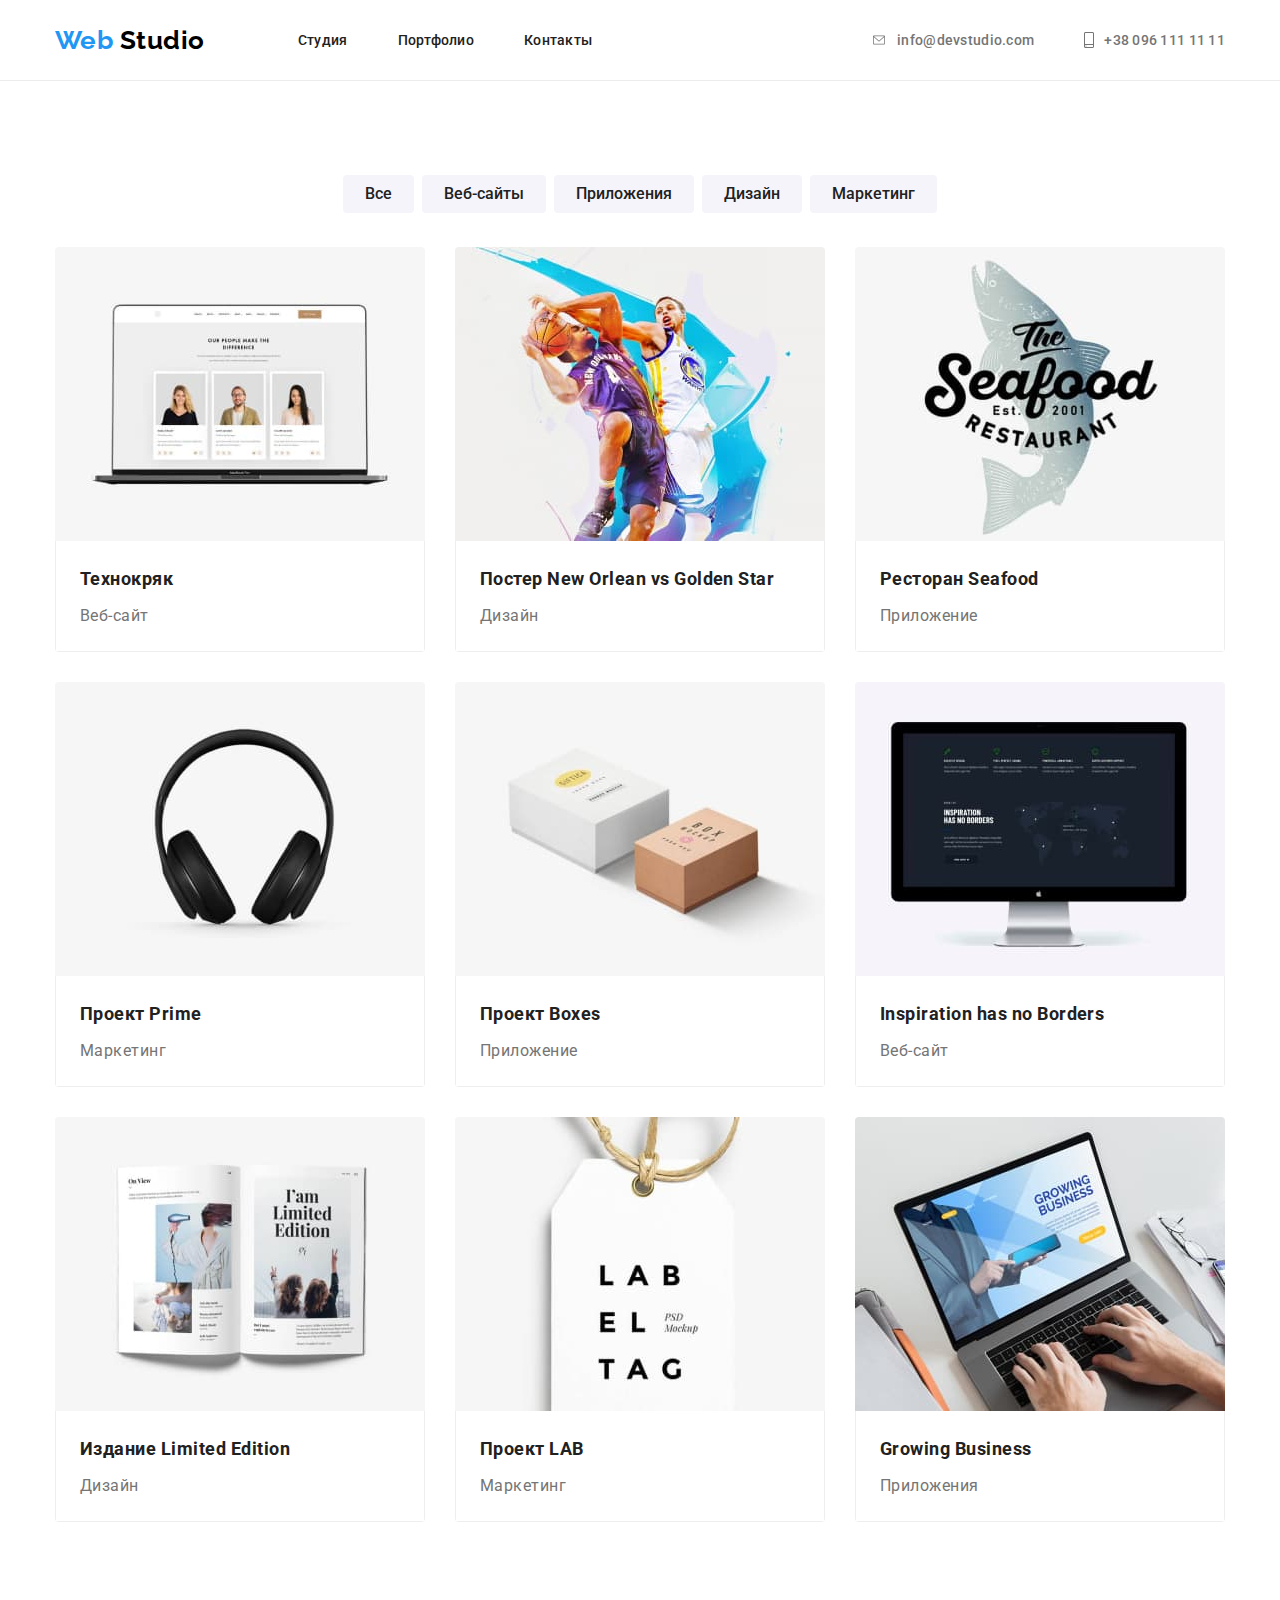
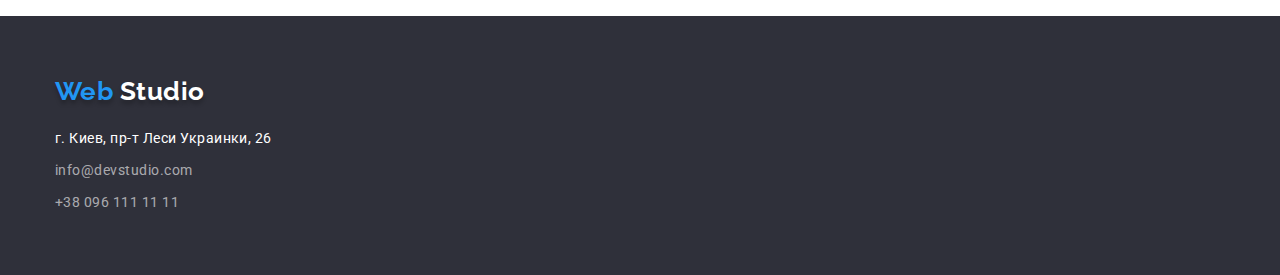
==== commit 871a44bf: "Update-html-adding-flex" ====
--- a/portfolio.html
+++ b/portfolio.html
@@ -39,21 +39,26 @@
 				</nav>
 				<!---================== Contact ==================--->
 				<!-- <img src="./img/nav-adress/envelope-hover.svg" alt="mailto" /> -->
-				<div class="address">
-					<a href="mailto:info@devstudio.com" target="_blank" rel="noopener noreferrer" class="address-list link">
-						<svg class="address-item-icon" width="16" height="12">
-							<use href="./img/iconmoon/sprite.svg#icon-envelope-hover"></use>
-						</svg>
-						info@devstudio.com
-					</a>
-					<!-- <img src="./img/nav-adress/smartphone.svg" alt="phone" /> -->
-					<a href="tel:+380961111111" target="_blank" rel="noopener noreferrer" class="address-list link">
-						<svg class="address-item-icon" width="16" height="12">
-							<use href="./img/iconmoon/sprite.svg#icon-smartphone"></use>
-						</svg>
-						+38 096 111 11 11
-					</a>
-				</div>
+			<ul class="address">
+					<li class="address list">
+						<a href="mailto:info@devstudio.com" target="_blank" rel="noopener noreferrer" class="link">
+							<svg class="address-item-icon" width="16" height="12">
+								<use href="./img/iconmoon/sprite.svg#icon-envelope-hover"></use>
+							</svg>
+							info@devstudio.com
+						</a>
+					</li>
+
+					<li class="address list">
+						<a href="tel:+380961111111" target="_blank" rel="noopener noreferrer" class="link">
+							<svg class="address-item-icon" width="10" height="16">
+								<use href="./img/iconmoon/sprite.svg#icon-smartphone"></use>
+							</svg>
+							+38 096 111 11 11
+						</a>
+					</li>
+				</ul>
+			</div>
 			</div>
 		</header>
 
@@ -195,6 +200,7 @@
 				</div>
 			</section>
 		</main>
+
 		<!--============= Footer ==============-->
 		<footer class="footer-section">
 			<div class="container footer-flexbox">
@@ -206,25 +212,24 @@
 						</a>
 
 						<!---============ Address =============--->
-						<address class="footer-adress location-adress">
+						<address class="footer-adress">
 							<p>г. Киев, пр-т Леси Украинки, 26</p>
 						</address>
 
-						<address class="footer-adress">
-							<ul class="footer-contacts list">
-								<li class="footer-contacts adress">
-									<a href="mailto:info@devstudio.com" target="_blank" rel="noopener noreferrer" class="link">
-										info@devstudio.com
-									</a>
-								</li>
-
-								<li class="footer-contacts adress">
-									<a href="tel:+380961111111" class="link">+38 096 111 11 11</a>
-								</li>
-							</ul>
-						</address>
+						<ul class="footer-contacts list">
+							<li class="footer-contacts adress">
+								<a href="mailto:info@devstudio.com" target="_blank" rel="noopener noreferrer" class="link">
+									info@devstudio.com
+								</a>
+							</li>
+
+							<li class="footer-contacts adress">
+								<a href="tel:+380961111111" class="link">+38 096 111 11 11</a>
+							</li>
+						</ul>
 					</div>
 				</div>
-			</footer>
+			</div>
+		</footer>
 	</body>
 </html>
--- a/css/style.css
+++ b/css/style.css
@@ -123,7 +123,6 @@
 .maine-nav {
 	display: flex;
 	align-items: center;
-	margin-right: auto;
 }
 
 .maine-nav a {
@@ -167,6 +166,10 @@
 /* =====================Adress site=====================  */
 .address {
 	display: flex;
+	margin-left: auto;
+	margin-top: 0;
+	margin-bottom: 0;
+	padding-left: 0;
 }
 
 .address a{
@@ -184,7 +187,6 @@
 	letter-spacing: 0.02em;
 	/* outline: 1px solid rgb(74, 165, 0); */
 	
-	transition: color 250ms cubic-bezier(0.4, 0, 0.2, 1);
 	color: var(--primary-text-color);
 }
 
@@ -195,7 +197,7 @@
 }
 
 
-.address-list:not(:last-child) {
+.address .list:not(:last-child) {
 	margin-right: 50px;
 }
 
@@ -216,7 +218,8 @@
 
 .overlay {
 	max-width: 1600px;
-	height: 600px;
+	padding-top: 200px;
+	padding-bottom: 200px;
 	margin-left: auto;
 	margin-right: auto;
 	background-color: var(--bg-color-overlay);
@@ -645,22 +648,15 @@
 
 .footer-flexbox {
 	display: flex;
-	/* justify-content: space-between; */
 	align-items: baseline
 }
 
-.footer-contacts-block {
-	/* width: calc((100% - 30px) / 2); */
-}
 
 .footer-information:not(:last-child) {
 	margin-right: 93px;
 }
 .footer-contacts-block:not(:last-child) {
 	margin-right: 70px;
-}
-.footer-information {
-	/* width: calc((100% - 30px) / 2); */
 }
 
 .footer-input-size {
@@ -676,48 +672,6 @@
 	background-color: var(--footer-bg-color);
 }
 
-.footer-inform-form {
-	display: flex;
-	justify-content: flex-end;
-}
-
-.footer-button {
-	font-family: Roboto;
-	font-style: normal;
-	font-weight: 700;
-	font-size: 16px;
-	line-height: 1.875;
-
-/* identical to box height, or 187% */
-	display: flex;
-	align-items: center;
-	text-align: center;
-	letter-spacing: 0.06em;
-
-
-	border: transparent;
-	transition: transform 250ms cubic-bezier(0.4, 0, 0.2, 1);
-	cursor: pointer;
-
-	color: var(--primary-white-color);
-}
-
-.footer-button {
-	padding-top: 10px;
-	padding-right: 32px;
-	padding-bottom: 10px;
-	padding-left: 32px;
-
-	box-shadow: 0px 4px 4px rgba(0, 0, 0, 0.15);
-	border-radius: 4px;
-	background: var(--accent-color);
-
-	min-width: 200px;
-	min-height: 50px;
-}
-.js-speaker-form {
-	display: flex;
-}
 
 /* =====================footer logo===================== */
 .footer-logo {
@@ -747,53 +701,24 @@
 
 /* ======================Footer background====================== */
 
-.footer-social-links-item:not(:last-child) {
-	margin-right: 10px;
-}
-
-.footer-contacts-social-link img {
-	display: block;
-}
-.footer-contacts-social-link {
-	display: flex;
-}
-
-.footer-contacts-social-link a {
-	justify-content: center;
-	align-items: center;
-	display: flex;
-	width: 44px;
-	height: 44px;
-	border-radius: 50%;
-
-	transition: color 250ms cubic-bezier(0.4, 0, 0.2, 1), background-color 250ms cubic-bezier(0.4, 0, 0.2, 1);
-
-	background: rgba(255, 255, 255, 0.1);
-	color: var(--primary-white-color);
-}
-
-.footer-contacts-social-link a:hover,
-.footer-contacts-social-link a:focus {
-	background: var(--accent-color);
-}
-
-.footer-social-links-item-icon {
-	fill: currentColor;
-}
+
 
 /* ======================Footer location====================== */
 .footer-adress p {
 	font-style: normal;
-	margin-top: 0;
-	margin-bottom: 9px;
 	font-weight: 400;
 	font-size: 14px;
 	line-height: 1.714;
 
+	margin-top: 0;
+	margin-bottom: 0;
 	/* or 171% */
 	color: var(--primary-white-color);
 }
 
+.footer-adress {
+	margin-bottom: 8px;
+}
 /* ======================Footer adress====================== */
 .footer-contacts .link {
 	font-style: normal;
